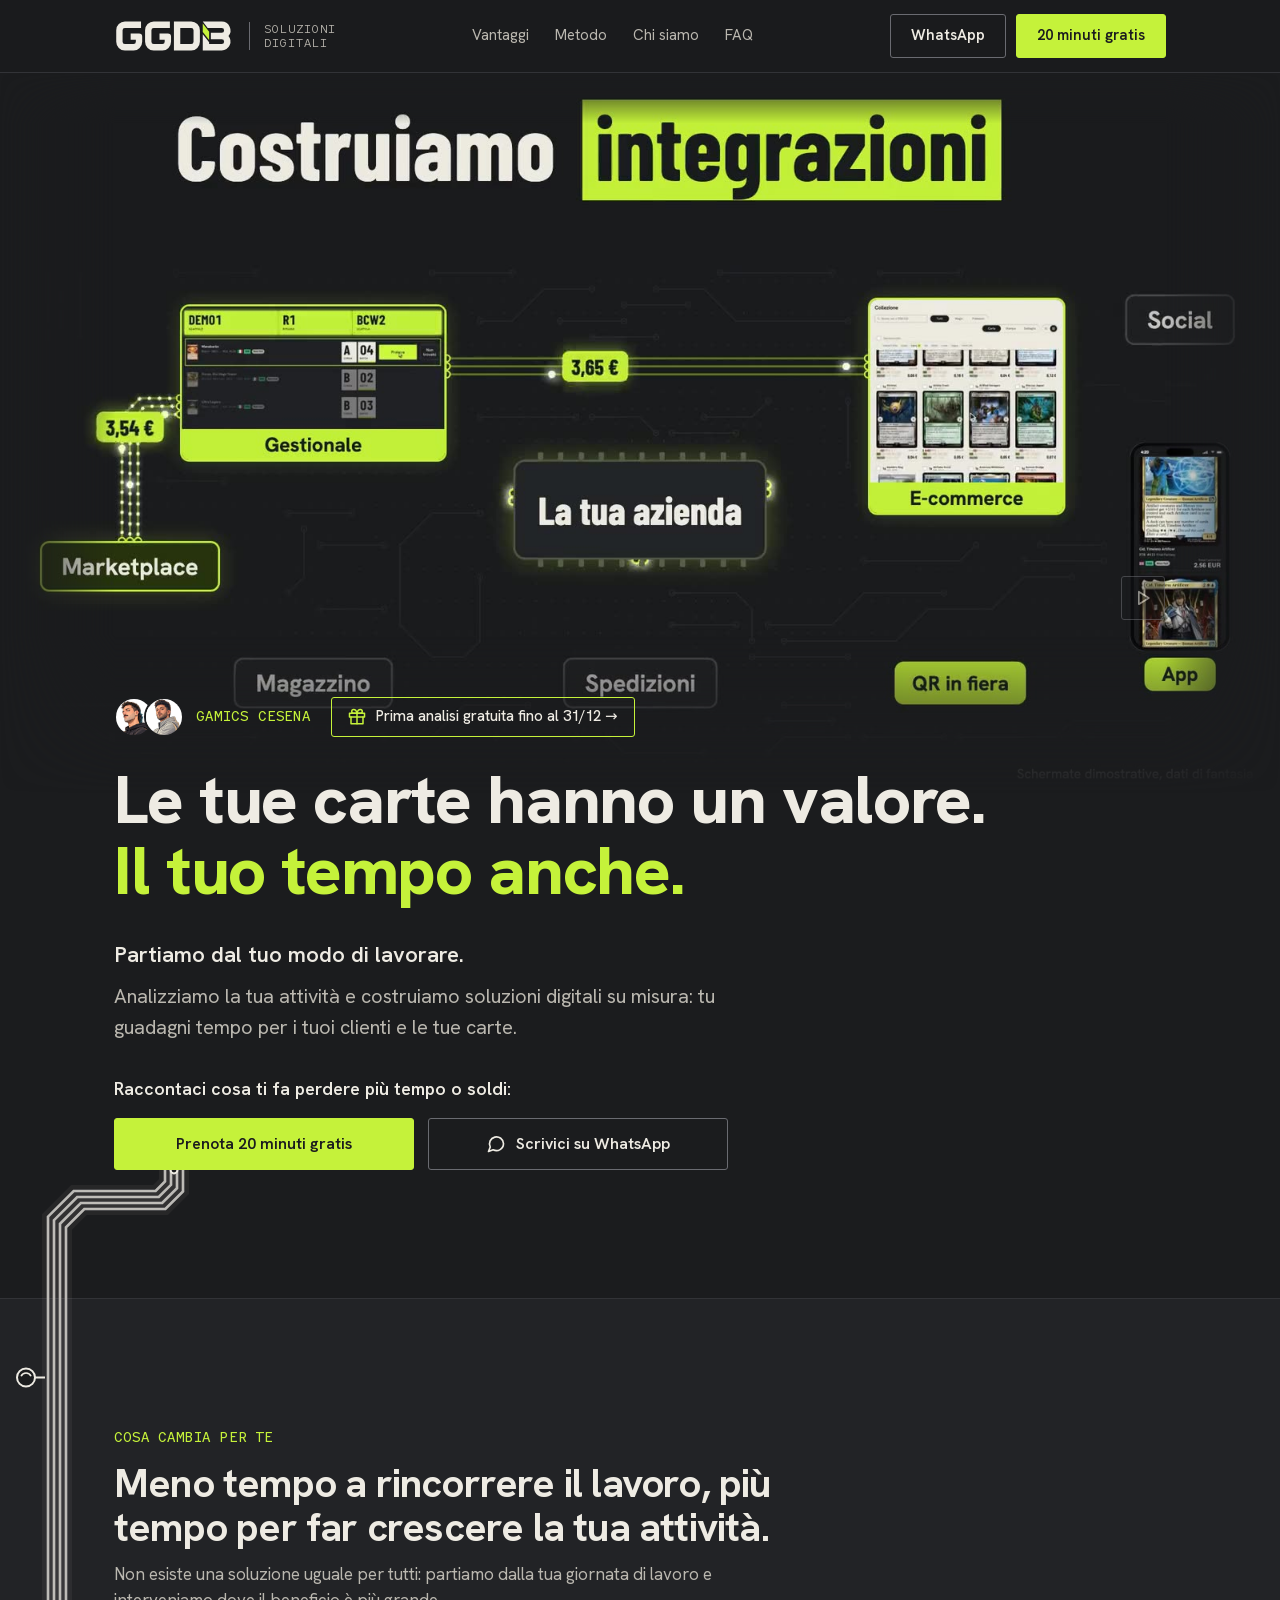
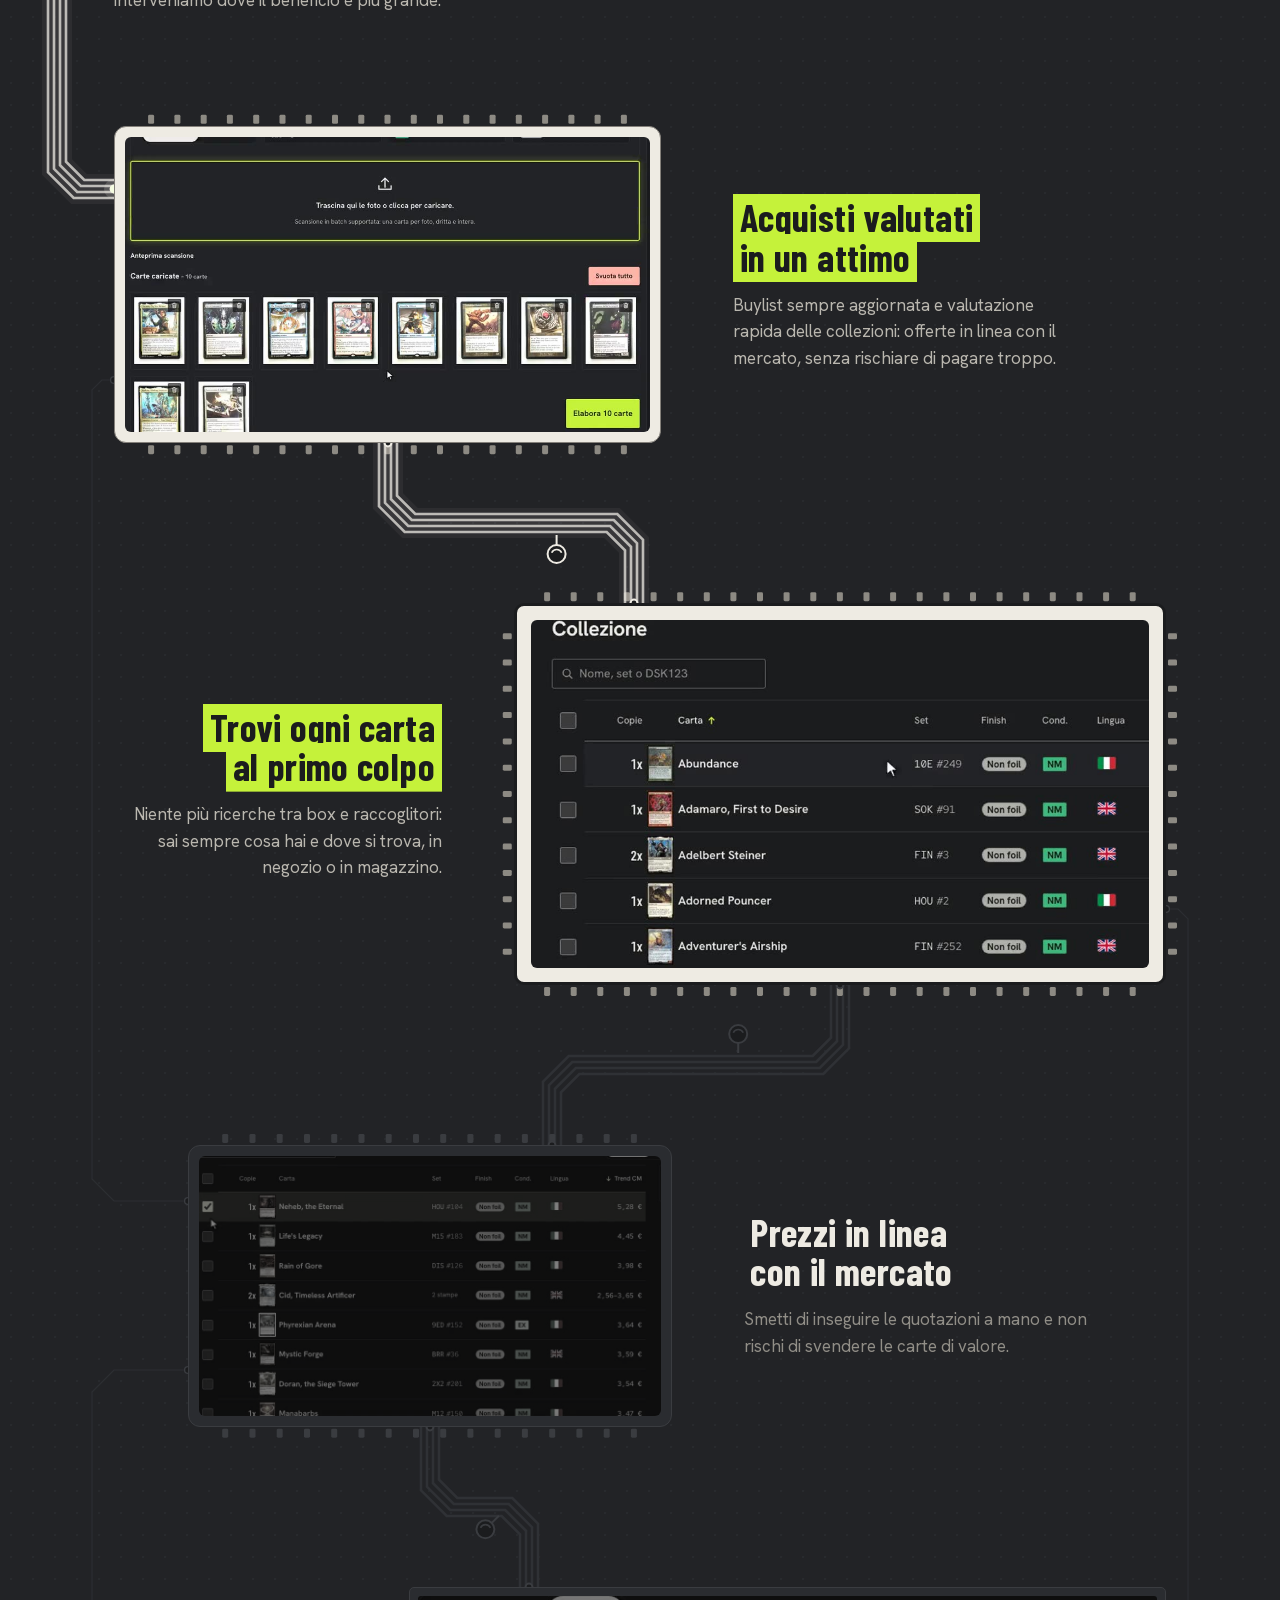
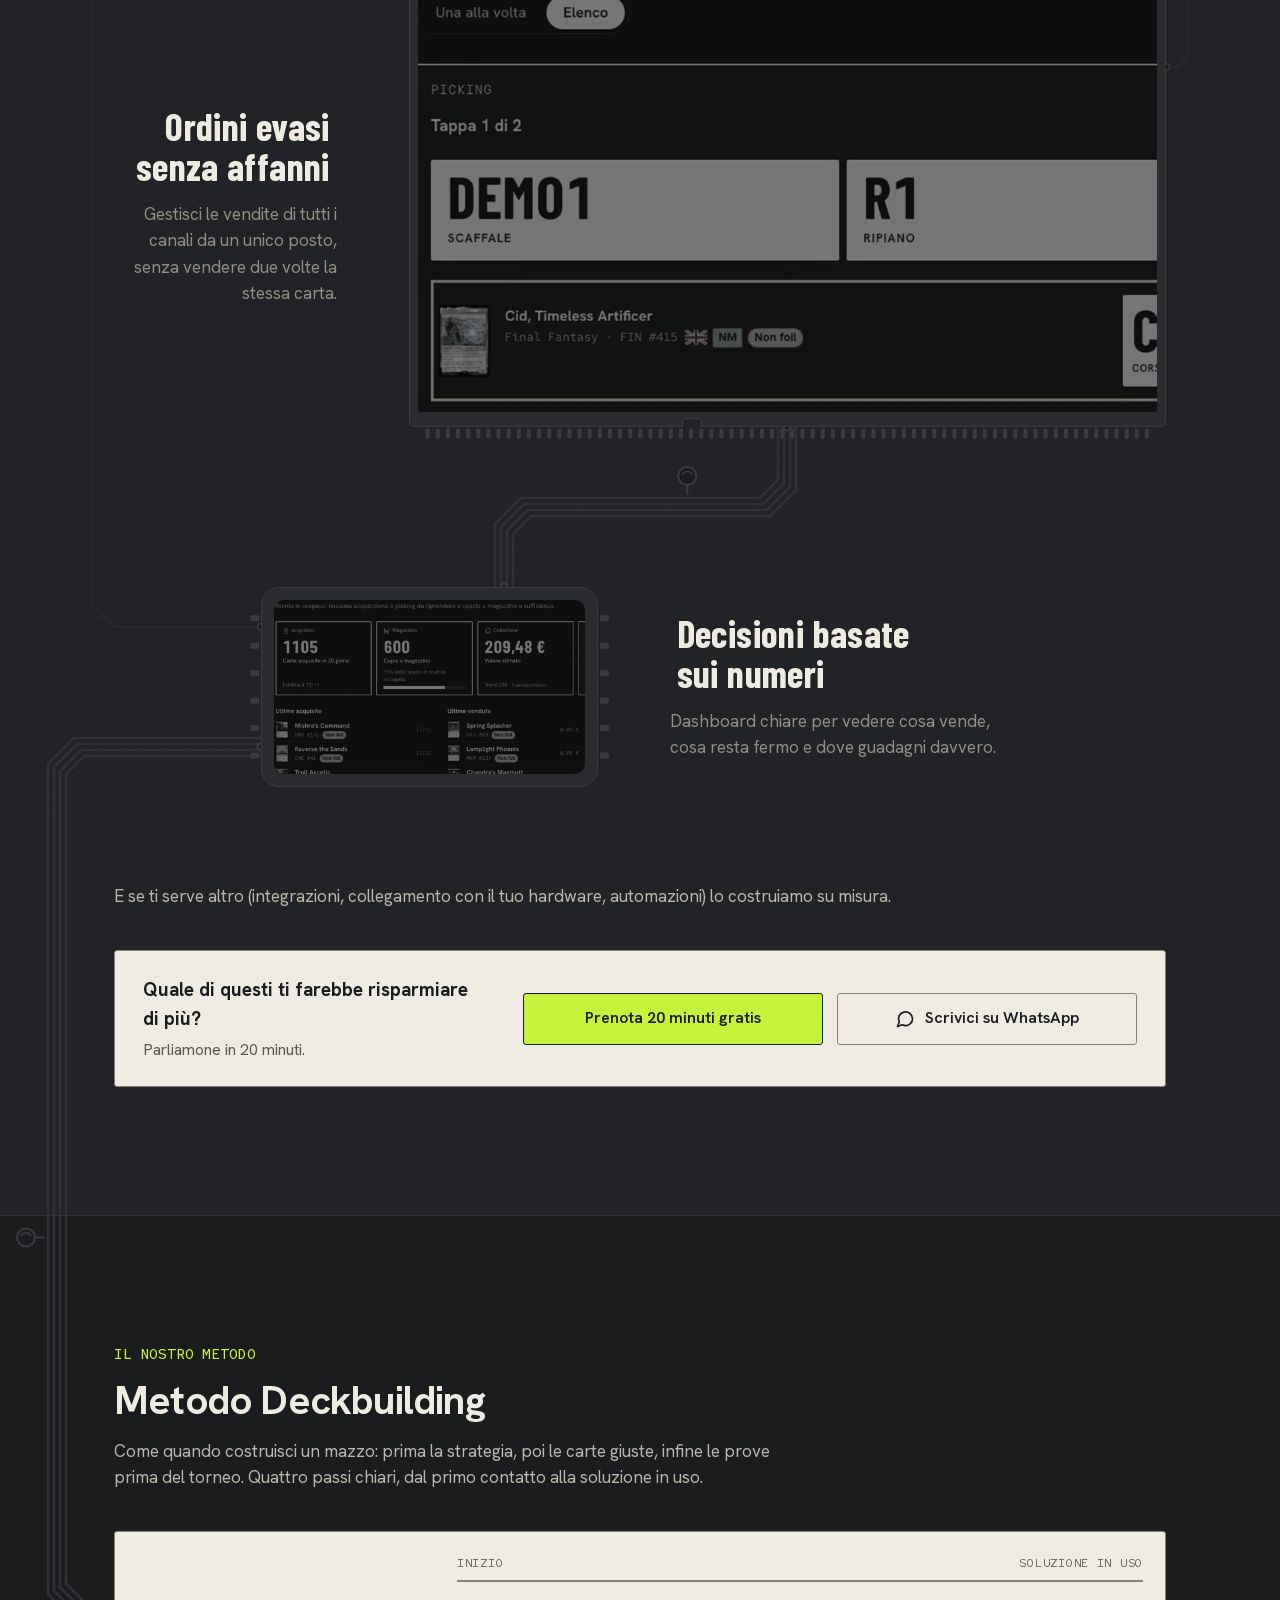
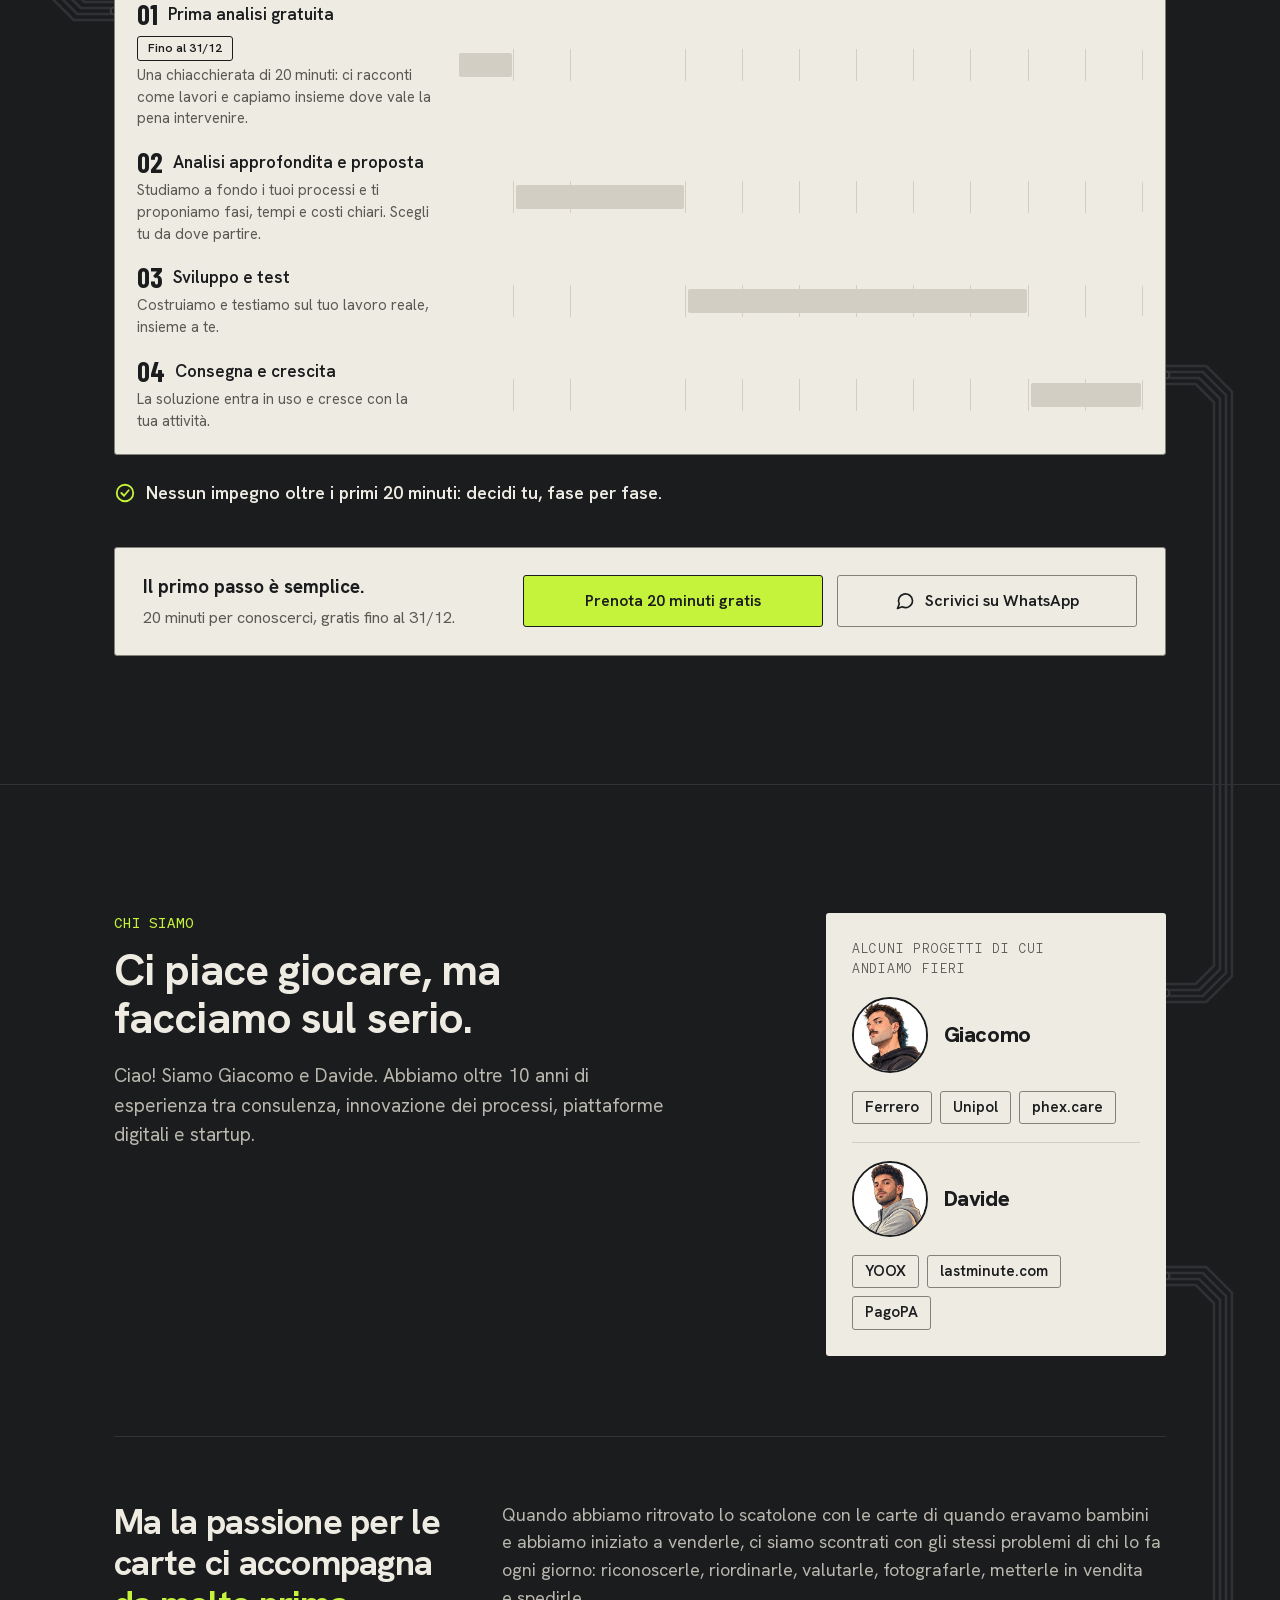
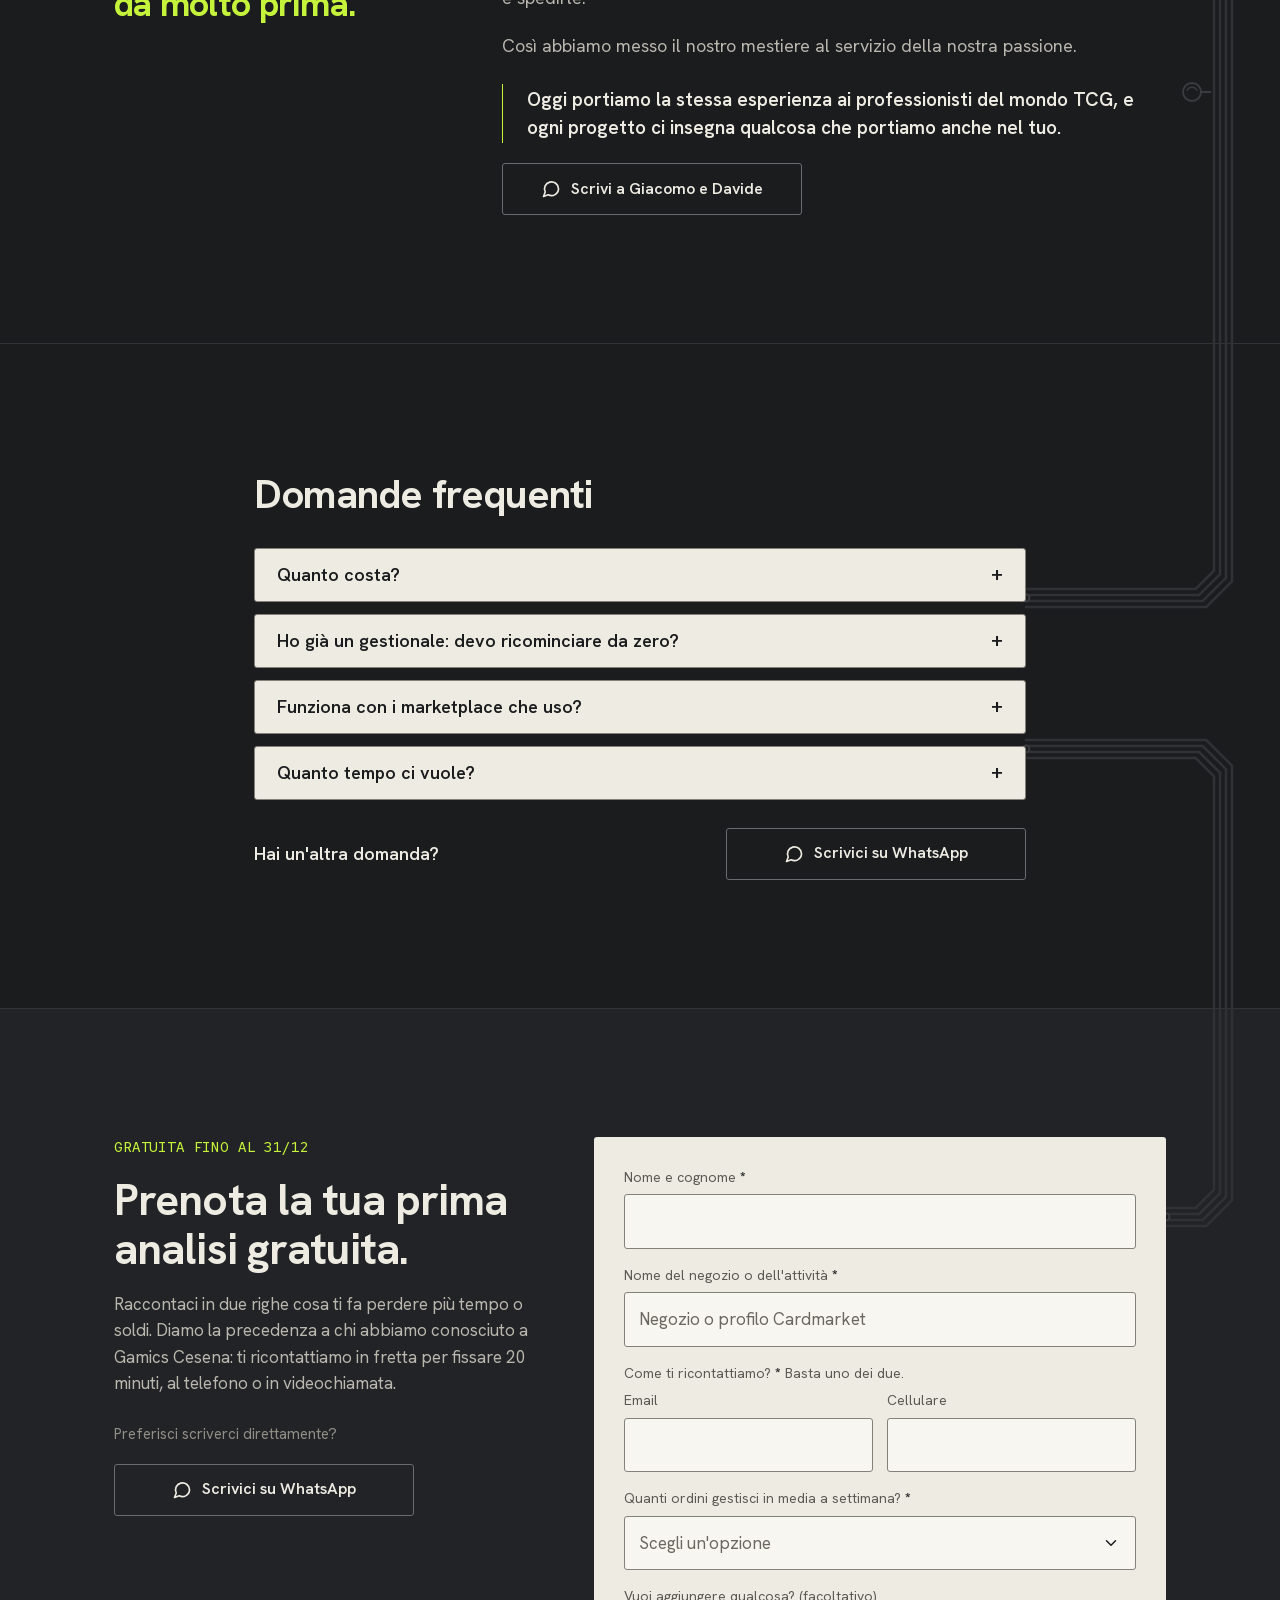
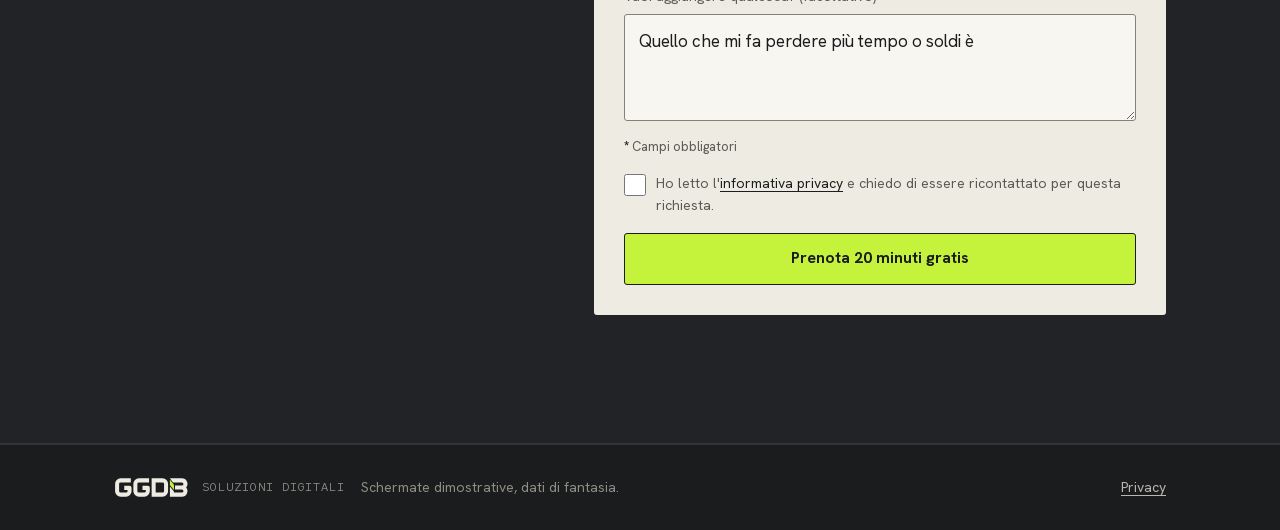
==== index.html @ f231910a "Landing Cesena: apertura col promo e scheda madre a chip - Apertura: promo ecosistema in loop (senza" ====
<!doctype html>
<html lang="it">
<head>
<meta charset="utf-8">
<meta name="viewport" content="width=device-width, initial-scale=1">
<title>GGDB – Soluzioni digitali per il mondo TCG</title>
<meta name="description" content="Le tue carte hanno un valore. Il tuo tempo anche. Prima analisi gratuita fino al 31/12.">
<meta property="og:type" content="website">
<meta property="og:url" content="https://borficchiadavide.github.io/landingGGDB/">
<meta property="og:title" content="GGDB – Soluzioni digitali per il mondo TCG">
<meta property="og:description" content="Le tue carte hanno un valore. Il tuo tempo anche. Software su misura per chi vende carte collezionabili.">
<meta property="og:image" content="https://borficchiadavide.github.io/landingGGDB/og-image.png">
<meta property="og:image:width" content="1200">
<meta property="og:image:height" content="630">
<meta property="og:locale" content="it_IT">
<meta name="twitter:card" content="summary_large_image">
<link rel="icon" href="data:image/svg+xml,%3Csvg xmlns='http://www.w3.org/2000/svg' viewBox='0 0 32 32'%3E%3Crect width='32' height='32' rx='6' fill='%231b1c1e'/%3E%3Cpath d='M9 6l7 9v11l-7-9z' fill='%23c5f23a'/%3E%3C/svg%3E">
<script>
try {
  var q = new URLSearchParams(location.search).get('notrack');
  if (q === '1') localStorage.setItem('umami.disabled', '1');
  if (q === '0') localStorage.removeItem('umami.disabled');
} catch (e) {}
</script>
<script defer src="https://cloud.umami.is/script.js" data-website-id="bbd655cf-6ce8-4dc6-accc-16206d7ab82c" data-domains="borficchiadavide.github.io,ggdb-tcg.github.io"></script>
<link rel="stylesheet" href="styles.css">
</head>
<body>

<!-- NAV (fissa) -->
<header class="nav">
<div class="nav-in">
<a class="brand" href="#top" aria-label="GGDB – torna all'inizio">
<svg class="logo" role="img" aria-label="GGDB" width="121" height="30" viewBox="0 -2 404 104"><g class="g"><path d="M86 11 H30 A19 19 0 0 0 11 30 V70 A19 19 0 0 0 30 89 H60 A19 19 0 0 0 79 70 V52 H50"></path><path d="M186 11 H130 A19 19 0 0 0 111 30 V70 A19 19 0 0 0 130 89 H160 A19 19 0 0 0 179 70 V52 H150"></path><path stroke-linejoin="miter" d="M211 11 V89 H260 A19 19 0 0 0 279 70 V30 A19 19 0 0 0 260 11 Z"></path></g><path class="d" d="M300 0 H365.5 A30.5 30.5 0 0 1 389 50 A30.5 30.5 0 0 1 365.5 100 H300 V44 L322 72 V78 H365.5 A8.5 8.5 0 0 0 365.5 61 H328 V39 H365.5 A8.5 8.5 0 0 0 365.5 22 H317 Z"></path><path class="m" d="M300 7 L322 35 V64 L300 36 Z"></path></svg>
<span class="payoff">Soluzioni<br>digitali</span>
</a>
<nav class="nav-links" aria-label="Sezioni">
<a href="#vantaggi">Vantaggi</a>
<a href="#metodo">Metodo</a>
<a href="#chi-siamo">Chi siamo</a>
<a href="#faq">FAQ</a>
</nav>
<div class="nav-cta">
<a class="btn btn-ghost nav-wa" href="https://wa.me/393336397137?text=Ciao%21%20Ho%20preso%20il%20vostro%20biglietto%20a%20Gamics%20Cesena%20e%20vorrei%20prenotare%20i%2020%20minuti%20gratuiti.%20Quello%20che%20mi%20fa%20perdere%20pi%C3%B9%20tempo%20o%20soldi%20%C3%A8%3A%20" target="_blank" rel="noopener">WhatsApp</a>
<a class="btn" href="#contatti">20 minuti gratis</a>
</div>
</div>
</header>

<main>
<!-- HERO -->
<section id="top" class="hero">
<!--
  Apertura: il promo ecosistema in loop, senza titolo né chiusura (già ripresi altrove nella pagina).
  Non è un componente del circuito: si fonde con la pagina (stesso carbone del fondo, bordi sfumati).
  Orizzontale su desktop, verticale su telefono (lo sceglie lo script). Con "riduci movimento" resta fermo.
-->
<figure class="reel hero-media">
<div class="hero-video"><video class="reel-video" src="media/hero.mp4" poster="media/hero.jpg" data-src-v="media/hero_v.mp4" data-poster-v="media/hero_v.jpg" width="1600" height="900" muted loop playsinline preload="none" controls aria-label="Video GGDB"></video></div>
<div class="reel-ctrl" hidden>
<button type="button" class="reel-btn" data-act="play" aria-label="Metti in pausa">
<svg class="i-pause" aria-hidden="true" width="20" height="20" viewBox="0 0 24 24" fill="none" stroke-width="2" stroke-linecap="round" stroke-linejoin="round"><path d="M9 5v14"></path><path d="M15 5v14"></path></svg>
<svg class="i-play" aria-hidden="true" width="20" height="20" viewBox="0 0 24 24" fill="none" stroke-width="2" stroke-linecap="round" stroke-linejoin="round"><path d="M7 4.5v15l12-7.5z"></path></svg>
</button>
</div>
</figure>
<div class="wrap hero-copy">
<div class="hero-top">
<div class="where">
<span class="faces" aria-hidden="true"><img src="giacomo.jpg" alt="" width="40" height="40"><img src="davide.jpg" alt="" width="40" height="40"></span>
<p class="eyebrow">Gamics Cesena</p>
</div>
<a class="pill" href="#contatti">
<svg aria-hidden="true" width="18" height="18" viewBox="0 0 24 24" fill="none" stroke-width="2" stroke-linecap="round" stroke-linejoin="round"><path d="M20 12v9H4v-9"></path><path d="M2 7h20v5H2z"></path><path d="M12 21V7"></path><path d="M12 7H7.5a2.5 2.5 0 0 1 0-5C11 2 12 7 12 7z"></path><path d="M12 7h4.5a2.5 2.5 0 0 0 0-5C13 2 12 7 12 7z"></path></svg>
Prima analisi gratuita fino al 31/12 →
</a>
</div>
<h1>Le tue carte hanno un valore. <span>Il tuo tempo anche.</span></h1>
<p class="big">Partiamo dal tuo modo di lavorare.</p>
<p class="sub">Analizziamo la tua attività e costruiamo soluzioni digitali su misura: tu guadagni tempo per i tuoi clienti e le tue carte.</p>
<p class="ask">Raccontaci cosa ti fa perdere più tempo o soldi:</p>
<div class="btn-row">
<a class="btn btn-lg" href="#contatti">Prenota 20 minuti gratis</a>
<a class="btn btn-lg btn-ghost" href="https://wa.me/393336397137?text=Ciao%21%20Ho%20preso%20il%20vostro%20biglietto%20a%20Gamics%20Cesena%20e%20vorrei%20prenotare%20i%2020%20minuti%20gratuiti.%20Quello%20che%20mi%20fa%20perdere%20pi%C3%B9%20tempo%20o%20soldi%20%C3%A8%3A%20" target="_blank" rel="noopener">
<svg aria-hidden="true" width="20" height="20" viewBox="0 0 24 24" fill="none" stroke="currentColor" stroke-width="2" stroke-linecap="round" stroke-linejoin="round"><path d="M21 11.5a8.4 8.4 0 0 1-12.4 7.4L3 21l2.1-5.4A8.4 8.4 0 1 1 21 11.5z"></path></svg>
Scrivici su WhatsApp</a>
</div>
</div>
</section>

<!-- VANTAGGI -->
<section id="vantaggi" class="band adv">
<div class="wrap pad">
<p class="eyebrow">Cosa cambia per te</p>
<h2 class="h2">Meno tempo a rincorrere il lavoro, più tempo per far crescere la tua attività.</h2>
<p class="lead">Non esiste una soluzione uguale per tutti: partiamo dalla tua giornata di lavoro e interveniamo dove il beneficio è più grande.</p>
<!--
  Scheda madre: i vantaggi sono chip collegati nell'ordine in cui una carta attraversa il negozio:
  acquisto -> posto in magazzino (il processore) -> prezzo -> ordine -> numeri.
  Ogni chip ha la forma della sua schermata reale (gestionale da desktop, quindi orizzontale);
  accanto al chip il titolo (in nero su fascia lime) e sotto la descrizione. Piste e fuoco: circuit.js.
-->
<div class="mb">

<article class="comp comp-a" data-shape="wide">
<div class="pkg"><div class="pkg-media"><video src="media/acquisti.mp4" poster="media/acquisti.jpg" width="960" height="540" muted loop playsinline preload="none" aria-hidden="true"></video></div></div>
<div class="comp-text">
<h3 class="comp-title"><span>Acquisti valutati in un attimo</span></h3>
<p class="comp-note">Buylist sempre aggiornata e valutazione rapida delle collezioni: offerte in linea con il mercato, senza rischiare di pagare troppo.</p>
</div>
</article>

<article class="comp comp-b" data-shape="cpu">
<div class="pkg"><div class="pkg-media"><video src="media/trovi.mp4" poster="media/trovi.jpg" width="960" height="540" muted loop playsinline preload="none" aria-hidden="true"></video></div></div>
<div class="comp-text">
<h3 class="comp-title"><span>Trovi ogni carta al primo colpo</span></h3>
<p class="comp-note">Niente più ricerche tra box e raccoglitori: sai sempre cosa hai e dove si trova, in negozio o in magazzino.</p>
</div>
</article>

<article class="comp comp-c" data-shape="wide">
<div class="pkg"><div class="pkg-media"><video src="media/prezzi.mp4" poster="media/prezzi.jpg" width="960" height="540" muted loop playsinline preload="none" aria-hidden="true"></video></div></div>
<div class="comp-text">
<h3 class="comp-title"><span>Prezzi in linea con il mercato</span></h3>
<p class="comp-note">Smetti di inseguire le quotazioni a mano e non rischi di svendere le carte di valore.</p>
</div>
</article>

<article class="comp comp-d" data-shape="ram">
<div class="pkg"><div class="pkg-media"><video src="media/ordini.mp4" poster="media/ordini.jpg" width="960" height="540" muted loop playsinline preload="none" aria-hidden="true"></video></div></div>
<div class="comp-text">
<h3 class="comp-title"><span>Ordini evasi senza affanni</span></h3>
<p class="comp-note">Gestisci le vendite di tutti i canali da un unico posto, senza vendere due volte la stessa carta.</p>
</div>
</article>

<article class="comp comp-e" data-shape="small">
<div class="pkg"><div class="pkg-media"><video src="media/numeri.mp4" poster="media/numeri.jpg" width="960" height="540" muted loop playsinline preload="none" aria-hidden="true"></video></div></div>
<div class="comp-text">
<h3 class="comp-title"><span>Decisioni basate sui numeri</span></h3>
<p class="comp-note">Dashboard chiare per vedere cosa vende, cosa resta fermo e dove guadagni davvero.</p>
</div>
</article>

</div>

<p class="more">E se ti serve altro (integrazioni, collegamento con il tuo hardware, automazioni) lo costruiamo su misura.</p>

<!-- CTA ripetuta -->
<div class="cta">
<div class="cta-txt">
<p class="t">Quale di questi ti farebbe risparmiare di più?</p>
<p class="s">Parliamone in 20 minuti.</p>
</div>
<div class="btn-row">
<a class="btn btn-lg" href="#contatti">Prenota 20 minuti gratis</a>
<a class="btn btn-lg btn-ghost" href="https://wa.me/393336397137?text=Ciao%21%20Ho%20preso%20il%20vostro%20biglietto%20a%20Gamics%20Cesena%20e%20vorrei%20prenotare%20i%2020%20minuti%20gratuiti.%20Quello%20che%20mi%20fa%20perdere%20pi%C3%B9%20tempo%20o%20soldi%20%C3%A8%3A%20" target="_blank" rel="noopener">
<svg aria-hidden="true" width="20" height="20" viewBox="0 0 24 24" fill="none" stroke="currentColor" stroke-width="2" stroke-linecap="round" stroke-linejoin="round"><path d="M21 11.5a8.4 8.4 0 0 1-12.4 7.4L3 21l2.1-5.4A8.4 8.4 0 1 1 21 11.5z"></path></svg>
Scrivici su WhatsApp</a>
</div>
</div>
</div>
</section>

<!-- METODO -->
<section id="metodo" class="method">
<div class="wrap pad">
<p class="eyebrow">Il nostro metodo</p>
<h2 class="h2">Metodo Deckbuilding</h2>
<p class="lead">Come quando costruisci un mazzo: prima la strategia, poi le carte giuste, infine le prove prima del torneo. Quattro passi chiari, dal primo contatto alla soluzione in uso.</p>

<div class="gantt">
<div class="g-rows">

<div class="g-row g-head">
<div class="g-label"></div>
<div class="g-axis"><span>Inizio</span><span>Soluzione in uso</span></div>
</div>

<div class="g-row">
<div class="g-label">
<div class="g-title"><span class="g-n">01</span><span class="g-name">Prima analisi gratuita</span><span class="g-tag">Fino al 31/12</span></div>
<p>Una chiacchierata di 20 minuti: ci racconti come lavori e capiamo insieme dove vale la pena intervenire.</p>
</div>
<div class="g-track"><i style="grid-column: 1 / span 1"></i></div>
</div>

<div class="g-row">
<div class="g-label">
<div class="g-title"><span class="g-n">02</span><span class="g-name">Analisi approfondita e proposta</span></div>
<p>Studiamo a fondo i tuoi processi e ti proponiamo fasi, tempi e costi chiari. Scegli tu da dove partire.</p>
</div>
<div class="g-track"><i style="grid-column: 2 / span 3"></i></div>
</div>

<div class="g-row">
<div class="g-label">
<div class="g-title"><span class="g-n">03</span><span class="g-name">Sviluppo e test</span></div>
<p>Costruiamo e testiamo sul tuo lavoro reale, insieme a te.</p>
</div>
<div class="g-track"><i style="grid-column: 5 / span 6"></i></div>
</div>

<div class="g-row">
<div class="g-label">
<div class="g-title"><span class="g-n">04</span><span class="g-name">Consegna e crescita</span></div>
<p>La soluzione entra in uso e cresce con la tua attività.</p>
</div>
<div class="g-track"><i style="grid-column: 11 / span 2"></i></div>
</div>

</div>
</div>
<p class="check">
<svg aria-hidden="true" width="22" height="22" viewBox="0 0 24 24" fill="none" stroke-width="2" stroke-linecap="round" stroke-linejoin="round"><circle cx="12" cy="12" r="9"></circle><path d="M8 12l3 3 5-6"></path></svg>
Nessun impegno oltre i primi 20 minuti: decidi tu, fase per fase.</p>

<!-- CTA ripetuta -->
<div class="cta on-surface">
<div class="cta-txt">
<p class="t">Il primo passo è semplice.</p>
<p class="s">20 minuti per conoscerci, gratis fino al 31/12.</p>
</div>
<div class="btn-row">
<a class="btn btn-lg" href="#contatti">Prenota 20 minuti gratis</a>
<a class="btn btn-lg btn-ghost" href="https://wa.me/393336397137?text=Ciao%21%20Ho%20preso%20il%20vostro%20biglietto%20a%20Gamics%20Cesena%20e%20vorrei%20prenotare%20i%2020%20minuti%20gratuiti.%20Quello%20che%20mi%20fa%20perdere%20pi%C3%B9%20tempo%20o%20soldi%20%C3%A8%3A%20" target="_blank" rel="noopener">
<svg aria-hidden="true" width="20" height="20" viewBox="0 0 24 24" fill="none" stroke="currentColor" stroke-width="2" stroke-linecap="round" stroke-linejoin="round"><path d="M21 11.5a8.4 8.4 0 0 1-12.4 7.4L3 21l2.1-5.4A8.4 8.4 0 1 1 21 11.5z"></path></svg>
Scrivici su WhatsApp</a>
</div>
</div>
</div>
</section>

<!-- CHI SIAMO -->
<section id="chi-siamo" class="rule">
<div class="wrap pad">

<div class="about">
<div class="about-text">
<p class="eyebrow">Chi siamo</p>
<h2 class="h2">Ci piace giocare, ma facciamo sul serio.</h2>
<p>Ciao! Siamo Giacomo e Davide. Abbiamo oltre 10 anni di esperienza tra consulenza, innovazione dei processi, piattaforme digitali e startup.</p>
</div>

<div class="sheet people">
<p class="people-title">Alcuni progetti di cui andiamo fieri</p>
<div class="person"><img src="giacomo.jpg" alt="Giacomo" width="76" height="76"><span>Giacomo</span></div>
<div class="chips"><span class="chip">Ferrero</span><span class="chip">Unipol</span><span class="chip">phex.care</span></div>
<div class="hr"></div>
<div class="person"><img src="davide.jpg" alt="Davide" width="76" height="76"><span>Davide</span></div>
<div class="chips"><span class="chip">YOOX</span><span class="chip">lastminute.com</span><span class="chip">PagoPA</span></div>
</div>
</div>

<div class="sep"></div>

<div class="story">
<h3>Ma la passione per le carte ci accompagna <span>da molto prima.</span></h3>
<div class="story-body">
<p>Quando abbiamo ritrovato lo scatolone con le carte di quando eravamo bambini e abbiamo iniziato a venderle, ci siamo scontrati con gli stessi problemi di chi lo fa ogni giorno: riconoscerle, riordinarle, valutarle, fotografarle, metterle in vendita e spedirle.</p>
<p>Così abbiamo messo il nostro mestiere al servizio della nostra passione.</p>
<blockquote>Oggi portiamo la stessa esperienza ai professionisti del mondo TCG, e ogni progetto ci insegna qualcosa che portiamo anche nel tuo.</blockquote>
<div>
<a class="btn btn-lg btn-ghost" href="https://wa.me/393336397137?text=Ciao%21%20Ho%20preso%20il%20vostro%20biglietto%20a%20Gamics%20Cesena%20e%20vorrei%20prenotare%20i%2020%20minuti%20gratuiti.%20Quello%20che%20mi%20fa%20perdere%20pi%C3%B9%20tempo%20o%20soldi%20%C3%A8%3A%20" target="_blank" rel="noopener">
<svg aria-hidden="true" width="20" height="20" viewBox="0 0 24 24" fill="none" stroke="currentColor" stroke-width="2" stroke-linecap="round" stroke-linejoin="round"><path d="M21 11.5a8.4 8.4 0 0 1-12.4 7.4L3 21l2.1-5.4A8.4 8.4 0 1 1 21 11.5z"></path></svg>
Scrivi a Giacomo e Davide</a>
</div>
</div>
</div>

</div>
</section>

<!-- FAQ -->
<section id="faq" class="rule">
<div class="faq">
<h2 class="h2">Domande frequenti</h2>
<div class="faq-list">
<details>
<summary>Quanto costa?</summary>
<p>Per iniziare, niente: la prima analisi parte da una chiacchierata di 20 minuti, al telefono o in videochiamata, gratuita fino al 31/12. Se c'è margine per migliorare, approfondiamo e ti prepariamo una proposta chiara, con fasi, tempi e costi per ciascuna: scegli tu da dove partire.</p>
</details>
<details>
<summary>Ho già un gestionale: devo ricominciare da zero?</summary>
<p>No. Partiamo da quello che hai già: il software che usi, i tuoi file, i tuoi dati. Spesso conviene collegare e completare ciò che funziona, invece di sostituirlo.</p>
</details>
<details>
<summary>Funziona con i marketplace che uso?</summary>
<p>Conosciamo e lavoriamo sui principali marketplace, come Cardmarket, CardTrader, eBay e Vinted, e con il tuo e-commerce. Per ognuno valutiamo insieme il modo migliore di collegarlo alla tua attività.</p>
</details>
<details>
<summary>Quanto tempo ci vuole?</summary>
<p>Il primo passo è veloce: ci sentiamo e ti mandiamo la proposta in pochi giorni. I tempi di sviluppo dipendono da cosa scegli di fare e li trovi, fase per fase, nella proposta.</p>
</details>
</div>
<div class="faq-more">
<p>Hai un'altra domanda?</p>
<a class="btn btn-lg btn-ghost" href="https://wa.me/393336397137?text=Ciao%21%20Ho%20letto%20la%20vostra%20pagina%20e%20ho%20una%20domanda%3A%20" target="_blank" rel="noopener">
<svg aria-hidden="true" width="20" height="20" viewBox="0 0 24 24" fill="none" stroke="currentColor" stroke-width="2" stroke-linecap="round" stroke-linejoin="round"><path d="M21 11.5a8.4 8.4 0 0 1-12.4 7.4L3 21l2.1-5.4A8.4 8.4 0 1 1 21 11.5z"></path></svg>
Scrivici su WhatsApp</a>
</div>
</div>
</section>

<!-- CONTATTI / FORM -->
<section id="contatti" class="band">
<div class="wrap contact">
<div class="contact-txt">
<p class="eyebrow">Gratuita fino al 31/12</p>
<h2>Prenota la tua prima analisi gratuita.</h2>
<p>Raccontaci in due righe cosa ti fa perdere più tempo o soldi. Diamo la precedenza a chi abbiamo conosciuto a Gamics Cesena: ti ricontattiamo in fretta per fissare 20 minuti, al telefono o in videochiamata.</p>
<p class="alt">Preferisci scriverci direttamente?</p>
<div class="btn-row">
<a class="btn btn-lg btn-ghost" href="https://wa.me/393336397137?text=Ciao%21%20Ho%20preso%20il%20vostro%20biglietto%20a%20Gamics%20Cesena%20e%20vorrei%20prenotare%20i%2020%20minuti%20gratuiti.%20Quello%20che%20mi%20fa%20perdere%20pi%C3%B9%20tempo%20o%20soldi%20%C3%A8%3A%20" target="_blank" rel="noopener">
<svg aria-hidden="true" width="20" height="20" viewBox="0 0 24 24" fill="none" stroke="currentColor" stroke-width="2" stroke-linecap="round" stroke-linejoin="round"><path d="M21 11.5a8.4 8.4 0 0 1-12.4 7.4L3 21l2.1-5.4A8.4 8.4 0 1 1 21 11.5z"></path></svg>
Scrivici su WhatsApp</a></div>
</div>

<form class="sheet" action="https://api.web3forms.com/submit" method="POST">
<input type="hidden" name="access_key" value="c37c6102-7838-48f9-a68e-770cd5c8535b">
<input type="hidden" name="subject" value="Nuova richiesta di prima analisi gratuita – Landing GGDB (Cesena)">
<input type="hidden" name="from_name" value="Landing GGDB Cesena">
<input type="hidden" name="redirect" value="https://borficchiadavide.github.io/landingGGDB/grazie.html">
<input type="checkbox" name="botcheck" style="display: none" tabindex="-1" autocomplete="off" aria-hidden="true">
<div class="field">
<label for="f-nome">Nome e cognome <span class="req" aria-hidden="true">*</span></label>
<input id="f-nome" name="Nome e cognome" type="text" required autocomplete="name">
</div>
<div class="field">
<label for="f-negozio">Nome del negozio o dell'attività <span class="req" aria-hidden="true">*</span></label>
<input id="f-negozio" name="Negozio o attività" type="text" required autocomplete="organization" placeholder="Negozio o profilo Cardmarket">
</div>
<fieldset>
<legend>Come ti ricontattiamo? <span class="req" aria-hidden="true">*</span> <span class="opt">Basta uno dei due.</span></legend>
<div class="two">
<div class="field">
<label for="f-email">Email</label>
<input id="f-email" name="email" type="email" autocomplete="email">
</div>
<div class="field">
<label for="f-cell">Cellulare</label>
<input id="f-cell" name="Cellulare" type="tel" inputmode="tel" autocomplete="tel">
</div>
</div>
</fieldset>
<div class="field">
<label for="f-ordini">Quanti ordini gestisci in media a settimana? <span class="req" aria-hidden="true">*</span></label>
<div class="select">
<select id="f-ordini" name="Ordini a settimana" required>
<option value="" disabled selected>Scegli un'opzione</option>
<option>0–100</option>
<option>101–250</option>
<option>251–500</option>
<option>501+</option>
</select>
<svg aria-hidden="true" width="18" height="18" viewBox="0 0 24 24" fill="none" stroke-width="2" stroke-linecap="round" stroke-linejoin="round"><path d="M6 9l6 6 6-6"></path></svg>
</div>
</div>
<div class="field">
<label for="f-altro">Vuoi aggiungere qualcosa? <span class="opt">(facoltativo)</span></label>
<textarea id="f-altro" name="Altro" rows="3">Quello che mi fa perdere più tempo o soldi è </textarea>
</div>
<p class="note"><span class="req">*</span> Campi obbligatori</p>
<div class="consent">
<input id="f-privacy" name="Presa visione informativa privacy" value="Sì" type="checkbox" required>
<label for="f-privacy">Ho letto l'<a href="privacy.html" target="_blank">informativa privacy</a> e chiedo di essere ricontattato per questa richiesta.</label>
</div>
<button type="submit">Prenota 20 minuti gratis</button>
</form>
</div>
</section>
</main>

<!-- FOOTER -->
<footer>
<div class="foot">
<span class="tag"><svg class="logo" role="img" aria-label="GGDB" width="76" height="19" viewBox="0 -2 404 104"><g class="g"><path d="M86 11 H30 A19 19 0 0 0 11 30 V70 A19 19 0 0 0 30 89 H60 A19 19 0 0 0 79 70 V52 H50"></path><path d="M186 11 H130 A19 19 0 0 0 111 30 V70 A19 19 0 0 0 130 89 H160 A19 19 0 0 0 179 70 V52 H150"></path><path stroke-linejoin="miter" d="M211 11 V89 H260 A19 19 0 0 0 279 70 V30 A19 19 0 0 0 260 11 Z"></path></g><path class="d" d="M300 0 H365.5 A30.5 30.5 0 0 1 389 50 A30.5 30.5 0 0 1 365.5 100 H300 V44 L322 72 V78 H365.5 A8.5 8.5 0 0 0 365.5 61 H328 V39 H365.5 A8.5 8.5 0 0 0 365.5 22 H317 Z"></path><path class="m" d="M300 7 L322 35 V64 L300 36 Z"></path></svg>Soluzioni digitali</span>
<span class="demo-note">Schermate dimostrative, dati di fantasia.</span>
<a href="privacy.html">Privacy</a>
</div>
</footer>

<!-- Barra in basso, solo su telefono: compare quando i pulsanti dell'hero escono dallo schermo e sparisce sul modulo. -->
<div class="dock" inert>
<a class="btn" href="#contatti">Prenota 20 minuti gratis</a>
<a class="btn btn-ghost dock-wa" href="https://wa.me/393336397137?text=Ciao%21%20Ho%20preso%20il%20vostro%20biglietto%20a%20Gamics%20Cesena%20e%20vorrei%20prenotare%20i%2020%20minuti%20gratuiti.%20Quello%20che%20mi%20fa%20perdere%20pi%C3%B9%20tempo%20o%20soldi%20%C3%A8%3A%20" target="_blank" rel="noopener" aria-label="Scrivici su WhatsApp">
<svg aria-hidden="true" width="22" height="22" viewBox="0 0 24 24" fill="none" stroke="currentColor" stroke-width="2" stroke-linecap="round" stroke-linejoin="round"><path d="M21 11.5a8.4 8.4 0 0 1-12.4 7.4L3 21l2.1-5.4A8.4 8.4 0 1 1 21 11.5z"></path></svg></a>
</div>

<script>
(function () {
  // Analytics calls must never break the page: if Umami is blocked or not loaded yet, they do nothing.
  function track(name, data) {
    try { if (window.umami && window.umami.track) return Promise.resolve(window.umami.track(name, data)); } catch (e) {}
    return Promise.resolve();
  }
  var SEZIONI = {top: 'hero', vantaggi: 'vantaggi', metodo: 'metodo', 'chi-siamo': 'chi siamo', faq: 'faq', contatti: 'contatti'};
  function posizione(el) {
    if (el.closest('header')) return 'header';
    if (el.closest('.dock')) return 'barra in basso';
    var s = el.closest('section[id]');
    return s ? (SEZIONI[s.id] || s.id) : 'footer';
  }
  // Button clicks, labelled by where on the page they were tapped.
  document.addEventListener('click', function (e) {
    var a = e.target.closest('a');
    if (!a) return;
    var href = a.getAttribute('href') || '';
    if (a.classList.contains('pill')) track('Clic pillola promo');
    else if (href.indexOf('wa.me') > -1) track('Clic WhatsApp', {posizione: posizione(a)});
    else if (href === '#contatti') track('Clic Prenota 20 minuti', {posizione: posizione(a)});
    else if (href.indexOf('privacy') > -1) track('Clic privacy', {posizione: posizione(a)});
  });
  // Which FAQ get opened.
  document.querySelectorAll('#faq details').forEach(function (d) {
    d.addEventListener('toggle', function () {
      if (d.open) track('FAQ aperta', {domanda: d.querySelector('summary').textContent.trim()});
    });
  });
  // How far people scroll: each section counted once per visit.
  // A low threshold, because on phones some sections are taller than the screen.
  if ('IntersectionObserver' in window) {
    var visto = {};
    var io = new IntersectionObserver(function (entries) {
      entries.forEach(function (en) {
        if (!en.isIntersecting || visto[en.target.id]) return;
        visto[en.target.id] = true;
        track('Sezione vista', {sezione: SEZIONI[en.target.id] || en.target.id});
        io.unobserve(en.target);
      });
    }, {threshold: 0.1});
    document.querySelectorAll('section[id]').forEach(function (s) { if (s.id !== 'top') io.observe(s); });
  }

  var fermo = !!(window.matchMedia && window.matchMedia('(prefers-reduced-motion: reduce)').matches);
  function avvia(v) { var p = v.play(); if (p && p.catch) p.catch(function () {}); }

  // Apertura: il promo in loop, muto. Su telefono la versione verticale.
  // Parte solo se è in vista e se il visitatore non ha chiesto meno movimento.
  var reel = document.querySelector('.reel');
  if (reel) {
    var rv = reel.querySelector('video');
    var ctrl = reel.querySelector('.reel-ctrl');
    var bSuono = ctrl.querySelector('[data-act="sound"]');
    var bPlay = ctrl.querySelector('[data-act="play"]');
    var vuoleVederlo = !fermo;
    if (rv.getAttribute('data-src-v') && window.matchMedia && window.matchMedia('(max-width: 700px)').matches) {
      rv.poster = rv.getAttribute('data-poster-v');
      rv.src = rv.getAttribute('data-src-v');
      rv.width = 720; rv.height = 1280;
    }
    rv.preload = 'auto';
    rv.removeAttribute('controls');
    ctrl.hidden = false;
    var stato = function () {
      var va = !rv.paused;
      reel.classList.toggle('is-playing', va);
      bPlay.setAttribute('aria-label', va ? 'Metti in pausa' : 'Riproduci');
    };
    rv.addEventListener('play', stato);
    rv.addEventListener('pause', stato);
    var alterna = function () { vuoleVederlo = rv.paused; if (vuoleVederlo) avvia(rv); else rv.pause(); };
    bPlay.addEventListener('click', alterna);
    rv.addEventListener('click', alterna);
    if (bSuono) bSuono.addEventListener('click', function () {
      rv.muted = !rv.muted;
      bSuono.setAttribute('aria-pressed', String(!rv.muted));
      bSuono.setAttribute('aria-label', rv.muted ? "Attiva l'audio" : "Disattiva l'audio");
      reel.classList.toggle('is-sound', !rv.muted);
      if (!rv.muted) {
        track('Video promo audio');
        if (rv.paused) { vuoleVederlo = true; avvia(rv); }
      }
    });
    if ('IntersectionObserver' in window) {
      new IntersectionObserver(function (entries) {
        entries.forEach(function (en) { if (en.isIntersecting) { if (vuoleVederlo) avvia(rv); } else rv.pause(); });
      }, {threshold: 0.35}).observe(rv);
    } else if (vuoleVederlo) avvia(rv);
    stato();
  }

  // Chip della scheda madre: un tocco ferma o riavvia la clip.
  // Quale clip va lo decide il fuoco di circuit.js (solo il chip al centro dello schermo);
  // se il circuito non è attivo, ogni clip parte quando il suo chip è in vista.
  var scheda = document.querySelector('.mb');
  if (scheda) {
    var viste = {};
    var clip = [].slice.call(scheda.querySelectorAll('video'));
    clip.forEach(function (v, i) {
      var comp = v.closest('.comp');
      if (fermo) v.setAttribute('data-fermo', '1');
      v.addEventListener('play', function () {
        if (!viste[i]) { viste[i] = true; track('Clip vista', {clip: comp.querySelector('h3').textContent}); }
      });
      comp.querySelector('.pkg-media').addEventListener('click', function () {
        if (v.paused) { v.removeAttribute('data-fermo'); avvia(v); }
        else { v.setAttribute('data-fermo', '1'); v.pause(); }
      });
    });
    if ('IntersectionObserver' in window) {
      var ioClip = new IntersectionObserver(function (entries) {
        if (document.documentElement.classList.contains('js-circuit')) return;
        entries.forEach(function (en) {
          var v = en.target;
          if (en.isIntersecting) { if (!v.hasAttribute('data-fermo')) avvia(v); }
          else v.pause();
        });
      }, {threshold: 0.6});
      clip.forEach(function (v) { ioClip.observe(v); });
    }
  }

  // Barra in basso (solo telefono, vedi CSS): visibile quando i pulsanti dell'hero sono usciti e il modulo non è in vista.
  var dock = document.querySelector('.dock');
  var heroBtn = document.querySelector('.hero .btn-row');
  var contatti = document.getElementById('contatti');
  if (dock && heroBtn && contatti && 'IntersectionObserver' in window) {
    var heroInVista = true, moduloInVista = false;
    var aggiornaDock = function () {
      var on = !heroInVista && !moduloInVista;
      dock.classList.toggle('is-on', on);
      if (on) dock.removeAttribute('inert'); else dock.setAttribute('inert', '');
    };
    new IntersectionObserver(function (en) { heroInVista = en[0].isIntersecting; aggiornaDock(); }).observe(heroBtn);
    new IntersectionObserver(function (en) { moduloInVista = en[0].isIntersecting; aggiornaDock(); }).observe(contatti);
  }

  var form = document.querySelector('form[action*="web3forms"]');
  if (!form) return;
  var email = document.getElementById('f-email');
  var cell = document.getElementById('f-cell');
  var altro = document.getElementById('f-altro');
  var PREFILL = altro ? altro.defaultValue : '';
  var CAMPI = {'f-nome': 'nome', 'f-negozio': 'negozio', 'f-email': 'email', 'f-cell': 'cellulare', 'f-ordini': 'ordini', 'f-altro': 'campo libero', 'f-privacy': 'privacy'};
  var iniziato = false, inviato = false, inviando = false, ultimoCampo = '', compilati = {}, erroreSegnalato = false;
  // Form started = first field touched; the last field touched tells where people stop.
  form.addEventListener('focusin', function (e) {
    var nome = CAMPI[e.target.id];
    if (!nome) return;
    ultimoCampo = nome;
    if (!iniziato) { iniziato = true; track('Form iniziato'); }
  });
  form.addEventListener('change', function (e) {
    var nome = CAMPI[e.target.id];
    if (!nome || compilati[nome]) return;
    var pieno = e.target.type === 'checkbox' ? e.target.checked : String(e.target.value).trim() !== '';
    if (pieno) { compilati[nome] = true; track('Form campo compilato', {campo: nome}); }
  });
  // Native "required" failures: report the first missing field once per attempt.
  form.addEventListener('invalid', function (e) {
    if (erroreSegnalato) return;
    erroreSegnalato = true;
    track('Form errore', {campo: CAMPI[e.target.id] || e.target.name});
    // All "invalid" events of one attempt fire in the same tick: reset right after it.
    setTimeout(function () { erroreSegnalato = false; }, 0);
  }, true);
  // Controllo in un solo passaggio, con messaggi in italiano sotto ogni campo (al posto dei fumetti del browser).
  // Senza JavaScript resta la validazione nativa, perché novalidate lo mette lo script.
  form.noValidate = true;
  var ordiniEl = document.getElementById('f-ordini');
  var privacyEl = document.getElementById('f-privacy');
  var tentato = false;
  var msgEl = {};
  function dove(chiave) {
    if (chiave === 'contatto') return form.querySelector('.two');
    if (chiave === 'f-ordini') return ordiniEl.closest('.select');
    if (chiave === 'f-privacy') return privacyEl.closest('.consent');
    return document.getElementById(chiave);
  }
  function segna(chiave, tutti, marcati, testo) {
    var p = msgEl[chiave];
    if (!p) {
      p = document.createElement('p');
      p.className = 'err';
      p.id = 'err-' + chiave;
      p.setAttribute('aria-live', 'polite');
      dove(chiave).insertAdjacentElement('afterend', p);
      msgEl[chiave] = p;
    }
    p.textContent = testo;
    p.hidden = !testo;
    tutti.forEach(function (c) {
      if (testo && marcati.indexOf(c) > -1) { c.setAttribute('aria-invalid', 'true'); c.setAttribute('aria-describedby', p.id); }
      else { c.removeAttribute('aria-invalid'); c.removeAttribute('aria-describedby'); }
    });
  }
  function controlla() {
    var errori = [];
    function regola(chiave, tutti, marcati, testo) {
      segna(chiave, tutti, marcati, testo);
      if (testo) errori.push({chiave: chiave, campo: marcati[0]});
    }
    var nome = document.getElementById('f-nome');
    var negozio = document.getElementById('f-negozio');
    regola('f-nome', [nome], [nome], nome.value.trim() ? '' : 'Scrivi nome e cognome.');
    regola('f-negozio', [negozio], [negozio], negozio.value.trim() ? '' : 'Scrivi il nome del negozio o del profilo Cardmarket.');
    var ev = email.value.trim(), cv = cell.value.trim();
    if (!ev && !cv) regola('contatto', [email, cell], [email, cell], 'Inserisci almeno un contatto: email o cellulare.');
    else if (ev && !/^[^\s@]+@[^\s@]+\.[^\s@]{2,}$/.test(ev)) regola('contatto', [email, cell], [email], "Questa email non sembra completa: controlla la @ e il dominio.");
    else if (cv && cv.replace(/\D/g, '').length < 9) regola('contatto', [email, cell], [cell], 'Il numero sembra troppo corto: controlla le cifre.');
    else regola('contatto', [email, cell], [], '');
    regola('f-ordini', [ordiniEl], [ordiniEl], ordiniEl.value ? '' : 'Scegli quanti ordini gestisci a settimana.');
    regola('f-privacy', [privacyEl], [privacyEl], privacyEl.checked ? '' : 'Spunta la casella per inviare la richiesta.');
    return errori;
  }
  // Dopo il primo tentativo i messaggi si aggiornano mentre si corregge.
  form.addEventListener('input', function () { if (tentato) controlla(); });
  form.addEventListener('change', function () { if (tentato) controlla(); });
  if (altro) {
    // The free-text field starts with an unfinished sentence: put the caret at its end.
    altro.addEventListener('focus', function () {
      var el = this;
      setTimeout(function () { var n = el.value.length; el.setSelectionRange(n, n); }, 0);
    });
  }
  form.addEventListener('submit', function (e) {
    // Every rule is checked at once; the first wrong field gets the focus.
    tentato = true;
    var errori = controlla();
    if (errori.length) {
      e.preventDefault();
      var primo = errori[0];
      track('Form errore', {campo: primo.chiave === 'contatto' ? 'email o cellulare' : (CAMPI[primo.campo.id] || primo.chiave)});
      primo.campo.focus();
      return;
    }
    // An untouched (or emptied) free-text field must not reach the email as a half sentence.
    if (altro && (!altro.value.trim() || altro.value.trimEnd() === PREFILL.trimEnd())) {
      altro.value = '';
    }
    // Sent in the background, so a provider outage never shows the visitor an error page:
    // success opens grazie.html, failure offers the same data on WhatsApp.
    e.preventDefault();
    if (inviando) return;
    var bot = form.querySelector('[name="botcheck"]');
    if (bot && bot.checked) return;
    inviando = true;
    inviato = true;
    var bottone = form.querySelector('button[type="submit"]');
    var testo = bottone.textContent;
    bottone.disabled = true;
    bottone.textContent = 'Invio in corso…';
    var ordini = document.getElementById('f-ordini');
    var ctrl = window.AbortController ? new AbortController() : null;
    var stop = setTimeout(function () { if (ctrl) ctrl.abort(); }, 12000);
    fetch(form.action, {method: 'POST', body: new FormData(form), headers: {Accept: 'application/json'}, signal: ctrl ? ctrl.signal : undefined})
      .then(function (r) { return r.json().catch(function () { return {}; }).then(function (j) { return r.ok && j.success !== false; }); })
      .catch(function () { return false; })
      .then(function (ok) {
        clearTimeout(stop);
        if (ok) {
          var attesa = new Promise(function (r) { setTimeout(r, 800); });
          Promise.race([track('Form inviato', {ordini: ordini ? ordini.value : ''}), attesa])
            .then(function () { location.href = 'grazie.html'; });
        } else {
          track('Form fallito');
          inviando = false;
          bottone.disabled = false;
          bottone.textContent = testo;
          mostraAlternativa();
          // The untouched free-text field was emptied for sending: give the sentence back.
          if (altro && !altro.value) altro.value = PREFILL;
        }
      });
  });
  // Fallback when the form service is unreachable: nothing typed is lost, it moves to WhatsApp.
  function mostraAlternativa() {
    var vecchio = document.getElementById('form-fallito');
    if (vecchio) vecchio.remove();
    function v(id) { var el = document.getElementById(id); return el ? el.value.trim() : ''; }
    var righe = ['Ciao! Ho provato a compilare il modulo sulla vostra pagina ma non è partito. Ecco i miei dati:',
      'Nome: ' + v('f-nome'), 'Negozio: ' + v('f-negozio')];
    if (v('f-email')) righe.push('Email: ' + v('f-email'));
    if (v('f-cell')) righe.push('Cellulare: ' + v('f-cell'));
    righe.push('Ordini a settimana: ' + v('f-ordini'));
    if (v('f-altro')) righe.push(v('f-altro'));
    var link = 'https://wa.me/393336397137?text=' + encodeURIComponent(righe.join('\n'));
    var box = document.createElement('div');
    box.id = 'form-fallito';
    box.setAttribute('role', 'alert');
    var p = document.createElement('p');
    p.textContent = 'Non siamo riusciti a inviare il modulo, ma i tuoi dati non sono persi: mandaceli su WhatsApp con un tocco, il messaggio è già pronto.';
    var a = document.createElement('a');
    a.href = link; a.target = '_blank'; a.rel = 'noopener';
    a.textContent = 'Invia i dati su WhatsApp';
    box.appendChild(p); box.appendChild(a);
    form.appendChild(box);
    box.scrollIntoView({behavior: 'smooth', block: 'center'});
  }
  // Leaving after starting the form without sending it = an abandoned form (best effort).
  window.addEventListener('pagehide', function () {
    if (iniziato && !inviato) track('Form abbandonato', {ultimo_campo: ultimoCampo});
  });
})();
</script>
<script src="circuit.js" defer></script>
</body>
</html>
---- styles.css ----
/*
 * Landing GGDB, versione Cesena.
 * Stile preso dal frontend di ggdb_manager (tema "Pagina da raccoglitore"), regola 60/30/10:
 * carbone (fondo), perla (superfici vere: schede e modulo), lime (azioni e segni).
 * Angoli quasi vivi, nessuna ombra: la profondità viene dai passi di tono.
 */
@font-face{font-family:"Hanken Grotesk";font-style:normal;font-weight:400 800;font-display:swap;src:url("fonts/hanken-grotesk-latin.woff2") format("woff2")}
@font-face{font-family:"Barlow Condensed";font-style:normal;font-weight:700;font-display:swap;src:url("fonts/barlow-condensed-700-latin.woff2") format("woff2")}
@font-face{font-family:"Red Hat Mono";font-style:normal;font-weight:400 600;font-display:swap;src:url("fonts/red-hat-mono-latin.woff2") format("woff2")}

:root{
  color-scheme:dark;
  --bg:#1b1c1e;
  --surface:#222326;
  --raised:#2c2d31;
  --border:#323337;
  --edge:#6a6b71;
  --text:#eeebe3;
  --muted:#bab7af;
  --faint:#918e87;
  --accent:#c5f23a;
  --accent-text:#1b1c1e;
  /* Foglio perla */
  --sheet-bg:#eeebe3;
  --sheet-ink:#1b1c1e;
  --sheet-muted:#5b5953;
  --sheet-line:#d2cec4;
  --sheet-field:#f8f6f0;
  --sheet-edge:#84807a;
  --sheet-danger:#a3261a;
  --font:"Hanken Grotesk",ui-sans-serif,system-ui,sans-serif;
  --mono:"Red Hat Mono",ui-monospace,"SF Mono",monospace;
  --cond:"Barlow Condensed","Hanken Grotesk",ui-sans-serif,sans-serif;
  --radius:3px;
  --touch:2.75rem;
  --max:68.75rem;
}

*,*::before,*::after{box-sizing:border-box}
html{scroll-behavior:smooth;background:var(--bg);scroll-padding-top:5.5rem;scrollbar-color:var(--edge) var(--bg)}
body{
  margin:0;background:var(--bg);color:var(--text);min-height:100vh;
  font-family:var(--font);font-size:1.0625rem;line-height:1.55;
  -webkit-font-smoothing:antialiased;-moz-osx-font-smoothing:grayscale;
}
::selection{background:var(--accent);color:var(--accent-text)}
:focus-visible{outline:2px solid var(--text);outline-offset:2px}
a{color:inherit;text-underline-offset:3px}
a:hover{color:#fff}
p{text-wrap:pretty}
h1,h2,h3{margin:0;text-wrap:balance}
h1,h2{letter-spacing:-.02em}
section[id]{scroll-margin-top:84px}
input,textarea,select,button{font:inherit}

.wrap{max-width:var(--max);margin:0 auto;padding:0 1.5rem}
.band{background:var(--surface);border-top:1px solid var(--border);border-bottom:1px solid var(--border)}
.rule{border-top:1px solid var(--border)}
.pad{padding-top:8rem;padding-bottom:8rem}

.eyebrow{margin:0 0 .75rem;font-family:var(--mono);font-size:.875rem;font-weight:500;color:var(--accent);letter-spacing:.06em;text-transform:uppercase}
.h2{font-weight:700;font-size:clamp(1.75rem,3.5vw,2.5rem);line-height:1.1}
.lead{color:var(--muted)}

/* Logo */
.logo{display:block}
.logo .g{fill:none;stroke:var(--text);stroke-width:22;stroke-linejoin:round}
.logo .d{fill:var(--text)}
.logo .m{fill:var(--accent)}

/* Bottoni: lime pieno per l'azione principale, bordo sottile per il resto */
.btn{
  display:inline-flex;align-items:center;justify-content:center;gap:.625rem;
  min-height:var(--touch);padding:0 1.25rem;border-radius:var(--radius);
  font-weight:600;font-size:1rem;text-decoration:none;white-space:nowrap;cursor:pointer;
  border:1px solid var(--accent);background:var(--accent);color:var(--accent-text);
}
.btn:hover{background:var(--text);border-color:var(--text);color:var(--accent-text)}
.btn-ghost{background:transparent;color:var(--text);border-color:var(--edge)}
.btn-ghost:hover{background:transparent;border-color:var(--text);color:var(--text)}
.btn-lg{min-height:3.25rem;width:18.75rem;max-width:100%}
.btn svg{flex:none}
.btn-row{display:flex;flex-wrap:wrap;gap:.875rem}

/* Header fisso */
.nav{position:sticky;top:0;z-index:50;background:rgba(27,28,30,.94);backdrop-filter:blur(10px);-webkit-backdrop-filter:blur(10px);border-bottom:1px solid var(--border)}
.nav-in{max-width:var(--max);margin:0 auto;padding:.875rem 1.5rem;display:flex;gap:1rem;align-items:center;justify-content:space-between}
.brand{display:flex;align-items:center;gap:.875rem;text-decoration:none}
.payoff{border-left:1px solid var(--edge);padding-left:.875rem;font-family:var(--mono);font-size:.75rem;letter-spacing:.08em;text-transform:uppercase;color:var(--muted);line-height:1.2}
.nav-links{display:flex;gap:1.625rem;align-items:center;font-size:.9375rem}
.nav-links a{text-decoration:none;color:var(--muted);display:inline-flex;align-items:center;min-height:var(--touch);white-space:nowrap}
.nav-links a:hover{color:var(--text)}
.nav-cta{display:flex;gap:.625rem;align-items:center}
.nav .btn{min-height:var(--touch);font-size:.9375rem}

/*
 * Hero: il promo in loop in alto, senza cornice. Il suo fondo è lo stesso carbone della pagina e i bordi sfumano,
 * così il video si fonde con la pagina. Sotto, il claim e il resto dell'apertura.
 */
.hero{padding-top:0;padding-bottom:8rem;overflow-x:clip}
.hero-media{position:relative;margin:0 auto;width:min(100%,calc((100svh - 9rem) * 16 / 9),100rem);aspect-ratio:16/9}
.hero-video{position:absolute;inset:0;
  -webkit-mask-image:linear-gradient(to right,transparent 0,#000 9%,#000 91%,transparent 100%),linear-gradient(to bottom,transparent 0,#000 7%,#000 78%,transparent 100%);
  -webkit-mask-composite:source-in;
  mask-image:linear-gradient(to right,transparent 0,#000 9%,#000 91%,transparent 100%),linear-gradient(to bottom,transparent 0,#000 7%,#000 78%,transparent 100%);
  mask-composite:intersect}
.reel-video{display:block;width:100%;height:100%;object-fit:cover;cursor:pointer;background:var(--bg)}
.reel-ctrl{position:absolute;right:max(1rem,9%);bottom:24%;display:flex;gap:.5rem}
.reel-btn{width:var(--touch);height:var(--touch);display:inline-flex;align-items:center;justify-content:center;border:1px solid var(--edge);border-radius:var(--radius);background:rgba(27,28,30,.7);color:var(--text);cursor:pointer;padding:0;opacity:.55;transition:opacity .2s ease}
.reel-btn svg{stroke:currentColor}
.reel-btn:hover,.reel-btn:focus-visible{opacity:1;border-color:var(--text)}
.reel .i-play,.reel:not(.is-playing) .i-pause{display:none}
.reel:not(.is-playing) .i-play{display:block}
.hero-copy{position:relative;margin-top:-6rem}
.where{display:flex;align-items:center;gap:.75rem}
.faces{display:flex;flex:none}
.faces img{width:40px;height:40px;border-radius:50%;object-fit:cover;border:2px solid var(--bg);background:var(--raised)}
.faces img+img{margin-left:-10px}
.hero-top{display:flex;flex-wrap:wrap;align-items:center;gap:.75rem 1.25rem;margin-bottom:1.75rem}
.hero-top .eyebrow{margin:0}
.pill{display:inline-flex;align-items:center;gap:.625rem;padding:.4375rem 1rem;border:1px solid var(--accent);border-radius:var(--radius);font-size:.9375rem;font-weight:500;text-decoration:none}
.pill svg{stroke:var(--accent);flex:none}
.hero h1{font-weight:800;font-size:clamp(2.375rem,6vw,4.25rem);line-height:1.04;max-width:60rem}
.hero h1 span{display:block;color:var(--accent)}
.hero .big{margin:2rem 0 0;font-size:1.375rem;font-weight:600;max-width:42.5rem}
.hero .sub{margin:.5rem 0 0;font-size:1.25rem;color:var(--muted);max-width:42.5rem}
.hero .ask{margin:2rem 0 0;font-size:1.125rem;font-weight:600}
.hero .btn-row{margin-top:1rem}

/*
 * Vantaggi: scheda madre. Cinque chip nell'ordine in cui una carta attraversa il negozio:
 * acquisto (a) -> posto in magazzino (b, il processore) -> prezzo (c) -> ordine (d) -> numeri (e).
 * Ogni chip ha la forma della sua schermata reale; scendono sfalsati con molto spazio, dove corrono le piste.
 * Colori 60/30/10: i chip sono superfici vere, quindi perla con targhetta inchiostro;
 * il lime compare solo sul chip a fuoco (quello al centro dello schermo, deciso da circuit.js).
 */
.adv .lead{margin:0;max-width:42.5rem}
.adv .h2{margin-bottom:.75rem;max-width:56rem}
.mb{display:flex;flex-direction:column;gap:6.5rem;padding:5rem 0 2rem}
.comp{position:relative;display:flex;flex-direction:column;gap:1.25rem}
.pkg{
  position:relative;display:flex;flex-direction:column;gap:10px;width:92%;padding:10px;
  background:var(--sheet-bg);border:1px solid var(--sheet-edge);border-radius:12px;
  transition:border-color .5s ease,background-color .6s ease;
}
.comp-b .pkg,.comp-d .pkg{align-self:flex-end}
.pkg-media{position:relative;aspect-ratio:16/9;overflow:hidden;border-radius:6px;background:#111;cursor:pointer}
.pkg-media video,.pkg-media img{display:block;width:100%;height:100%;object-fit:cover}
.comp-text{display:flex;flex-direction:column;gap:.875rem;max-width:26rem}
.comp-title{margin:0;font-family:var(--cond);font-weight:700;font-size:clamp(1.75rem,3vw,2.375rem);line-height:1.05;letter-spacing:.01em}
.comp-title span{display:inline;padding:0 .18em .06em;background:var(--accent);color:var(--accent-text);
  -webkit-box-decoration-break:clone;box-decoration-break:clone}
.comp-note{margin:0;color:var(--muted);font-size:1.0625rem;line-height:1.55}
.comp-b .comp-text,.comp-d .comp-text{align-self:flex-end}
/* Forme: il processore ha la cornice perla, l'ordine è un banco di RAM con la tacca, i numeri un chip piccolo */
.comp-b .pkg{border:3px solid var(--sheet-ink);padding:14px;border-radius:10px}
.comp-d .pkg{border-radius:5px;padding:8px 8px 14px}
.comp-d .pkg-media{border-radius:3px}
.comp-d .pkg::after{content:"";position:absolute;bottom:-1px;left:36%;width:20px;height:9px;background:var(--surface);border:1px solid var(--sheet-edge);border-bottom:0;border-radius:4px 4px 0 0}
.comp-e .pkg{width:68%;border-radius:18px;padding:12px}
.comp-e .pkg-media{border-radius:10px}
@media (min-width:1100px){
  .mb{gap:10rem;padding:7rem 0 3rem}
  .comp{flex-direction:row;align-items:center;gap:4.5rem}
  .comp:nth-child(even){flex-direction:row-reverse}
  .pkg{flex:0 0 auto;align-self:auto}
  .comp-b .pkg,.comp-d .pkg{align-self:auto}
  .comp-a .pkg{width:52%}
  .comp-b .pkg{width:62%}
  .comp-c .pkg{width:46%;margin-left:7%}
  .comp-d .pkg{width:72%}
  .comp-e .pkg{width:32%;margin-left:14%}
  .comp-text{flex:0 1 22rem}
  .comp-b .comp-text,.comp-d .comp-text{align-self:auto;text-align:right;align-items:flex-end}
}
.more{margin:3rem 0 0;color:var(--muted)}

/* Box di invito ripetuto */
.cta{margin-top:2.5rem;display:flex;flex-wrap:wrap;gap:1.25rem;align-items:center;justify-content:space-between;border:1px solid var(--edge);border-radius:var(--radius);padding:1.5rem 1.75rem;background:var(--bg)}
.cta-txt{flex:1 1 320px}
.cta-txt p{margin:0}
.cta-txt .t{font-size:1.1875rem;font-weight:700}
.cta-txt .s{margin-top:.25rem;color:var(--muted);font-size:1rem}
.cta.on-surface{background:var(--surface)}

/* Metodo */
.method .h2{margin-bottom:1rem}
.method .lead{margin:0 0 2.5rem;max-width:42.5rem}
.gantt{border:1px solid var(--edge);border-radius:var(--radius);background:var(--surface);padding:1.375rem}
.g-rows{display:flex;flex-direction:column;gap:1.125rem}
.g-row{display:flex;gap:1.25rem;align-items:center}
.g-label{flex:0 0 18.75rem}
.g-title{display:flex;flex-wrap:wrap;align-items:center;gap:.5rem .625rem}
.g-n{font-family:var(--cond);font-weight:700;font-size:1.75rem;line-height:1;color:var(--accent)}
.g-name{font-size:1.0625rem;font-weight:600}
.g-tag{padding:.125rem .625rem;border:1px solid var(--accent);border-radius:var(--radius);font-size:.75rem;font-weight:600;color:var(--accent)}
.g-label p{margin:.25rem 0 0;font-size:.9375rem;color:var(--muted);line-height:1.45}
.g-track{flex:1 1 auto;display:grid;grid-template-columns:repeat(12,minmax(0,1fr));height:2rem;border-radius:var(--radius);background:repeating-linear-gradient(90deg,transparent 0,transparent calc(100%/12 - 1px),var(--border) calc(100%/12 - 1px),var(--border) calc(100%/12))}
.g-track i{background:var(--accent);border-radius:2px;margin:4px 2px}
.g-head{align-items:end}
.g-head .g-label{visibility:hidden}
.g-axis{flex:1 1 auto;display:flex;justify-content:space-between;border-bottom:2px solid var(--edge);padding-bottom:.5rem;font-family:var(--mono);font-size:.75rem;letter-spacing:.06em;text-transform:uppercase;color:var(--faint)}
.check{margin:1.5rem 0 0;display:flex;align-items:center;gap:.625rem;font-size:1.125rem;font-weight:600}
.check svg{stroke:var(--accent);flex:none}

/* Chi siamo */
.about{display:flex;flex-wrap:wrap;gap:2.5rem 3rem;align-items:flex-start}
.about-text{flex:999 1 440px;min-width:0}
.about-text .h2{font-size:clamp(1.875rem,3.8vw,2.75rem);line-height:1.08;margin-bottom:1.25rem}
.about-text p:not(.eyebrow){margin:0;color:var(--muted);font-size:1.1875rem;max-width:35rem}
.sheet{background:var(--sheet-bg);color:var(--sheet-ink);border-radius:var(--radius);color-scheme:light}
.people{flex:1 1 340px;min-width:0;padding:1.625rem;display:flex;flex-direction:column;gap:1.125rem}
.people-title{margin:0;font-family:var(--mono);font-size:.8125rem;letter-spacing:.06em;text-transform:uppercase;color:var(--sheet-muted)}
.person{display:flex;align-items:center;gap:1rem}
.person img{width:76px;height:76px;border-radius:50%;object-fit:cover;border:2px solid var(--sheet-ink);background:#fff;flex:none}
.person span{font-weight:800;font-size:1.375rem;letter-spacing:-.02em}
.chips{display:flex;flex-wrap:wrap;gap:.5rem}
.chip{background:transparent;color:var(--sheet-ink);border:1px solid var(--sheet-edge);border-radius:var(--radius);padding:.25rem .75rem;font-size:.9375rem;font-weight:600}
.hr{height:1px;background:var(--sheet-line)}
.sep{height:1px;background:var(--border);margin:5rem 0 4rem}
.story{display:flex;flex-wrap:wrap;gap:1.5rem 3rem;align-items:flex-start}
.story h3{flex:1 1 340px;min-width:0;font-weight:700;font-size:clamp(1.625rem,3vw,2.25rem);line-height:1.15;letter-spacing:-.02em}
.story h3 span{color:var(--accent)}
.story-body{flex:999 1 440px;min-width:0;display:flex;flex-direction:column;gap:1.25rem}
.story-body p{margin:0;color:var(--muted);font-size:1.125rem}
blockquote{margin:.25rem 0 0;padding:.125rem 0 .125rem 1.5rem;border-left:1px solid var(--accent);font-size:1.1875rem;font-weight:600;line-height:1.45;color:var(--text)}

/* FAQ */
.faq{max-width:51.25rem;margin:0 auto;padding:8rem 1.5rem}
.faq .h2{margin-bottom:2rem}
.faq-list{display:flex;flex-direction:column;gap:.75rem}
details{border:1px solid var(--border);border-radius:var(--radius);background:var(--surface)}
details[open]{border-color:var(--edge)}
summary{
  cursor:pointer;font-weight:600;font-size:1.125rem;padding:.75rem 1.375rem;min-height:var(--touch);
  display:flex;align-items:center;justify-content:space-between;gap:1rem;list-style:none;
}
summary::-webkit-details-marker{display:none}
summary::after{content:"+";font-family:var(--mono);font-weight:500;color:var(--accent);font-size:1.375rem;line-height:1}
details[open] summary::after{content:"–"}
details p{margin:0;padding:0 1.375rem 1.125rem;color:var(--muted)}
.faq-more{margin-top:1.75rem;display:flex;flex-wrap:wrap;gap:1rem 1.25rem;align-items:center;justify-content:space-between}
.faq-more p{margin:0;font-size:1.125rem;font-weight:600}

/*
 * Superfici perla (60/30/10): i riquadri d'invito, il pannello del metodo e le domande sono schede vere,
 * come il modulo e la scheda di chi siamo. Testo inchiostro; il lime resta ai pulsanti, con bordo inchiostro come nel modulo.
 */
.cta,.cta.on-surface{background:var(--sheet-bg);color:var(--sheet-ink);border-color:var(--sheet-edge);color-scheme:light}
.cta-txt .s{color:var(--sheet-muted)}
.cta .btn{border-color:var(--sheet-ink)}
.cta .btn:hover{background:var(--sheet-ink);border-color:var(--sheet-ink);color:var(--sheet-bg)}
.cta .btn-ghost{background:transparent;color:var(--sheet-ink);border-color:var(--sheet-edge)}
.cta .btn-ghost:hover{background:transparent;color:var(--sheet-ink);border-color:var(--sheet-ink)}
.gantt{background:var(--sheet-bg);border-color:var(--sheet-edge);color:var(--sheet-ink)}
.gantt .g-n{color:var(--sheet-ink)}
.gantt .g-tag{border-color:var(--sheet-ink);color:var(--sheet-ink)}
.gantt .g-label p{color:var(--sheet-muted)}
.gantt .g-track{background:repeating-linear-gradient(90deg,transparent 0,transparent calc(100%/12 - 1px),var(--sheet-line) calc(100%/12 - 1px),var(--sheet-line) calc(100%/12))}
.gantt .g-track i{box-shadow:inset 0 0 0 1px var(--sheet-ink)}
.gantt .g-axis{border-bottom-color:var(--sheet-edge);color:var(--sheet-muted)}
details{background:var(--sheet-bg);border-color:var(--sheet-edge);color:var(--sheet-ink)}
details[open]{border-color:var(--sheet-ink)}
summary::after{color:var(--sheet-ink)}
details p{color:var(--sheet-muted)}
summary:focus-visible{outline-color:var(--sheet-ink)}

/* Contatti e modulo: il modulo è un foglio perla */
.contact{display:flex;flex-wrap:wrap;gap:3rem;align-items:flex-start;padding-top:8rem;padding-bottom:8rem}
.contact-txt{flex:1 1 320px;min-width:0;display:flex;flex-direction:column;gap:1.125rem}
.contact-txt h2{font-weight:700;font-size:clamp(1.875rem,4vw,2.75rem);line-height:1.1}
.contact-txt p{margin:0;color:var(--muted)}
.contact-txt .eyebrow{margin:0;color:var(--accent)}
.contact-txt .alt{margin-top:.5rem;color:var(--faint);font-size:.9375rem}

form.sheet{flex:1 1 460px;min-width:0;padding:1.875rem;display:flex;flex-direction:column;gap:1rem}
.field{display:flex;flex-direction:column;gap:.375rem}
.field label,legend{font-size:.875rem;color:var(--sheet-muted)}
legend{padding:0;margin-bottom:.375rem}
.req{color:var(--sheet-ink);font-weight:800}
.opt{color:var(--sheet-muted)}
fieldset{margin:0;padding:0;border:0;min-width:0;display:flex;flex-direction:column}
.two{display:flex;flex-wrap:wrap;gap:.875rem}
.two .field{flex:1 1 180px}
form.sheet input[type=text],form.sheet input[type=email],form.sheet input[type=tel],form.sheet select,form.sheet textarea{
  width:100%;background:var(--sheet-field);border:1px solid var(--sheet-edge);border-radius:var(--radius);
  padding:.8125rem .875rem;color:var(--sheet-ink);min-height:var(--touch);caret-color:var(--sheet-ink);
}
form.sheet input::placeholder{color:#6b6761}
form.sheet [aria-invalid="true"]{border-color:var(--sheet-danger);box-shadow:inset 0 0 0 1px var(--sheet-danger)}
.err{margin:.375rem 0 0;font-size:.875rem;font-weight:600;color:var(--sheet-danger)}
.err[hidden]{display:none}
form.sheet textarea{resize:vertical}
form.sheet input:focus,form.sheet select:focus,form.sheet textarea:focus{outline:2px solid var(--sheet-ink);outline-offset:1px}
.select{position:relative}
.select select{appearance:none;-webkit-appearance:none;padding-right:2.75rem;cursor:pointer}
.select svg{position:absolute;right:1rem;top:50%;transform:translateY(-50%);pointer-events:none;stroke:var(--sheet-ink)}
#f-ordini:invalid{color:#6b6761}
#f-ordini option{color:var(--sheet-ink)}
.note{margin:0;font-size:.8125rem;color:var(--sheet-muted)}
.consent{display:flex;gap:.625rem;align-items:flex-start}
.consent input{width:22px;height:22px;margin:1px 0 0;accent-color:var(--sheet-ink);flex:none}
.consent label{font-size:.875rem;color:var(--sheet-muted)}
.consent a{color:var(--sheet-ink)}
form.sheet button[type=submit]{
  background:var(--accent);color:var(--accent-text);border:1px solid var(--sheet-ink);border-radius:var(--radius);
  min-height:3.25rem;padding:0 1.25rem;font-weight:700;font-size:1rem;cursor:pointer;
}
form.sheet button[type=submit]:hover{background:var(--sheet-ink);color:var(--sheet-bg)}
form.sheet button[disabled]{opacity:.6;cursor:default}
#form-fallito{border:1px solid var(--sheet-danger);border-radius:var(--radius);padding:1.125rem 1.25rem;background:var(--sheet-field);display:flex;flex-direction:column;gap:.75rem}
#form-fallito p{margin:0;color:var(--sheet-ink);font-size:1rem}
#form-fallito a{border:1px solid var(--sheet-ink);background:var(--accent);color:var(--accent-text);border-radius:var(--radius);min-height:3.25rem;padding:0 1.25rem;font-weight:600;display:inline-flex;align-items:center;justify-content:center;text-decoration:none}

/* Footer */
footer{border-top:1px solid var(--border)}
.foot{max-width:var(--max);margin:0 auto;padding:2rem 1.5rem;display:flex;flex-wrap:wrap;gap:1rem;justify-content:space-between;align-items:center;font-size:.875rem;color:var(--faint)}
.foot a{color:var(--muted)}
.foot .tag{display:inline-flex;align-items:center;gap:.75rem;font-family:var(--mono);font-size:.75rem;letter-spacing:.08em;text-transform:uppercase}
.foot .demo-note{flex:1 1 auto;color:var(--faint)}

/* Barra in basso: solo telefono, entra dal basso quando serve */
.dock{display:none}
@media (max-width:640px){
  .dock{
    display:flex;gap:.625rem;position:fixed;left:0;right:0;bottom:0;z-index:60;
    padding:.75rem 1rem calc(.75rem + env(safe-area-inset-bottom));
    background:rgba(27,28,30,.96);border-top:1px solid var(--border);
    transform:translateY(110%);transition:transform .32s cubic-bezier(.16,1,.3,1);
  }
  .dock.is-on{transform:none}
  .dock .btn{flex:1 1 auto;min-height:3.25rem}
  .dock .dock-wa{flex:0 0 3.25rem;padding:0}
  footer{padding-bottom:calc(5rem + env(safe-area-inset-bottom))}
}

/* Pagine secondarie (privacy, grazie) */
.page-head{border-bottom:1px solid var(--border)}
.page-head .nav-in{max-width:51.25rem}
.doc{max-width:51.25rem;margin:0 auto;padding:3.5rem 1.5rem 5.5rem;line-height:1.65}
.doc h1{font-weight:800;font-size:clamp(2rem,5vw,3rem);line-height:1.1;margin-bottom:.75rem}
.doc .upd{margin:0 0 2.5rem;color:var(--faint);font-size:.9375rem}
.doc h2{margin:2.25rem 0 .625rem;font-size:1.375rem;font-weight:700;letter-spacing:-.01em}
.doc p{margin:0 0 .625rem;color:var(--muted)}
.doc ul{margin:0 0 .625rem;padding-left:1.375rem;color:var(--muted)}
.doc li strong{color:var(--text)}
.doc a{color:var(--accent)}
.doc a:hover{color:#fff}
.back-link{font-size:.9375rem;color:var(--muted);text-decoration:none}

/* Grazie */
.thanks{max-width:47.5rem;margin:0 auto;padding:3rem 1.25rem 3.5rem;width:100%}
.badge{display:inline-flex;align-items:center;gap:.5rem;font-family:var(--mono);font-size:.8125rem;letter-spacing:.08em;text-transform:uppercase;color:var(--accent);margin:0 0 1.125rem}
.badge i{width:22px;height:22px;border-radius:50%;background:var(--accent);display:inline-flex;align-items:center;justify-content:center}
.thanks h1{font-weight:800;font-size:clamp(2.5rem,8vw,3.75rem);line-height:1.02}
.thanks h1 span{color:var(--accent)}
.thanks .lead{margin:1rem 0 0;font-size:1.1875rem;max-width:35rem}
.thanks h2{margin:2.5rem 0 .875rem;font-family:var(--mono);font-weight:500;font-size:.8125rem;letter-spacing:.08em;text-transform:uppercase;color:var(--faint)}
.steps{list-style:none;margin:0;padding:0;display:flex;flex-direction:column;gap:.625rem}
.steps li{display:grid;grid-template-columns:3rem 1fr;gap:.25rem .75rem;background:var(--surface);border:1px solid var(--edge);border-radius:var(--radius);padding:1rem 1.125rem}
.steps .n{grid-row:1 / span 2;font-family:var(--cond);font-weight:700;font-size:1.75rem;line-height:1;color:var(--accent)}
.steps b{font-weight:700;font-size:1.0625rem}
.steps p{margin:0;color:var(--muted);font-size:.9375rem}
.fast{margin:1.75rem 0 0;padding:1.25rem;border:1px solid var(--edge);border-radius:var(--radius);display:flex;flex-wrap:wrap;gap:.875rem 1.25rem;align-items:center;justify-content:space-between}
.fast p{margin:0;font-weight:700}
.fast p small{display:block;font-weight:400;color:var(--muted);font-size:.9375rem}
.back{display:inline-block;margin:1.75rem 0 0;color:var(--muted);font-size:.9375rem;text-decoration:none;padding:.625rem 0}
.back:hover{color:var(--text)}
.grow{flex:1 0 auto;display:flex;flex-direction:column}

/* Mobile */
@media (max-width:900px){
  .nav-links{display:none}
}
@media (max-width:640px){
  .nav-wa{display:none}
  .payoff{display:none}
  .btn-row{max-width:100%;width:100%}
  .btn-lg{width:100%}
  .hero{padding-bottom:3.5rem}
  .hero-media{width:100%;aspect-ratio:auto;height:min(152vw,76svh)}
  .reel-video{object-position:center top}
  .hero-copy{margin-top:-1.5rem}
  .hero-top{flex-direction:column;align-items:flex-start;gap:.625rem;margin-bottom:1.25rem}
  .hero h1{font-size:2.25rem}
  .hero .big{font-size:1.1875rem;margin-top:1.25rem}
  .hero .sub{font-size:1.0625rem}
  .hero .ask{font-size:1.0625rem;margin-top:1.375rem}
  .pad,.contact{padding-top:5rem;padding-bottom:5rem}
  .faq{padding-top:5rem;padding-bottom:5rem}
  .g-row{flex-direction:column;align-items:stretch;gap:.375rem}
  .g-label{flex:none}
  .g-head{display:none}
  .g-rows{gap:.875rem}
  summary{padding:.875rem 1.125rem;font-size:1.0625rem}
  details p{padding:0 1.125rem 1rem}
  form.sheet{padding:1.25rem}
  .consent input{width:24px;height:24px}
}
@media (max-width:480px){
  .fast .btn{width:100%}
}

/*
 * Scheda madre (circuit.js): la pagina è il circuito del promo.
 * Lo strato .board sta sopra gli sfondi delle sezioni e sotto i contenuti; i riquadri si accendono con .is-lit
 * quando la corrente li raggiunge e lampeggiano con .is-hit quando arriva un pacchetto.
 */
body{position:relative}
main>section>*,footer>*{position:relative;z-index:1}
.board{position:absolute;left:0;top:0;width:100%;pointer-events:none;z-index:0;overflow:hidden}
.board-svg{position:absolute;left:0;top:0;display:block}
.board-fx{position:absolute;inset:0}
.b-dot{fill:#2a2c30}
.b-pcb{opacity:.9}
.b-route{visibility:hidden}
.b-route path{fill:none}
.w-off{fill:none;stroke:#2f3135;stroke-width:2;stroke-linecap:round}
.w-glow{fill:none;stroke:var(--text);stroke-width:7;stroke-linecap:round;opacity:.05}
.w-base{fill:none;stroke:var(--text);stroke-width:2;stroke-linecap:round;opacity:.55;transition:stroke .4s ease,opacity .4s ease}
.w.hot .w-base{stroke:var(--accent);opacity:.9}
.w.hot .w-glow{stroke:var(--accent);opacity:.1}
.w-flow{fill:none;stroke:#efffc2;stroke-width:2.4;stroke-linecap:round;stroke-dasharray:.1 22;opacity:0}
.w-pad{fill:var(--bg);stroke:#3a3c40;stroke-width:2;transition:stroke .4s ease}
.w.on .w-pad{stroke:var(--text)}
.w.hot .w-pad{stroke:var(--accent)}
.w-head{fill:#f6ffe0;opacity:0}
.w-halo{fill:var(--text);opacity:0;fill-opacity:.18}
/* Pista principale (segue i chip uno per uno): spessa e ben visibile. Collegamenti trasversali: sottili. */
.main .w-off{stroke-width:2.6}
.w.main .w-base{stroke-width:2.6;opacity:.72}
.w.main .w-glow{stroke-width:12}
.thin .w-off{stroke-width:1.2;stroke:#2c2e32}
.w.thin .w-base{stroke-width:1.3;opacity:.38}
.w.thin .w-glow,.w.thin .w-flow,.w.thin .w-halo{display:none}
.w.thin .w-pad{stroke-width:1.4}
/* Condensatori lungo la pista principale */
.cap-leg,.cap-body,.cap-mark{fill:none;stroke:#3a3c40;stroke-width:2;transition:stroke .5s ease}
.cap-body{fill:var(--bg)}
.cap-mark{stroke-width:1.6}
.w.on .cap-leg,.w.on .cap-body,.w.on .cap-mark{stroke:var(--text)}
.w.hot .cap-leg,.w.hot .cap-body,.w.hot .cap-mark{stroke:var(--accent)}
.b-pin{fill:#3a3c40;transition:fill .25s ease}
.b-pin.lit{fill:#8d8a83}
.b-pin.on{fill:var(--accent)}

/* La carta e il suo prezzo che attraversano la scheda */
.pk{position:absolute;left:0;top:0;will-change:transform,opacity}
.pk-price{
  height:26px;padding:0 8px;border-radius:5px;background:var(--accent);color:var(--accent-text);
  font-family:var(--cond);font-weight:700;font-size:17px;line-height:26px;white-space:nowrap;
}
.pk-card{width:34px;height:48px;border-radius:3px;border:1.5px solid var(--accent);background:#111 center/cover no-repeat}

/*
 * Stati dei componenti (solo se lo script del circuito è attivo):
 * spenti e grigi finché la corrente non arriva (.is-lit), lime solo quando sono a fuoco (.is-focus).
 */
.gantt,.people,form.sheet,details{transition:border-color .5s ease,box-shadow .6s ease}
.pkg-media{transition:filter .8s ease}
.js-circuit .comp:not(.is-lit) .pkg-media{filter:grayscale(.9) brightness(.5)}
.js-circuit .comp:not(.is-lit) .pkg{background:#2a2c30;border-color:#3a3c40}
.js-circuit .comp-title span{background:linear-gradient(var(--accent),var(--accent)) left/0% 100% no-repeat;color:var(--text);transition:background-size .5s cubic-bezier(.2,.7,.2,1),color .3s ease .15s}
.js-circuit .comp.is-lit .comp-title span{background-size:100% 100%;color:var(--accent-text)}
.js-circuit .comp:not(.is-lit) .comp-note{color:var(--faint)}
.comp-d .pkg::after{transition:background-color .45s ease}
.js-circuit .comp-d:not(.is-lit) .pkg::after{background:var(--surface);border-color:#3a3c40}
.comp.is-focus .pkg{border-color:var(--accent);box-shadow:0 0 0 1px var(--accent)}
.people.is-focus,form.sheet.is-focus{box-shadow:0 0 0 1px var(--accent)}
.faq-list.is-focus details{border-color:var(--sheet-ink)}
.comp.is-hit .pkg{border-color:var(--accent)}
/* Metodo: le barre si accendono in ordine, come le fasi */
.g-track i{transition:background-color .45s ease}
.js-circuit .gantt .g-track i{background:#d2cec4;box-shadow:none}
.js-circuit .gantt.is-lit .g-track i{background:var(--accent);box-shadow:inset 0 0 0 1px var(--sheet-ink)}
.gantt.is-lit .g-row:nth-child(3) .g-track i{transition-delay:.35s}
.gantt.is-lit .g-row:nth-child(4) .g-track i{transition-delay:.7s}
.gantt.is-lit .g-row:nth-child(5) .g-track i{transition-delay:1.05s}

/* Riduci movimento: niente scorrimento animato né entrate; i video restano fermi sul poster e il circuito è già acceso e fermo */
@media (prefers-reduced-motion:reduce){
  html{scroll-behavior:auto}
  .dock{transition:none}
  .gantt,.people,form.sheet,.pkg,.pkg-media,.comp-title span,details,.g-track i,.b-pin{transition:none !important}
}
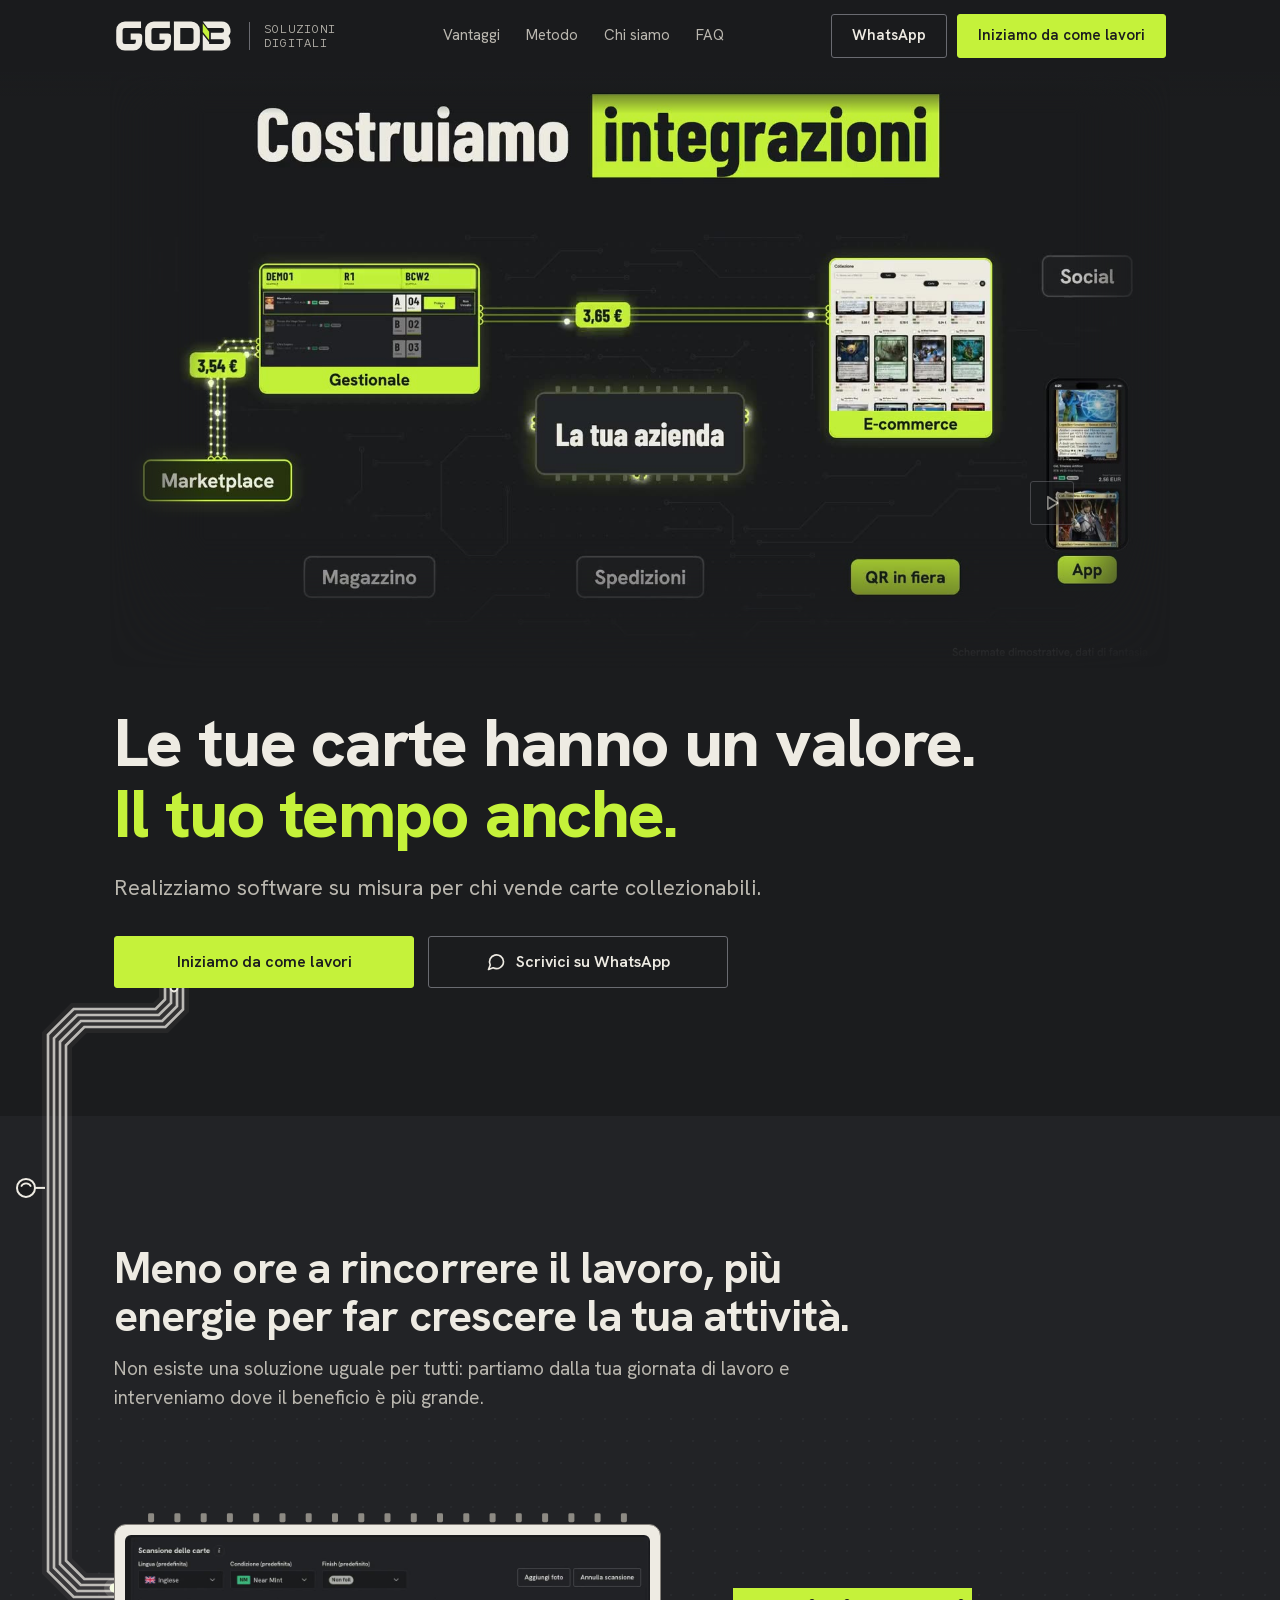
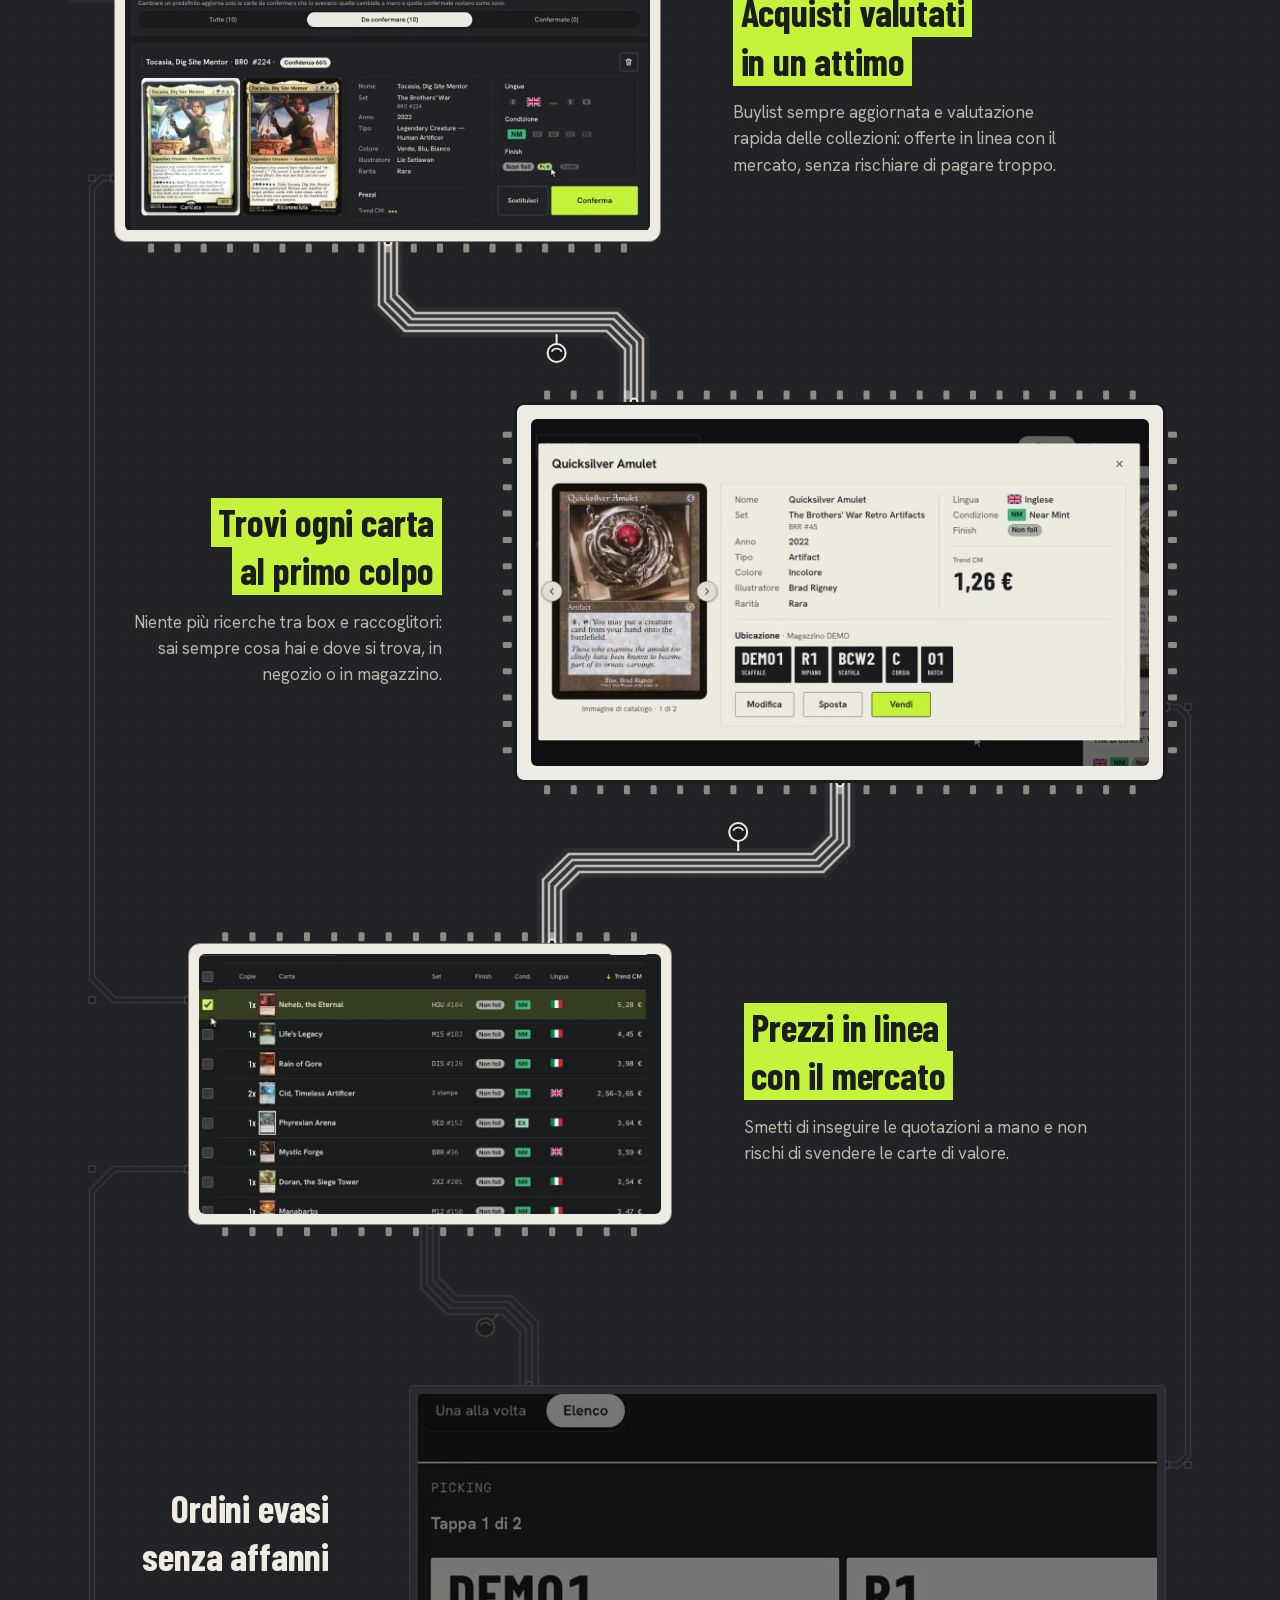
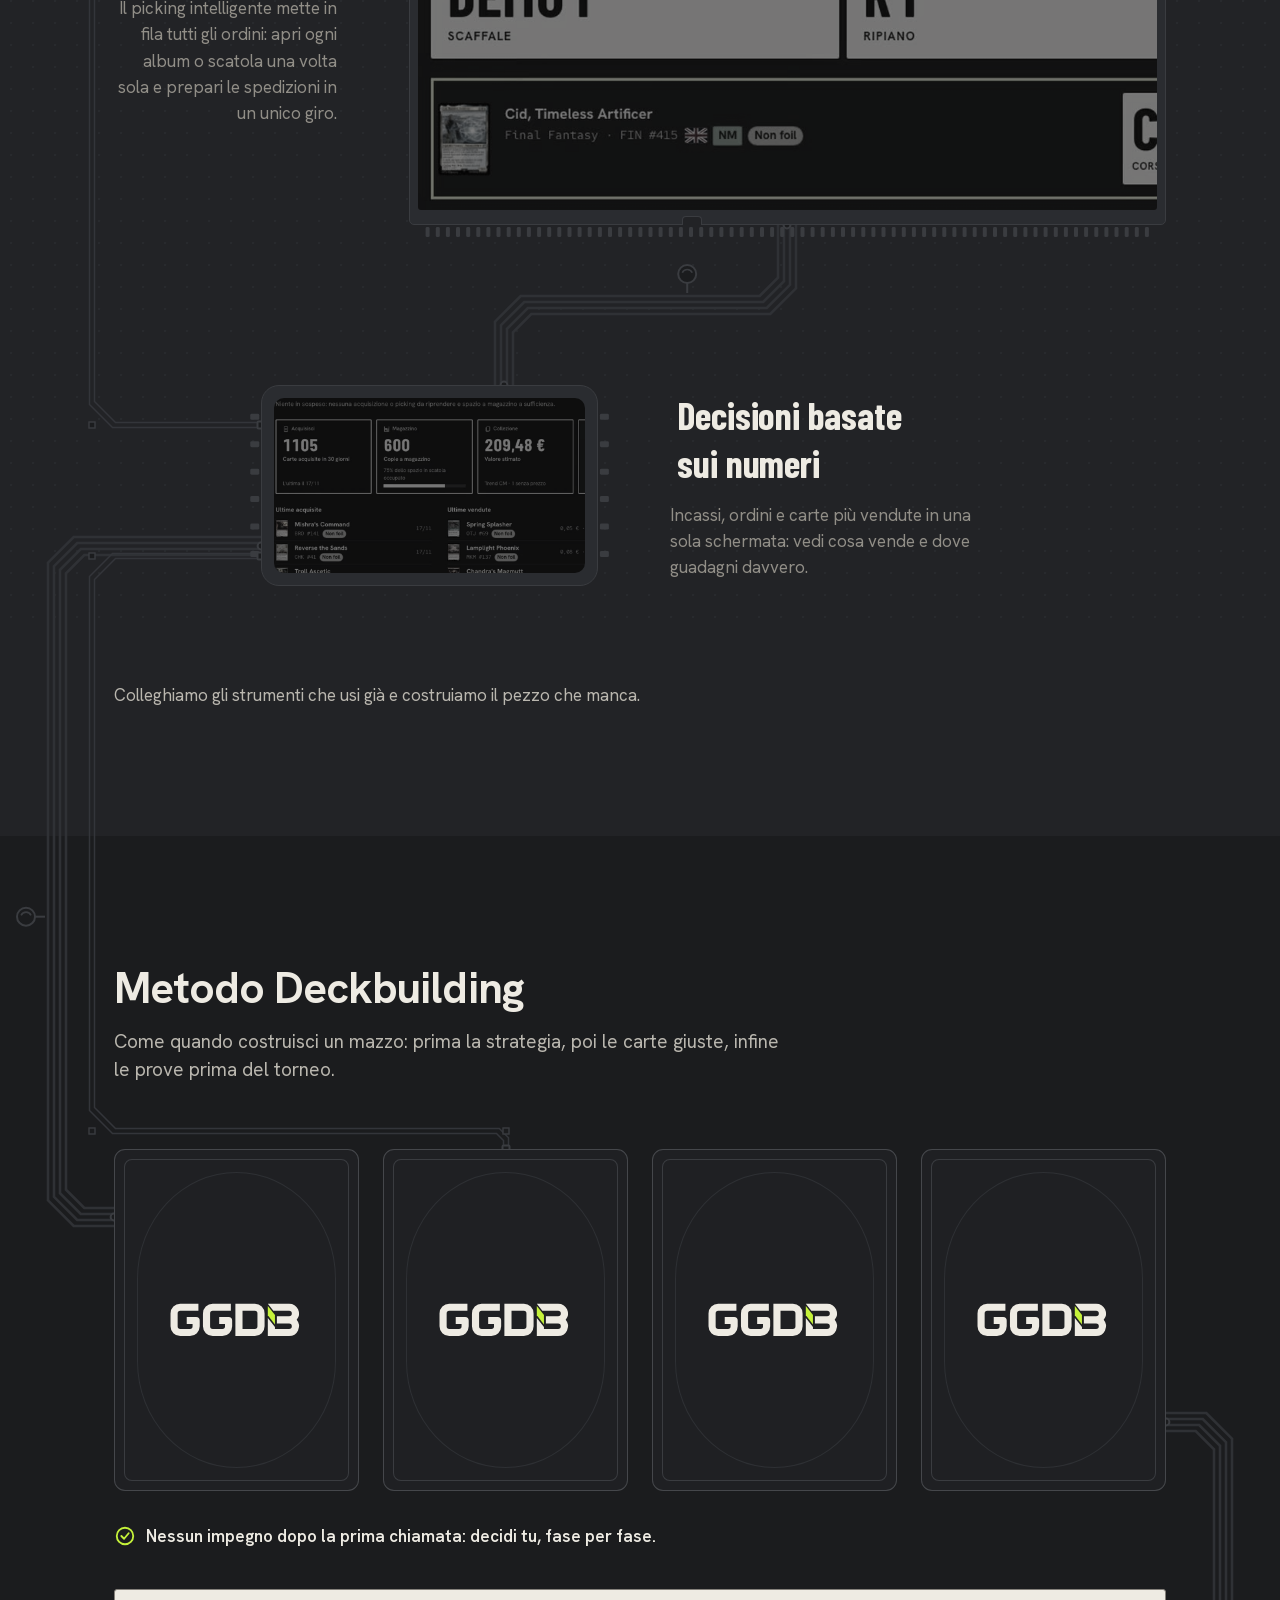
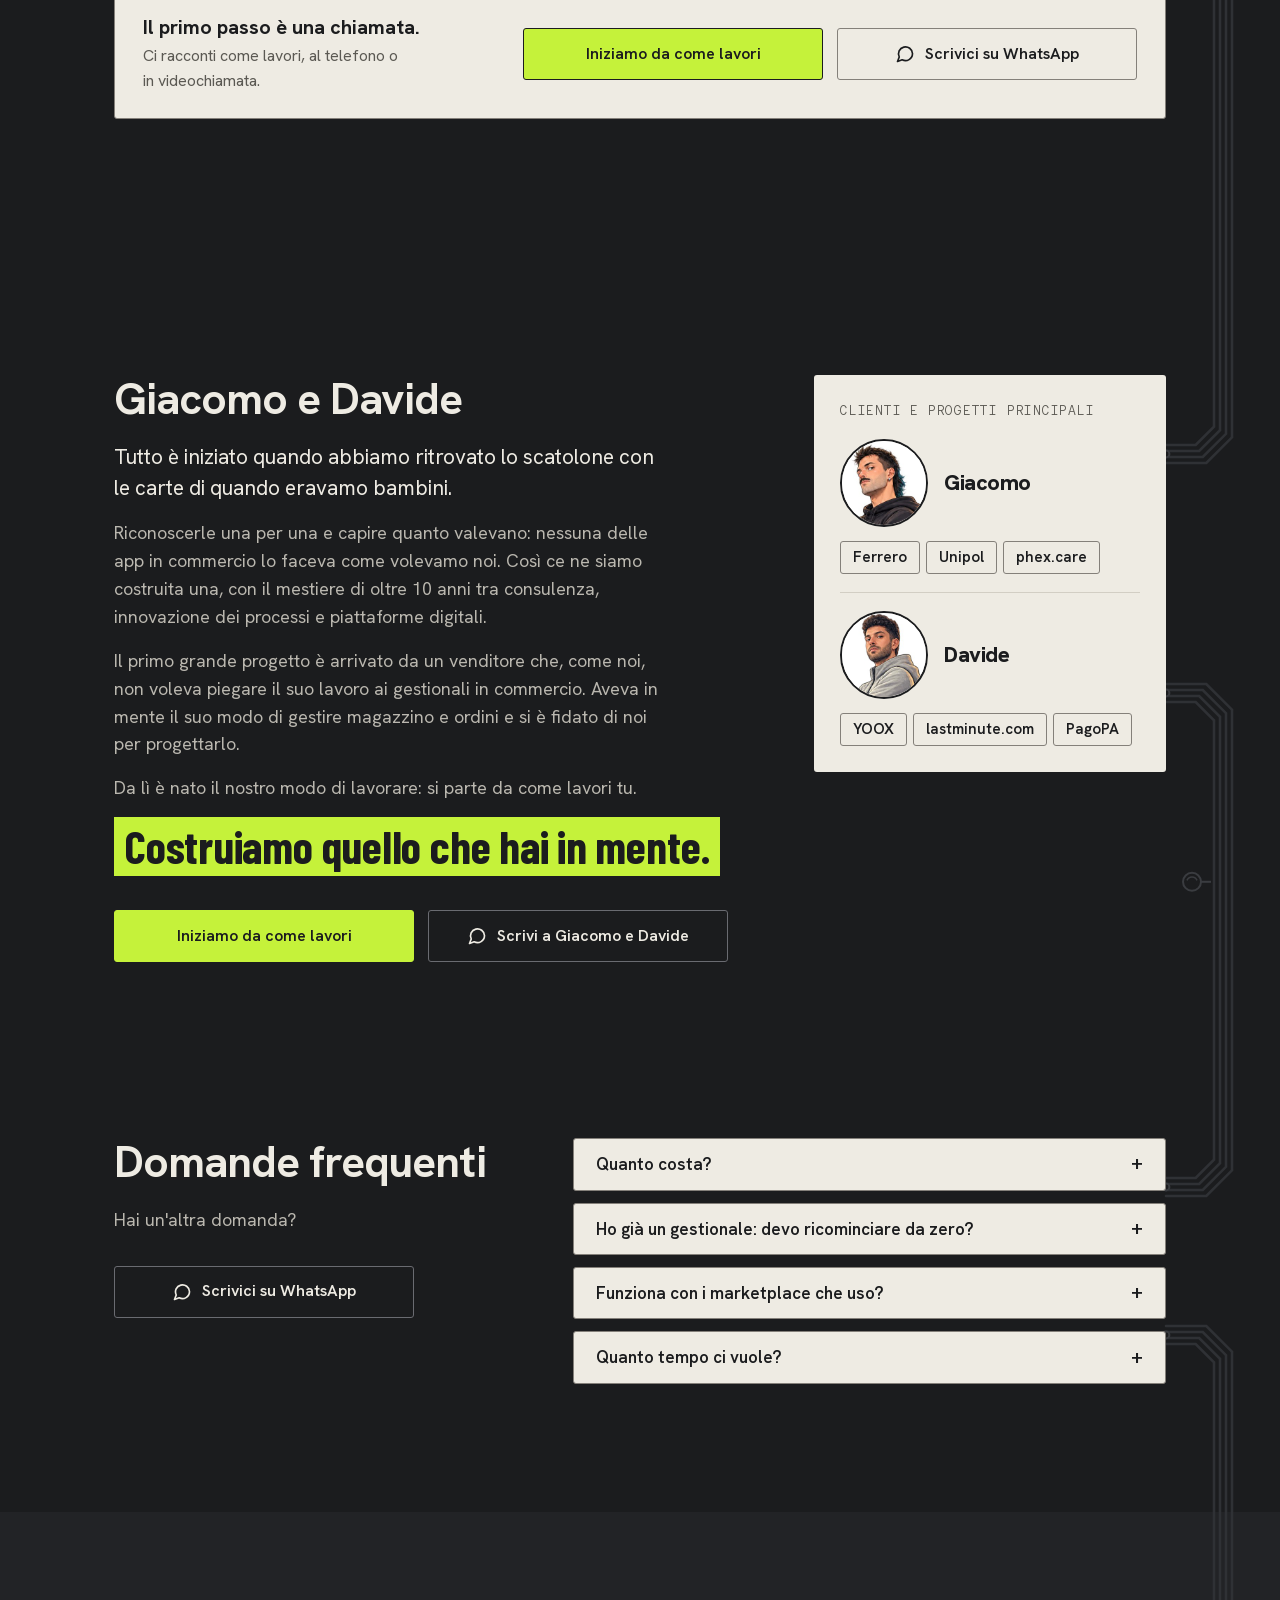
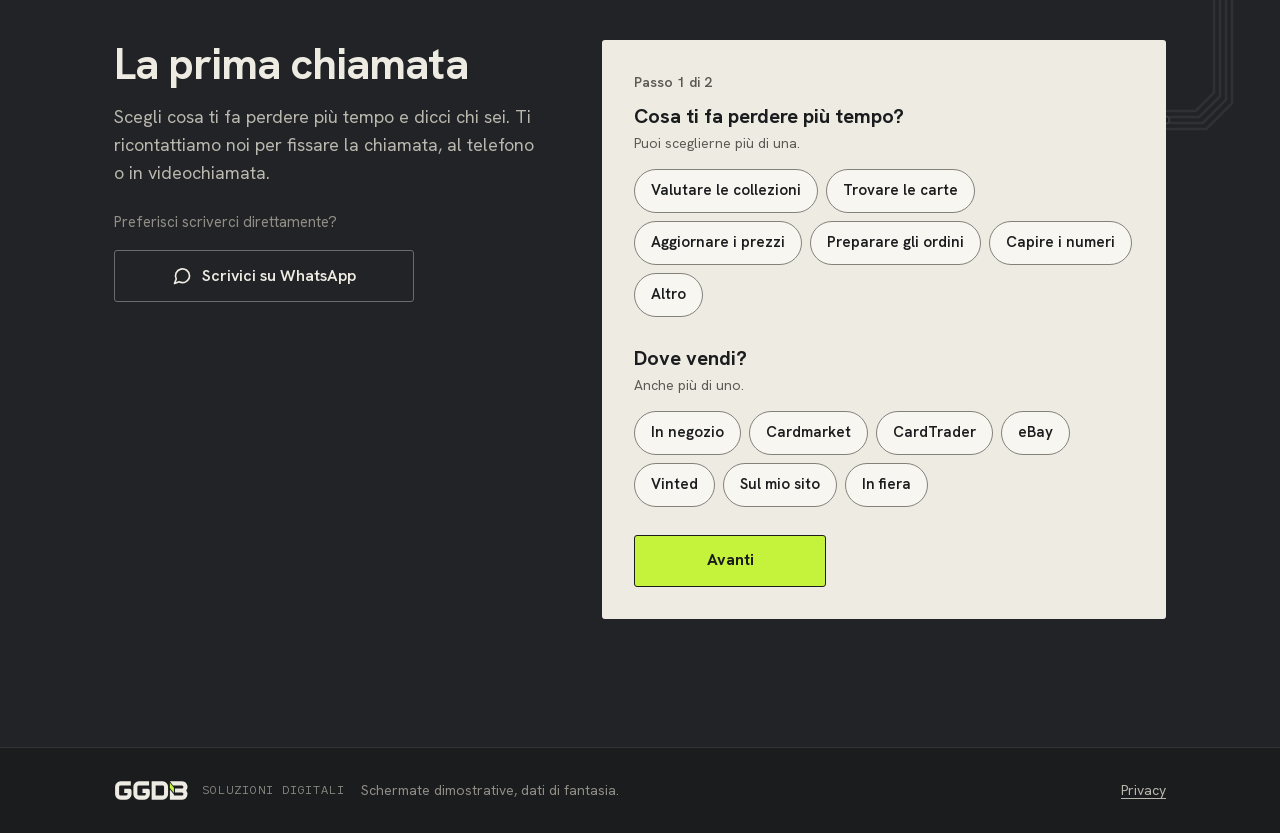
==== commit 6dc1dee3: "Landing: metodo a carte, Chi siamo, modulo in due passi e circuito - Menu: i link portano il titolo " ====
--- a/index.html
+++ b/index.html
@@ -4,7 +4,7 @@
 <meta charset="utf-8">
 <meta name="viewport" content="width=device-width, initial-scale=1">
 <title>GGDB – Soluzioni digitali per il mondo TCG</title>
-<meta name="description" content="Le tue carte hanno un valore. Il tuo tempo anche. Prima analisi gratuita fino al 31/12.">
+<meta name="description" content="Software su misura per chi vende carte collezionabili. Colleghiamo gli strumenti che usi già e costruiamo il pezzo che manca.">
 <meta property="og:type" content="website">
 <meta property="og:url" content="https://borficchiadavide.github.io/landingGGDB/">
 <meta property="og:title" content="GGDB – Soluzioni digitali per il mondo TCG">
@@ -41,8 +41,8 @@
 <a href="#faq">FAQ</a>
 </nav>
 <div class="nav-cta">
-<a class="btn btn-ghost nav-wa" href="https://wa.me/393336397137?text=Ciao%21%20Ho%20preso%20il%20vostro%20biglietto%20a%20Gamics%20Cesena%20e%20vorrei%20prenotare%20i%2020%20minuti%20gratuiti.%20Quello%20che%20mi%20fa%20perdere%20pi%C3%B9%20tempo%20o%20soldi%20%C3%A8%3A%20" target="_blank" rel="noopener">WhatsApp</a>
-<a class="btn" href="#contatti">20 minuti gratis</a>
+<a class="btn btn-ghost nav-wa" href="https://wa.me/393336397137?text=Ciao%21%20Vorrei%20raccontarvi%20come%20lavoro.%20Quello%20che%20mi%20fa%20perdere%20pi%C3%B9%20tempo%20o%20soldi%20%C3%A8%3A%20" target="_blank" rel="noopener">WhatsApp</a>
+<a class="btn" href="#contatti">Iniziamo da come lavori</a>
 </div>
 </div>
 </header>
@@ -65,23 +65,11 @@
 </div>
 </figure>
 <div class="wrap hero-copy">
-<div class="hero-top">
-<div class="where">
-<span class="faces" aria-hidden="true"><img src="giacomo.jpg" alt="" width="40" height="40"><img src="davide.jpg" alt="" width="40" height="40"></span>
-<p class="eyebrow">Gamics Cesena</p>
-</div>
-<a class="pill" href="#contatti">
-<svg aria-hidden="true" width="18" height="18" viewBox="0 0 24 24" fill="none" stroke-width="2" stroke-linecap="round" stroke-linejoin="round"><path d="M20 12v9H4v-9"></path><path d="M2 7h20v5H2z"></path><path d="M12 21V7"></path><path d="M12 7H7.5a2.5 2.5 0 0 1 0-5C11 2 12 7 12 7z"></path><path d="M12 7h4.5a2.5 2.5 0 0 0 0-5C13 2 12 7 12 7z"></path></svg>
-Prima analisi gratuita fino al 31/12 →
-</a>
-</div>
 <h1>Le tue carte hanno un valore. <span>Il tuo tempo anche.</span></h1>
-<p class="big">Partiamo dal tuo modo di lavorare.</p>
-<p class="sub">Analizziamo la tua attività e costruiamo soluzioni digitali su misura: tu guadagni tempo per i tuoi clienti e le tue carte.</p>
-<p class="ask">Raccontaci cosa ti fa perdere più tempo o soldi:</p>
+<p class="sub">Realizziamo software su misura per chi vende carte collezionabili.</p>
 <div class="btn-row">
-<a class="btn btn-lg" href="#contatti">Prenota 20 minuti gratis</a>
-<a class="btn btn-lg btn-ghost" href="https://wa.me/393336397137?text=Ciao%21%20Ho%20preso%20il%20vostro%20biglietto%20a%20Gamics%20Cesena%20e%20vorrei%20prenotare%20i%2020%20minuti%20gratuiti.%20Quello%20che%20mi%20fa%20perdere%20pi%C3%B9%20tempo%20o%20soldi%20%C3%A8%3A%20" target="_blank" rel="noopener">
+<a class="btn btn-lg" href="#contatti">Iniziamo da come lavori</a>
+<a class="btn btn-lg btn-ghost" href="https://wa.me/393336397137?text=Ciao%21%20Vorrei%20raccontarvi%20come%20lavoro.%20Quello%20che%20mi%20fa%20perdere%20pi%C3%B9%20tempo%20o%20soldi%20%C3%A8%3A%20" target="_blank" rel="noopener">
 <svg aria-hidden="true" width="20" height="20" viewBox="0 0 24 24" fill="none" stroke="currentColor" stroke-width="2" stroke-linecap="round" stroke-linejoin="round"><path d="M21 11.5a8.4 8.4 0 0 1-12.4 7.4L3 21l2.1-5.4A8.4 8.4 0 1 1 21 11.5z"></path></svg>
 Scrivici su WhatsApp</a>
 </div>
@@ -91,8 +79,7 @@
 <!-- VANTAGGI -->
 <section id="vantaggi" class="band adv">
 <div class="wrap pad">
-<p class="eyebrow">Cosa cambia per te</p>
-<h2 class="h2">Meno tempo a rincorrere il lavoro, più tempo per far crescere la tua attività.</h2>
+<h2 class="h2">Meno ore a rincorrere il lavoro, più energie per far crescere la tua attività.</h2>
 <p class="lead">Non esiste una soluzione uguale per tutti: partiamo dalla tua giornata di lavoro e interveniamo dove il beneficio è più grande.</p>
 <!--
   Scheda madre: i vantaggi sono chip collegati nell'ordine in cui una carta attraversa il negozio:
@@ -103,7 +90,7 @@
 <div class="mb">
 
 <article class="comp comp-a" data-shape="wide">
-<div class="pkg"><div class="pkg-media"><video src="media/acquisti.mp4" poster="media/acquisti.jpg" width="960" height="540" muted loop playsinline preload="none" aria-hidden="true"></video></div></div>
+<div class="pkg"><div class="pkg-media"><video src="media/acquisti.mp4" poster="media/acquisti.jpg" width="1280" height="720" muted loop playsinline preload="none" aria-hidden="true"></video></div></div>
 <div class="comp-text">
 <h3 class="comp-title"><span>Acquisti valutati in un attimo</span></h3>
 <p class="comp-note">Buylist sempre aggiornata e valutazione rapida delle collezioni: offerte in linea con il mercato, senza rischiare di pagare troppo.</p>
@@ -111,7 +98,7 @@
 </article>
 
 <article class="comp comp-b" data-shape="cpu">
-<div class="pkg"><div class="pkg-media"><video src="media/trovi.mp4" poster="media/trovi.jpg" width="960" height="540" muted loop playsinline preload="none" aria-hidden="true"></video></div></div>
+<div class="pkg"><div class="pkg-media"><video src="media/trovi.mp4" poster="media/trovi.jpg" width="1280" height="720" muted loop playsinline preload="none" aria-hidden="true"></video></div></div>
 <div class="comp-text">
 <h3 class="comp-title"><span>Trovi ogni carta al primo colpo</span></h3>
 <p class="comp-note">Niente più ricerche tra box e raccoglitori: sai sempre cosa hai e dove si trova, in negozio o in magazzino.</p>
@@ -130,7 +117,7 @@
 <div class="pkg"><div class="pkg-media"><video src="media/ordini.mp4" poster="media/ordini.jpg" width="960" height="540" muted loop playsinline preload="none" aria-hidden="true"></video></div></div>
 <div class="comp-text">
 <h3 class="comp-title"><span>Ordini evasi senza affanni</span></h3>
-<p class="comp-note">Gestisci le vendite di tutti i canali da un unico posto, senza vendere due volte la stessa carta.</p>
+<p class="comp-note">Il picking intelligente mette in fila tutti gli ordini: apri ogni album o scatola una volta sola e prepari le spedizioni in un unico giro.</p>
 </div>
 </article>
 
@@ -138,92 +125,84 @@
 <div class="pkg"><div class="pkg-media"><video src="media/numeri.mp4" poster="media/numeri.jpg" width="960" height="540" muted loop playsinline preload="none" aria-hidden="true"></video></div></div>
 <div class="comp-text">
 <h3 class="comp-title"><span>Decisioni basate sui numeri</span></h3>
-<p class="comp-note">Dashboard chiare per vedere cosa vende, cosa resta fermo e dove guadagni davvero.</p>
+<p class="comp-note">Incassi, ordini e carte più vendute in una sola schermata: vedi cosa vende e dove guadagni davvero.</p>
 </div>
 </article>
 
 </div>
 
-<p class="more">E se ti serve altro (integrazioni, collegamento con il tuo hardware, automazioni) lo costruiamo su misura.</p>
-
-<!-- CTA ripetuta -->
-<div class="cta">
-<div class="cta-txt">
-<p class="t">Quale di questi ti farebbe risparmiare di più?</p>
-<p class="s">Parliamone in 20 minuti.</p>
-</div>
-<div class="btn-row">
-<a class="btn btn-lg" href="#contatti">Prenota 20 minuti gratis</a>
-<a class="btn btn-lg btn-ghost" href="https://wa.me/393336397137?text=Ciao%21%20Ho%20preso%20il%20vostro%20biglietto%20a%20Gamics%20Cesena%20e%20vorrei%20prenotare%20i%2020%20minuti%20gratuiti.%20Quello%20che%20mi%20fa%20perdere%20pi%C3%B9%20tempo%20o%20soldi%20%C3%A8%3A%20" target="_blank" rel="noopener">
-<svg aria-hidden="true" width="20" height="20" viewBox="0 0 24 24" fill="none" stroke="currentColor" stroke-width="2" stroke-linecap="round" stroke-linejoin="round"><path d="M21 11.5a8.4 8.4 0 0 1-12.4 7.4L3 21l2.1-5.4A8.4 8.4 0 1 1 21 11.5z"></path></svg>
-Scrivici su WhatsApp</a>
-</div>
-</div>
+<p class="more">Colleghiamo gli strumenti che usi già e costruiamo il pezzo che manca.</p>
 </div>
 </section>
 
 <!-- METODO -->
 <section id="metodo" class="method">
 <div class="wrap pad">
-<p class="eyebrow">Il nostro metodo</p>
 <h2 class="h2">Metodo Deckbuilding</h2>
-<p class="lead">Come quando costruisci un mazzo: prima la strategia, poi le carte giuste, infine le prove prima del torneo. Quattro passi chiari, dal primo contatto alla soluzione in uso.</p>
-
-<div class="gantt">
-<div class="g-rows">
-
-<div class="g-row g-head">
-<div class="g-label"></div>
-<div class="g-axis"><span>Inizio</span><span>Soluzione in uso</span></div>
-</div>
-
-<div class="g-row">
-<div class="g-label">
-<div class="g-title"><span class="g-n">01</span><span class="g-name">Prima analisi gratuita</span><span class="g-tag">Fino al 31/12</span></div>
-<p>Una chiacchierata di 20 minuti: ci racconti come lavori e capiamo insieme dove vale la pena intervenire.</p>
-</div>
-<div class="g-track"><i style="grid-column: 1 / span 1"></i></div>
-</div>
-
-<div class="g-row">
-<div class="g-label">
-<div class="g-title"><span class="g-n">02</span><span class="g-name">Analisi approfondita e proposta</span></div>
-<p>Studiamo a fondo i tuoi processi e ti proponiamo fasi, tempi e costi chiari. Scegli tu da dove partire.</p>
-</div>
-<div class="g-track"><i style="grid-column: 2 / span 3"></i></div>
-</div>
-
-<div class="g-row">
-<div class="g-label">
-<div class="g-title"><span class="g-n">03</span><span class="g-name">Sviluppo e test</span></div>
-<p>Costruiamo e testiamo sul tuo lavoro reale, insieme a te.</p>
-</div>
-<div class="g-track"><i style="grid-column: 5 / span 6"></i></div>
-</div>
-
-<div class="g-row">
-<div class="g-label">
-<div class="g-title"><span class="g-n">04</span><span class="g-name">Consegna e crescita</span></div>
-<p>La soluzione entra in uso e cresce con la tua attività.</p>
-</div>
-<div class="g-track"><i style="grid-column: 11 / span 2"></i></div>
-</div>
-
-</div>
-</div>
+<p class="lead">Come quando costruisci un mazzo: prima la strategia, poi le carte giuste, infine le prove prima del torneo.</p>
+<!-- Le quattro fasi sono carte collezionabili: si girano una dopo l'altra quando il mazzo è sullo schermo e si richiudono quando si esce dalla sezione (circuit.js). -->
+<ol class="deck">
+<li class="pcard">
+<div class="pcard-in">
+<div class="pcard-back" aria-hidden="true"><svg class="logo" role="img" aria-label="GGDB" width="121" height="30" viewBox="0 -2 404 104"><g class="g"><path d="M86 11 H30 A19 19 0 0 0 11 30 V70 A19 19 0 0 0 30 89 H60 A19 19 0 0 0 79 70 V52 H50"></path><path d="M186 11 H130 A19 19 0 0 0 111 30 V70 A19 19 0 0 0 130 89 H160 A19 19 0 0 0 179 70 V52 H150"></path><path stroke-linejoin="miter" d="M211 11 V89 H260 A19 19 0 0 0 279 70 V30 A19 19 0 0 0 260 11 Z"></path></g><path class="d" d="M300 0 H365.5 A30.5 30.5 0 0 1 389 50 A30.5 30.5 0 0 1 365.5 100 H300 V44 L322 72 V78 H365.5 A8.5 8.5 0 0 0 365.5 61 H328 V39 H365.5 A8.5 8.5 0 0 0 365.5 22 H317 Z"></path><path class="m" d="M300 7 L322 35 V64 L300 36 Z"></path></svg></div>
+<div class="pcard-front">
+<div class="pc-head"><h3 class="pcard-name">Prima chiamata</h3><span class="pc-cost" aria-hidden="true">1</span></div>
+<div class="pc-art" aria-hidden="true"><img src="media/fase1.svg" alt="" width="400" height="200" loading="lazy"></div>
+<p class="pc-type"><span>Conoscenza</span><svg class="pc-set" aria-hidden="true" viewBox="296 3 30 65"><path d="M300 7 L322 35 V64 L300 36 Z"></path></svg></p>
+<div class="pc-text"><p class="pc-rule">Ci racconti come lavori e quali strumenti usi.</p><p class="pc-flavor">Capiamo insieme dove si perde tempo.</p></div>
+<p class="pc-foot"><span aria-hidden="true">GGDB</span><span>1/4</span></p>
+</div>
+</div>
+</li>
+<li class="pcard">
+<div class="pcard-in">
+<div class="pcard-back" aria-hidden="true"><svg class="logo" role="img" aria-label="GGDB" width="121" height="30" viewBox="0 -2 404 104"><g class="g"><path d="M86 11 H30 A19 19 0 0 0 11 30 V70 A19 19 0 0 0 30 89 H60 A19 19 0 0 0 79 70 V52 H50"></path><path d="M186 11 H130 A19 19 0 0 0 111 30 V70 A19 19 0 0 0 130 89 H160 A19 19 0 0 0 179 70 V52 H150"></path><path stroke-linejoin="miter" d="M211 11 V89 H260 A19 19 0 0 0 279 70 V30 A19 19 0 0 0 260 11 Z"></path></g><path class="d" d="M300 0 H365.5 A30.5 30.5 0 0 1 389 50 A30.5 30.5 0 0 1 365.5 100 H300 V44 L322 72 V78 H365.5 A8.5 8.5 0 0 0 365.5 61 H328 V39 H365.5 A8.5 8.5 0 0 0 365.5 22 H317 Z"></path><path class="m" d="M300 7 L322 35 V64 L300 36 Z"></path></svg></div>
+<div class="pcard-front">
+<div class="pc-head"><h3 class="pcard-name">Analisi e proposta</h3><span class="pc-cost" aria-hidden="true">2</span></div>
+<div class="pc-art" aria-hidden="true"><img src="media/fase2.svg" alt="" width="400" height="200" loading="lazy"></div>
+<p class="pc-type"><span>Strategia</span><svg class="pc-set" aria-hidden="true" viewBox="296 3 30 65"><path d="M300 7 L322 35 V64 L300 36 Z"></path></svg></p>
+<div class="pc-text"><p class="pc-rule">Studiamo i tuoi processi e ti proponiamo le fasi.</p><p class="pc-flavor">Per ognuna tempi e costi: scegli tu.</p></div>
+<p class="pc-foot"><span aria-hidden="true">GGDB</span><span>2/4</span></p>
+</div>
+</div>
+</li>
+<li class="pcard">
+<div class="pcard-in">
+<div class="pcard-back" aria-hidden="true"><svg class="logo" role="img" aria-label="GGDB" width="121" height="30" viewBox="0 -2 404 104"><g class="g"><path d="M86 11 H30 A19 19 0 0 0 11 30 V70 A19 19 0 0 0 30 89 H60 A19 19 0 0 0 79 70 V52 H50"></path><path d="M186 11 H130 A19 19 0 0 0 111 30 V70 A19 19 0 0 0 130 89 H160 A19 19 0 0 0 179 70 V52 H150"></path><path stroke-linejoin="miter" d="M211 11 V89 H260 A19 19 0 0 0 279 70 V30 A19 19 0 0 0 260 11 Z"></path></g><path class="d" d="M300 0 H365.5 A30.5 30.5 0 0 1 389 50 A30.5 30.5 0 0 1 365.5 100 H300 V44 L322 72 V78 H365.5 A8.5 8.5 0 0 0 365.5 61 H328 V39 H365.5 A8.5 8.5 0 0 0 365.5 22 H317 Z"></path><path class="m" d="M300 7 L322 35 V64 L300 36 Z"></path></svg></div>
+<div class="pcard-front">
+<div class="pc-head"><h3 class="pcard-name">Sviluppo e test</h3><span class="pc-cost" aria-hidden="true">3</span></div>
+<div class="pc-art" aria-hidden="true"><img src="media/fase3.svg" alt="" width="400" height="200" loading="lazy"></div>
+<p class="pc-type"><span>Implementazione</span><svg class="pc-set" aria-hidden="true" viewBox="296 3 30 65"><path d="M300 7 L322 35 V64 L300 36 Z"></path></svg></p>
+<div class="pc-text"><p class="pc-rule">Costruiamo e proviamo sul tuo lavoro reale.</p><p class="pc-flavor">Le prove si fanno prima del torneo.</p></div>
+<p class="pc-foot"><span aria-hidden="true">GGDB</span><span>3/4</span></p>
+</div>
+</div>
+</li>
+<li class="pcard">
+<div class="pcard-in">
+<div class="pcard-back" aria-hidden="true"><svg class="logo" role="img" aria-label="GGDB" width="121" height="30" viewBox="0 -2 404 104"><g class="g"><path d="M86 11 H30 A19 19 0 0 0 11 30 V70 A19 19 0 0 0 30 89 H60 A19 19 0 0 0 79 70 V52 H50"></path><path d="M186 11 H130 A19 19 0 0 0 111 30 V70 A19 19 0 0 0 130 89 H160 A19 19 0 0 0 179 70 V52 H150"></path><path stroke-linejoin="miter" d="M211 11 V89 H260 A19 19 0 0 0 279 70 V30 A19 19 0 0 0 260 11 Z"></path></g><path class="d" d="M300 0 H365.5 A30.5 30.5 0 0 1 389 50 A30.5 30.5 0 0 1 365.5 100 H300 V44 L322 72 V78 H365.5 A8.5 8.5 0 0 0 365.5 61 H328 V39 H365.5 A8.5 8.5 0 0 0 365.5 22 H317 Z"></path><path class="m" d="M300 7 L322 35 V64 L300 36 Z"></path></svg></div>
+<div class="pcard-front">
+<div class="pc-head"><h3 class="pcard-name">Consegna e crescita</h3><span class="pc-cost" aria-hidden="true">4</span></div>
+<div class="pc-art" aria-hidden="true"><img src="media/fase4.svg" alt="" width="400" height="200" loading="lazy"></div>
+<p class="pc-type"><span>Crescita</span><svg class="pc-set" aria-hidden="true" viewBox="296 3 30 65"><path d="M300 7 L322 35 V64 L300 36 Z"></path></svg></p>
+<div class="pc-text"><p class="pc-rule">La soluzione entra nel lavoro di tutti i giorni.</p><p class="pc-flavor">E cresce con la tua attività.</p></div>
+<p class="pc-foot"><span aria-hidden="true">GGDB</span><span>4/4</span></p>
+</div>
+</div>
+</li>
+</ol>
 <p class="check">
 <svg aria-hidden="true" width="22" height="22" viewBox="0 0 24 24" fill="none" stroke-width="2" stroke-linecap="round" stroke-linejoin="round"><circle cx="12" cy="12" r="9"></circle><path d="M8 12l3 3 5-6"></path></svg>
-Nessun impegno oltre i primi 20 minuti: decidi tu, fase per fase.</p>
-
-<!-- CTA ripetuta -->
-<div class="cta on-surface">
+Nessun impegno dopo la prima chiamata: decidi tu, fase per fase.</p>
+
+<div class="cta">
 <div class="cta-txt">
-<p class="t">Il primo passo è semplice.</p>
-<p class="s">20 minuti per conoscerci, gratis fino al 31/12.</p>
+<p class="t">Il primo passo è una chiamata.</p>
+<p class="s">Ci racconti come lavori, al telefono o in videochiamata.</p>
 </div>
 <div class="btn-row">
-<a class="btn btn-lg" href="#contatti">Prenota 20 minuti gratis</a>
-<a class="btn btn-lg btn-ghost" href="https://wa.me/393336397137?text=Ciao%21%20Ho%20preso%20il%20vostro%20biglietto%20a%20Gamics%20Cesena%20e%20vorrei%20prenotare%20i%2020%20minuti%20gratuiti.%20Quello%20che%20mi%20fa%20perdere%20pi%C3%B9%20tempo%20o%20soldi%20%C3%A8%3A%20" target="_blank" rel="noopener">
+<a class="btn btn-lg" href="#contatti">Iniziamo da come lavori</a>
+<a class="btn btn-lg btn-ghost" href="https://wa.me/393336397137?text=Ciao%21%20Vorrei%20raccontarvi%20come%20lavoro.%20Quello%20che%20mi%20fa%20perdere%20pi%C3%B9%20tempo%20o%20soldi%20%C3%A8%3A%20" target="_blank" rel="noopener">
 <svg aria-hidden="true" width="20" height="20" viewBox="0 0 24 24" fill="none" stroke="currentColor" stroke-width="2" stroke-linecap="round" stroke-linejoin="round"><path d="M21 11.5a8.4 8.4 0 0 1-12.4 7.4L3 21l2.1-5.4A8.4 8.4 0 1 1 21 11.5z"></path></svg>
 Scrivici su WhatsApp</a>
 </div>
@@ -231,54 +210,42 @@
 </div>
 </section>
 
-<!-- CHI SIAMO -->
+<!-- CHI SIAMO: il racconto porta alla frase che converte (fascia lime, come i titoli dei vantaggi) e all'azione principale -->
 <section id="chi-siamo" class="rule">
-<div class="wrap pad">
-
-<div class="about">
-<div class="about-text">
-<p class="eyebrow">Chi siamo</p>
-<h2 class="h2">Ci piace giocare, ma facciamo sul serio.</h2>
-<p>Ciao! Siamo Giacomo e Davide. Abbiamo oltre 10 anni di esperienza tra consulenza, innovazione dei processi, piattaforme digitali e startup.</p>
-</div>
-
+<div class="wrap pad split">
+<div class="split-txt about-text">
+<h2 class="h2">Giacomo e Davide</h2>
+<p class="about-lead">Tutto è iniziato quando abbiamo ritrovato lo scatolone con le carte di quando eravamo bambini.</p>
+<p>Riconoscerle una per una e capire quanto valevano: nessuna delle app in commercio lo faceva come volevamo noi. Così ce ne siamo costruita una, con il mestiere di oltre 10 anni tra consulenza, innovazione dei processi e piattaforme digitali.</p>
+<p>Il primo grande progetto è arrivato da un venditore che, come noi, non voleva piegare il suo lavoro ai gestionali in commercio. Aveva in mente il suo modo di gestire magazzino e ordini e si è fidato di noi per progettarlo.</p>
+<p>Da lì è nato il nostro modo di lavorare: si parte da come lavori tu.</p>
+<p class="punch"><span>Costruiamo quello che hai in mente.</span></p>
+<div class="btn-row split-act">
+<a class="btn btn-lg" href="#contatti">Iniziamo da come lavori</a>
+<a class="btn btn-lg btn-ghost" href="https://wa.me/393336397137?text=Ciao%21%20Vorrei%20raccontarvi%20come%20lavoro.%20Quello%20che%20mi%20fa%20perdere%20pi%C3%B9%20tempo%20o%20soldi%20%C3%A8%3A%20" target="_blank" rel="noopener">
+<svg aria-hidden="true" width="20" height="20" viewBox="0 0 24 24" fill="none" stroke="currentColor" stroke-width="2" stroke-linecap="round" stroke-linejoin="round"><path d="M21 11.5a8.4 8.4 0 0 1-12.4 7.4L3 21l2.1-5.4A8.4 8.4 0 1 1 21 11.5z"></path></svg>
+Scrivi a Giacomo e Davide</a>
+</div>
+</div>
 <div class="sheet people">
-<p class="people-title">Alcuni progetti di cui andiamo fieri</p>
-<div class="person"><img src="giacomo.jpg" alt="Giacomo" width="76" height="76"><span>Giacomo</span></div>
+<p class="people-title">Clienti e progetti principali</p>
+<div class="person"><img src="giacomo.jpg" alt="Giacomo" width="88" height="88"><span>Giacomo</span></div>
 <div class="chips"><span class="chip">Ferrero</span><span class="chip">Unipol</span><span class="chip">phex.care</span></div>
 <div class="hr"></div>
-<div class="person"><img src="davide.jpg" alt="Davide" width="76" height="76"><span>Davide</span></div>
+<div class="person"><img src="davide.jpg" alt="Davide" width="88" height="88"><span>Davide</span></div>
 <div class="chips"><span class="chip">YOOX</span><span class="chip">lastminute.com</span><span class="chip">PagoPA</span></div>
 </div>
-</div>
-
-<div class="sep"></div>
-
-<div class="story">
-<h3>Ma la passione per le carte ci accompagna <span>da molto prima.</span></h3>
-<div class="story-body">
-<p>Quando abbiamo ritrovato lo scatolone con le carte di quando eravamo bambini e abbiamo iniziato a venderle, ci siamo scontrati con gli stessi problemi di chi lo fa ogni giorno: riconoscerle, riordinarle, valutarle, fotografarle, metterle in vendita e spedirle.</p>
-<p>Così abbiamo messo il nostro mestiere al servizio della nostra passione.</p>
-<blockquote>Oggi portiamo la stessa esperienza ai professionisti del mondo TCG, e ogni progetto ci insegna qualcosa che portiamo anche nel tuo.</blockquote>
-<div>
-<a class="btn btn-lg btn-ghost" href="https://wa.me/393336397137?text=Ciao%21%20Ho%20preso%20il%20vostro%20biglietto%20a%20Gamics%20Cesena%20e%20vorrei%20prenotare%20i%2020%20minuti%20gratuiti.%20Quello%20che%20mi%20fa%20perdere%20pi%C3%B9%20tempo%20o%20soldi%20%C3%A8%3A%20" target="_blank" rel="noopener">
-<svg aria-hidden="true" width="20" height="20" viewBox="0 0 24 24" fill="none" stroke="currentColor" stroke-width="2" stroke-linecap="round" stroke-linejoin="round"><path d="M21 11.5a8.4 8.4 0 0 1-12.4 7.4L3 21l2.1-5.4A8.4 8.4 0 1 1 21 11.5z"></path></svg>
-Scrivi a Giacomo e Davide</a>
-</div>
-</div>
-</div>
-
 </div>
 </section>
 
 <!-- FAQ -->
 <section id="faq" class="rule">
-<div class="faq">
-<h2 class="h2">Domande frequenti</h2>
+<div class="wrap pad faq-grid">
+<div class="faq-t"><h2 class="h2">Domande frequenti</h2></div>
 <div class="faq-list">
 <details>
 <summary>Quanto costa?</summary>
-<p>Per iniziare, niente: la prima analisi parte da una chiacchierata di 20 minuti, al telefono o in videochiamata, gratuita fino al 31/12. Se c'è margine per migliorare, approfondiamo e ti prepariamo una proposta chiara, con fasi, tempi e costi per ciascuna: scegli tu da dove partire.</p>
+<p>La prima chiamata non si paga: ci racconti come lavori, al telefono o in videochiamata. Se c'è margine per migliorare, ti prepariamo una proposta con fasi, tempi e costi per ciascuna: scegli tu da dove partire.</p>
 </details>
 <details>
 <summary>Ho già un gestionale: devo ricominciare da zero?</summary>
@@ -293,79 +260,96 @@
 <p>Il primo passo è veloce: ci sentiamo e ti mandiamo la proposta in pochi giorni. I tempi di sviluppo dipendono da cosa scegli di fare e li trovi, fase per fase, nella proposta.</p>
 </details>
 </div>
-<div class="faq-more">
+<div class="split-txt faq-m">
 <p>Hai un'altra domanda?</p>
+<div class="split-act">
 <a class="btn btn-lg btn-ghost" href="https://wa.me/393336397137?text=Ciao%21%20Ho%20letto%20la%20vostra%20pagina%20e%20ho%20una%20domanda%3A%20" target="_blank" rel="noopener">
 <svg aria-hidden="true" width="20" height="20" viewBox="0 0 24 24" fill="none" stroke="currentColor" stroke-width="2" stroke-linecap="round" stroke-linejoin="round"><path d="M21 11.5a8.4 8.4 0 0 1-12.4 7.4L3 21l2.1-5.4A8.4 8.4 0 1 1 21 11.5z"></path></svg>
 Scrivici su WhatsApp</a>
 </div>
 </div>
+</div>
 </section>
 
 <!-- CONTATTI / FORM -->
 <section id="contatti" class="band">
 <div class="wrap contact">
-<div class="contact-txt">
-<p class="eyebrow">Gratuita fino al 31/12</p>
-<h2>Prenota la tua prima analisi gratuita.</h2>
-<p>Raccontaci in due righe cosa ti fa perdere più tempo o soldi. Diamo la precedenza a chi abbiamo conosciuto a Gamics Cesena: ti ricontattiamo in fretta per fissare 20 minuti, al telefono o in videochiamata.</p>
+<div class="contact-txt split-txt">
+<h2>La prima chiamata</h2>
+<p>Scegli cosa ti fa perdere più tempo e dicci chi sei. Ti ricontattiamo noi per fissare la chiamata, al telefono o in videochiamata.</p>
 <p class="alt">Preferisci scriverci direttamente?</p>
 <div class="btn-row">
-<a class="btn btn-lg btn-ghost" href="https://wa.me/393336397137?text=Ciao%21%20Ho%20preso%20il%20vostro%20biglietto%20a%20Gamics%20Cesena%20e%20vorrei%20prenotare%20i%2020%20minuti%20gratuiti.%20Quello%20che%20mi%20fa%20perdere%20pi%C3%B9%20tempo%20o%20soldi%20%C3%A8%3A%20" target="_blank" rel="noopener">
+<a class="btn btn-lg btn-ghost" href="https://wa.me/393336397137?text=Ciao%21%20Vorrei%20raccontarvi%20come%20lavoro.%20Quello%20che%20mi%20fa%20perdere%20pi%C3%B9%20tempo%20o%20soldi%20%C3%A8%3A%20" target="_blank" rel="noopener">
 <svg aria-hidden="true" width="20" height="20" viewBox="0 0 24 24" fill="none" stroke="currentColor" stroke-width="2" stroke-linecap="round" stroke-linejoin="round"><path d="M21 11.5a8.4 8.4 0 0 1-12.4 7.4L3 21l2.1-5.4A8.4 8.4 0 1 1 21 11.5z"></path></svg>
 Scrivici su WhatsApp</a></div>
 </div>
 
-<form class="sheet" action="https://api.web3forms.com/submit" method="POST">
+<!-- Modulo in due passi: prima si sceglie con i bottoni (passo 1), poi nome e negozio (passo 2). Senza JavaScript si vede tutto insieme. -->
+<form class="sheet guided" action="https://api.web3forms.com/submit" method="POST">
 <input type="hidden" name="access_key" value="c37c6102-7838-48f9-a68e-770cd5c8535b">
-<input type="hidden" name="subject" value="Nuova richiesta di prima analisi gratuita – Landing GGDB (Cesena)">
-<input type="hidden" name="from_name" value="Landing GGDB Cesena">
+<input type="hidden" name="subject" value="Nuova richiesta – Landing GGDB">
+<input type="hidden" name="from_name" value="Landing GGDB">
 <input type="hidden" name="redirect" value="https://borficchiadavide.github.io/landingGGDB/grazie.html">
+<input type="hidden" name="Cosa fa perdere tempo" id="h-tempo">
+<input type="hidden" name="Dove vende" id="h-dove">
+<input type="hidden" name="Provenienza" id="h-da">
+<input type="hidden" name="email" id="h-email">
 <input type="checkbox" name="botcheck" style="display: none" tabindex="-1" autocomplete="off" aria-hidden="true">
+<div class="step step1">
+<p class="step-n">Passo 1 di 2</p>
+<fieldset class="opts" id="g-tempo">
+<legend>Cosa ti fa perdere più tempo?</legend>
+<p class="opt-hint">Puoi sceglierne più di una.</p>
+<div class="opt-row">
+<label class="opt-btn"><input type="checkbox" value="Valutare le collezioni"><span>Valutare le collezioni</span></label>
+<label class="opt-btn"><input type="checkbox" value="Trovare le carte"><span>Trovare le carte</span></label>
+<label class="opt-btn"><input type="checkbox" value="Aggiornare i prezzi"><span>Aggiornare i prezzi</span></label>
+<label class="opt-btn"><input type="checkbox" value="Preparare gli ordini"><span>Preparare gli ordini</span></label>
+<label class="opt-btn"><input type="checkbox" value="Capire i numeri"><span>Capire i numeri</span></label>
+<label class="opt-btn"><input type="checkbox" value="Altro"><span>Altro</span></label>
+</div>
+</fieldset>
+<fieldset class="opts" id="g-dove">
+<legend>Dove vendi?</legend>
+<p class="opt-hint">Anche più di uno.</p>
+<div class="opt-row">
+<label class="opt-btn"><input type="checkbox" value="In negozio"><span>In negozio</span></label>
+<label class="opt-btn"><input type="checkbox" value="Cardmarket"><span>Cardmarket</span></label>
+<label class="opt-btn"><input type="checkbox" value="CardTrader"><span>CardTrader</span></label>
+<label class="opt-btn"><input type="checkbox" value="eBay"><span>eBay</span></label>
+<label class="opt-btn"><input type="checkbox" value="Vinted"><span>Vinted</span></label>
+<label class="opt-btn"><input type="checkbox" value="Sul mio sito"><span>Sul mio sito</span></label>
+<label class="opt-btn"><input type="checkbox" value="In fiera"><span>In fiera</span></label>
+</div>
+</fieldset>
+<button type="button" class="next">Avanti</button>
+</div>
+<div class="step step2" tabindex="-1" aria-labelledby="step2-t">
+<div class="step-head"><p class="step-n">Passo 2 di 2</p><button type="button" class="back">Modifica le scelte</button></div>
+<h3 class="step-title" id="step2-t">Chi sei?</h3>
+<p class="recap" id="recap"></p>
 <div class="field">
-<label for="f-nome">Nome e cognome <span class="req" aria-hidden="true">*</span></label>
+<label for="f-nome">Nome e cognome</label>
 <input id="f-nome" name="Nome e cognome" type="text" required autocomplete="name">
 </div>
 <div class="field">
-<label for="f-negozio">Nome del negozio o dell'attività <span class="req" aria-hidden="true">*</span></label>
+<label for="f-negozio">Negozio o attività</label>
 <input id="f-negozio" name="Negozio o attività" type="text" required autocomplete="organization" placeholder="Negozio o profilo Cardmarket">
 </div>
-<fieldset>
-<legend>Come ti ricontattiamo? <span class="req" aria-hidden="true">*</span> <span class="opt">Basta uno dei due.</span></legend>
-<div class="two">
 <div class="field">
-<label for="f-email">Email</label>
-<input id="f-email" name="email" type="email" autocomplete="email">
-</div>
-<div class="field">
-<label for="f-cell">Cellulare</label>
-<input id="f-cell" name="Cellulare" type="tel" inputmode="tel" autocomplete="tel">
-</div>
-</div>
-</fieldset>
-<div class="field">
-<label for="f-ordini">Quanti ordini gestisci in media a settimana? <span class="req" aria-hidden="true">*</span></label>
-<div class="select">
-<select id="f-ordini" name="Ordini a settimana" required>
-<option value="" disabled selected>Scegli un'opzione</option>
-<option>0–100</option>
-<option>101–250</option>
-<option>251–500</option>
-<option>501+</option>
-</select>
-<svg aria-hidden="true" width="18" height="18" viewBox="0 0 24 24" fill="none" stroke-width="2" stroke-linecap="round" stroke-linejoin="round"><path d="M6 9l6 6 6-6"></path></svg>
-</div>
+<label for="f-contatto">Email o cellulare <span class="opt">(facoltativo)</span></label>
+<input id="f-contatto" name="Contatto" type="text" autocomplete="email" inputmode="email">
 </div>
 <div class="field">
 <label for="f-altro">Vuoi aggiungere qualcosa? <span class="opt">(facoltativo)</span></label>
-<textarea id="f-altro" name="Altro" rows="3">Quello che mi fa perdere più tempo o soldi è </textarea>
-</div>
-<p class="note"><span class="req">*</span> Campi obbligatori</p>
+<textarea id="f-altro" name="Altro" rows="3"></textarea>
+</div>
 <div class="consent">
 <input id="f-privacy" name="Presa visione informativa privacy" value="Sì" type="checkbox" required>
 <label for="f-privacy">Ho letto l'<a href="privacy.html" target="_blank">informativa privacy</a> e chiedo di essere ricontattato per questa richiesta.</label>
 </div>
-<button type="submit">Prenota 20 minuti gratis</button>
+<button type="submit">Iniziamo da come lavori</button>
+</div>
 </form>
 </div>
 </section>
@@ -382,8 +366,8 @@
 
 <!-- Barra in basso, solo su telefono: compare quando i pulsanti dell'hero escono dallo schermo e sparisce sul modulo. -->
 <div class="dock" inert>
-<a class="btn" href="#contatti">Prenota 20 minuti gratis</a>
-<a class="btn btn-ghost dock-wa" href="https://wa.me/393336397137?text=Ciao%21%20Ho%20preso%20il%20vostro%20biglietto%20a%20Gamics%20Cesena%20e%20vorrei%20prenotare%20i%2020%20minuti%20gratuiti.%20Quello%20che%20mi%20fa%20perdere%20pi%C3%B9%20tempo%20o%20soldi%20%C3%A8%3A%20" target="_blank" rel="noopener" aria-label="Scrivici su WhatsApp">
+<a class="btn" href="#contatti">Iniziamo da come lavori</a>
+<a class="btn btn-ghost dock-wa" href="https://wa.me/393336397137?text=Ciao%21%20Vorrei%20raccontarvi%20come%20lavoro.%20Quello%20che%20mi%20fa%20perdere%20pi%C3%B9%20tempo%20o%20soldi%20%C3%A8%3A%20" target="_blank" rel="noopener" aria-label="Scrivici su WhatsApp">
 <svg aria-hidden="true" width="22" height="22" viewBox="0 0 24 24" fill="none" stroke="currentColor" stroke-width="2" stroke-linecap="round" stroke-linejoin="round"><path d="M21 11.5a8.4 8.4 0 0 1-12.4 7.4L3 21l2.1-5.4A8.4 8.4 0 1 1 21 11.5z"></path></svg></a>
 </div>
 
@@ -406,9 +390,8 @@
     var a = e.target.closest('a');
     if (!a) return;
     var href = a.getAttribute('href') || '';
-    if (a.classList.contains('pill')) track('Clic pillola promo');
-    else if (href.indexOf('wa.me') > -1) track('Clic WhatsApp', {posizione: posizione(a)});
-    else if (href === '#contatti') track('Clic Prenota 20 minuti', {posizione: posizione(a)});
+    if (href.indexOf('wa.me') > -1) track('Clic WhatsApp', {posizione: posizione(a)});
+    else if (href === '#contatti') track('Clic Iniziamo', {posizione: posizione(a)});
     else if (href.indexOf('privacy') > -1) track('Clic privacy', {posizione: posizione(a)});
   });
   // Which FAQ get opened.
@@ -526,169 +509,170 @@
     new IntersectionObserver(function (en) { moduloInVista = en[0].isIntersecting; aggiornaDock(); }).observe(contatti);
   }
 
+  // ---------- Modulo in due passi
+  // Passo 1: si sceglie con i bottoni (cosa fa perdere tempo, dove vendi) e si preme Avanti.
+  // Le scelte del passo 1 arrivano subito su Umami, anche se poi il modulo non viene inviato.
+  // Passo 2: nome e negozio (obbligatori), contatto e note facoltativi, privacy.
+  // Senza JavaScript i due passi sono visibili insieme e resta la validazione nativa del browser.
   var form = document.querySelector('form[action*="web3forms"]');
   if (!form) return;
-  var email = document.getElementById('f-email');
-  var cell = document.getElementById('f-cell');
-  var altro = document.getElementById('f-altro');
-  var PREFILL = altro ? altro.defaultValue : '';
-  var CAMPI = {'f-nome': 'nome', 'f-negozio': 'negozio', 'f-email': 'email', 'f-cell': 'cellulare', 'f-ordini': 'ordini', 'f-altro': 'campo libero', 'f-privacy': 'privacy'};
-  var iniziato = false, inviato = false, inviando = false, ultimoCampo = '', compilati = {}, erroreSegnalato = false;
-  // Form started = first field touched; the last field touched tells where people stop.
+  form.classList.add('js-guided');
+  form.noValidate = true;
+  var gTempo = document.getElementById('g-tempo'), gDove = document.getElementById('g-dove');
+  var contatto = document.getElementById('f-contatto'), privacyEl = document.getElementById('f-privacy');
+  var CAMPI = {'f-nome': 'nome', 'f-negozio': 'negozio', 'f-contatto': 'contatto', 'f-altro': 'campo libero', 'f-privacy': 'privacy'};
+  var iniziato = false, inviato = false, inviando = false, ultimoCampo = '', compilati = {}, tentato = false;
+
+  // da dove arriva il visitatore: ?da=gamics nel link del QR, invisibile in pagina
+  try { var da = new URLSearchParams(location.search).get('da'); if (da) document.getElementById('h-da').value = da.slice(0, 40); } catch (e) {}
+
+  // ---------- controllo in un solo passaggio, messaggi sotto i campi
+  var msgEl = {};
+  function segna(chiave, campo, dopo, testo) {
+    var p = msgEl[chiave];
+    if (!p) {
+      p = document.createElement('p');
+      p.className = 'err'; p.id = 'err-' + chiave; p.setAttribute('aria-live', 'polite');
+      dopo.insertAdjacentElement('afterend', p);
+      msgEl[chiave] = p;
+    }
+    p.textContent = testo; p.hidden = !testo;
+    if (campo) {
+      if (testo) { campo.setAttribute('aria-invalid', 'true'); campo.setAttribute('aria-describedby', p.id); }
+      else { campo.removeAttribute('aria-invalid'); campo.removeAttribute('aria-describedby'); }
+    }
+  }
+  function scelte(g) { return [].slice.call(g.querySelectorAll('input:checked')).map(function (i) { return i.value; }); }
+  var passo2 = form.querySelector('.step2'), recap = document.getElementById('recap');
+  function apri() {
+    if (form.classList.contains('open')) return true;
+    if (!scelte(gTempo).length) {
+      segna('tempo', null, gTempo.querySelector('.opt-row'), 'Scegli almeno una voce.');
+      gTempo.querySelector('input').focus();
+      track('Form errore', {campo: 'scelte'});
+      return false;
+    }
+    segna('tempo', null, gTempo.querySelector('.opt-row'), '');
+    var t = scelte(gTempo), d = scelte(gDove);
+    recap.textContent = 'Ti fa perdere tempo: ' + t.join(', ').toLowerCase() + '.' + (d.length ? ' Vendi: ' + d.join(', ').replace(/^In /, 'in ').replace(/, In /g, ', in ').replace(/Sul mio sito/, 'sul tuo sito') + '.' : '');
+    form.classList.add('open');
+    track('Form passo 1', {tempo: t.join(', '), dove: d.join(', ')});
+    var top = form.getBoundingClientRect().top;
+    // il modulo deve ripartire dall'alto, appena sotto la barra fissa
+    var barra = document.querySelector('.nav').getBoundingClientRect().bottom + 16;
+    if (top < barra || top > window.innerHeight * 0.4) window.scrollTo({top: window.pageYOffset + top - barra, behavior: fermo ? 'auto' : 'smooth'});
+    passo2.focus({preventScroll: true});
+    return true;
+  }
+  form.querySelector('.next').addEventListener('click', apri);
+  form.querySelector('.back').addEventListener('click', function () {
+    form.classList.remove('open');
+    track('Form indietro');
+    (gTempo.querySelector('input:checked') || gTempo.querySelector('input')).focus();
+  });
+  form.addEventListener('change', function (e) {
+    var t = e.target;
+    if (t.closest('.opts')) {
+      if (!iniziato) { iniziato = true; track('Form iniziato'); }
+      if (t.checked) track('Form scelta', {gruppo: t.closest('.opts').id === 'g-tempo' ? 'tempo' : 'dove', voce: t.value});
+      if (t.closest('#g-tempo') && scelte(gTempo).length && msgEl.tempo) segna('tempo', null, gTempo.querySelector('.opt-row'), '');
+    }
+    var nome = CAMPI[t.id];
+    if (nome && !compilati[nome] && (t.type === 'checkbox' ? t.checked : String(t.value).trim() !== '')) {
+      compilati[nome] = true; track('Form campo compilato', {campo: nome});
+    }
+    if (tentato) controlla();
+  });
   form.addEventListener('focusin', function (e) {
     var nome = CAMPI[e.target.id];
     if (!nome) return;
     ultimoCampo = nome;
     if (!iniziato) { iniziato = true; track('Form iniziato'); }
   });
-  form.addEventListener('change', function (e) {
-    var nome = CAMPI[e.target.id];
-    if (!nome || compilati[nome]) return;
-    var pieno = e.target.type === 'checkbox' ? e.target.checked : String(e.target.value).trim() !== '';
-    if (pieno) { compilati[nome] = true; track('Form campo compilato', {campo: nome}); }
-  });
-  // Native "required" failures: report the first missing field once per attempt.
-  form.addEventListener('invalid', function (e) {
-    if (erroreSegnalato) return;
-    erroreSegnalato = true;
-    track('Form errore', {campo: CAMPI[e.target.id] || e.target.name});
-    // All "invalid" events of one attempt fire in the same tick: reset right after it.
-    setTimeout(function () { erroreSegnalato = false; }, 0);
-  }, true);
-  // Controllo in un solo passaggio, con messaggi in italiano sotto ogni campo (al posto dei fumetti del browser).
-  // Senza JavaScript resta la validazione nativa, perché novalidate lo mette lo script.
-  form.noValidate = true;
-  var ordiniEl = document.getElementById('f-ordini');
-  var privacyEl = document.getElementById('f-privacy');
-  var tentato = false;
-  var msgEl = {};
-  function dove(chiave) {
-    if (chiave === 'contatto') return form.querySelector('.two');
-    if (chiave === 'f-ordini') return ordiniEl.closest('.select');
-    if (chiave === 'f-privacy') return privacyEl.closest('.consent');
-    return document.getElementById(chiave);
-  }
-  function segna(chiave, tutti, marcati, testo) {
-    var p = msgEl[chiave];
-    if (!p) {
-      p = document.createElement('p');
-      p.className = 'err';
-      p.id = 'err-' + chiave;
-      p.setAttribute('aria-live', 'polite');
-      dove(chiave).insertAdjacentElement('afterend', p);
-      msgEl[chiave] = p;
-    }
-    p.textContent = testo;
-    p.hidden = !testo;
-    tutti.forEach(function (c) {
-      if (testo && marcati.indexOf(c) > -1) { c.setAttribute('aria-invalid', 'true'); c.setAttribute('aria-describedby', p.id); }
-      else { c.removeAttribute('aria-invalid'); c.removeAttribute('aria-describedby'); }
-    });
+  form.addEventListener('input', function () { if (tentato) controlla(); });
+
+  function tipoContatto(v) {
+    if (v.indexOf('@') > -1) return /^[^\s@]+@[^\s@]+\.[^\s@]{2,}$/.test(v) ? 'email' : 'email-ko';
+    return v.replace(/\D/g, '').length >= 9 ? 'tel' : 'tel-ko';
   }
   function controlla() {
     var errori = [];
-    function regola(chiave, tutti, marcati, testo) {
-      segna(chiave, tutti, marcati, testo);
-      if (testo) errori.push({chiave: chiave, campo: marcati[0]});
-    }
-    var nome = document.getElementById('f-nome');
-    var negozio = document.getElementById('f-negozio');
-    regola('f-nome', [nome], [nome], nome.value.trim() ? '' : 'Scrivi nome e cognome.');
-    regola('f-negozio', [negozio], [negozio], negozio.value.trim() ? '' : 'Scrivi il nome del negozio o del profilo Cardmarket.');
-    var ev = email.value.trim(), cv = cell.value.trim();
-    if (!ev && !cv) regola('contatto', [email, cell], [email, cell], 'Inserisci almeno un contatto: email o cellulare.');
-    else if (ev && !/^[^\s@]+@[^\s@]+\.[^\s@]{2,}$/.test(ev)) regola('contatto', [email, cell], [email], "Questa email non sembra completa: controlla la @ e il dominio.");
-    else if (cv && cv.replace(/\D/g, '').length < 9) regola('contatto', [email, cell], [cell], 'Il numero sembra troppo corto: controlla le cifre.');
-    else regola('contatto', [email, cell], [], '');
-    regola('f-ordini', [ordiniEl], [ordiniEl], ordiniEl.value ? '' : 'Scegli quanti ordini gestisci a settimana.');
-    regola('f-privacy', [privacyEl], [privacyEl], privacyEl.checked ? '' : 'Spunta la casella per inviare la richiesta.');
+    function regola(chiave, campo, dopo, testo) { segna(chiave, campo, dopo, testo); if (testo) errori.push(campo || dopo); }
+    regola('tempo', null, gTempo.querySelector('.opt-row'), scelte(gTempo).length ? '' : 'Scegli almeno una voce.');
+    var nome = document.getElementById('f-nome'), negozio = document.getElementById('f-negozio');
+    regola('nome', nome, nome, nome.value.trim() ? '' : 'Scrivi nome e cognome.');
+    regola('negozio', negozio, negozio, negozio.value.trim() ? '' : 'Scrivi il nome del negozio o del profilo Cardmarket.');
+    var v = contatto.value.trim(), tc = tipoContatto(v);
+    regola('contatto', contatto, contatto, !v ? ''
+      : tc === 'email-ko' ? 'Questa email non sembra completa: controlla la @ e il dominio.'
+      : tc === 'tel-ko' ? 'Il numero sembra troppo corto: controlla le cifre.' : '');
+    regola('privacy', privacyEl, privacyEl.closest('.consent'), privacyEl.checked ? '' : 'Spunta la casella per inviare la richiesta.');
     return errori;
   }
-  // Dopo il primo tentativo i messaggi si aggiornano mentre si corregge.
-  form.addEventListener('input', function () { if (tentato) controlla(); });
-  form.addEventListener('change', function () { if (tentato) controlla(); });
-  if (altro) {
-    // The free-text field starts with an unfinished sentence: put the caret at its end.
-    altro.addEventListener('focus', function () {
-      var el = this;
-      setTimeout(function () { var n = el.value.length; el.setSelectionRange(n, n); }, 0);
-    });
-  }
+
   form.addEventListener('submit', function (e) {
-    // Every rule is checked at once; the first wrong field gets the focus.
+    e.preventDefault();
+    if (!form.classList.contains('open')) { apri(); return; }
     tentato = true;
     var errori = controlla();
     if (errori.length) {
-      e.preventDefault();
       var primo = errori[0];
-      track('Form errore', {campo: primo.chiave === 'contatto' ? 'email o cellulare' : (CAMPI[primo.campo.id] || primo.chiave)});
-      primo.campo.focus();
+      track('Form errore', {campo: CAMPI[primo.id] || (primo.closest('.opts') ? 'scelte' : 'altro')});
+      var focus = primo.matches && primo.matches('input,textarea') ? primo : gTempo.querySelector('input');
+      focus.focus();
       return;
     }
-    // An untouched (or emptied) free-text field must not reach the email as a half sentence.
-    if (altro && (!altro.value.trim() || altro.value.trimEnd() === PREFILL.trimEnd())) {
-      altro.value = '';
-    }
-    // Sent in the background, so a provider outage never shows the visitor an error page:
-    // success opens grazie.html, failure offers the same data on WhatsApp.
-    e.preventDefault();
+    // Le scelte arrivano nella mail come una riga per gruppo; il contatto, se è un'email, diventa anche il "rispondi a".
+    document.getElementById('h-tempo').value = scelte(gTempo).join(', ');
+    document.getElementById('h-dove').value = scelte(gDove).join(', ');
+    var v = contatto.value.trim();
+    document.getElementById('h-email').value = tipoContatto(v) === 'email' ? v : '';
     if (inviando) return;
     var bot = form.querySelector('[name="botcheck"]');
     if (bot && bot.checked) return;
-    inviando = true;
-    inviato = true;
-    var bottone = form.querySelector('button[type="submit"]');
-    var testo = bottone.textContent;
-    bottone.disabled = true;
-    bottone.textContent = 'Invio in corso…';
-    var ordini = document.getElementById('f-ordini');
+    inviando = true; inviato = true;
+    var bottone = form.querySelector('button[type="submit"]'), testo = bottone.textContent;
+    bottone.disabled = true; bottone.textContent = 'Invio in corso…';
+    var dati = new FormData(form);
     var ctrl = window.AbortController ? new AbortController() : null;
     var stop = setTimeout(function () { if (ctrl) ctrl.abort(); }, 12000);
-    fetch(form.action, {method: 'POST', body: new FormData(form), headers: {Accept: 'application/json'}, signal: ctrl ? ctrl.signal : undefined})
+    fetch(form.action, {method: 'POST', body: dati, headers: {Accept: 'application/json'}, signal: ctrl ? ctrl.signal : undefined})
       .then(function (r) { return r.json().catch(function () { return {}; }).then(function (j) { return r.ok && j.success !== false; }); })
       .catch(function () { return false; })
       .then(function (ok) {
         clearTimeout(stop);
         if (ok) {
           var attesa = new Promise(function (r) { setTimeout(r, 800); });
-          Promise.race([track('Form inviato', {ordini: ordini ? ordini.value : ''}), attesa])
-            .then(function () { location.href = 'grazie.html'; });
+          Promise.race([track('Form inviato', {tempo: scelte(gTempo).join(', ')}), attesa]).then(function () { location.href = 'grazie.html'; });
         } else {
           track('Form fallito');
-          inviando = false;
-          bottone.disabled = false;
-          bottone.textContent = testo;
+          inviando = false; bottone.disabled = false; bottone.textContent = testo;
           mostraAlternativa();
-          // The untouched free-text field was emptied for sending: give the sentence back.
-          if (altro && !altro.value) altro.value = PREFILL;
         }
       });
   });
-  // Fallback when the form service is unreachable: nothing typed is lost, it moves to WhatsApp.
+
+  // Se il servizio del modulo non risponde, niente va perso: gli stessi dati partono su WhatsApp.
   function mostraAlternativa() {
     var vecchio = document.getElementById('form-fallito');
     if (vecchio) vecchio.remove();
     function v(id) { var el = document.getElementById(id); return el ? el.value.trim() : ''; }
     var righe = ['Ciao! Ho provato a compilare il modulo sulla vostra pagina ma non è partito. Ecco i miei dati:',
-      'Nome: ' + v('f-nome'), 'Negozio: ' + v('f-negozio')];
-    if (v('f-email')) righe.push('Email: ' + v('f-email'));
-    if (v('f-cell')) righe.push('Cellulare: ' + v('f-cell'));
-    righe.push('Ordini a settimana: ' + v('f-ordini'));
+      'Nome: ' + v('f-nome'), 'Negozio: ' + v('f-negozio'), 'Contatto: ' + v('f-contatto'),
+      'Cosa mi fa perdere tempo: ' + scelte(gTempo).join(', ')];
+    if (scelte(gDove).length) righe.push('Dove vendo: ' + scelte(gDove).join(', '));
     if (v('f-altro')) righe.push(v('f-altro'));
-    var link = 'https://wa.me/393336397137?text=' + encodeURIComponent(righe.join('\n'));
     var box = document.createElement('div');
-    box.id = 'form-fallito';
-    box.setAttribute('role', 'alert');
+    box.id = 'form-fallito'; box.setAttribute('role', 'alert');
     var p = document.createElement('p');
     p.textContent = 'Non siamo riusciti a inviare il modulo, ma i tuoi dati non sono persi: mandaceli su WhatsApp con un tocco, il messaggio è già pronto.';
     var a = document.createElement('a');
-    a.href = link; a.target = '_blank'; a.rel = 'noopener';
-    a.textContent = 'Invia i dati su WhatsApp';
+    a.href = 'https://wa.me/393336397137?text=' + encodeURIComponent(righe.join('\n'));
+    a.target = '_blank'; a.rel = 'noopener'; a.textContent = 'Invia i dati su WhatsApp';
     box.appendChild(p); box.appendChild(a);
     form.appendChild(box);
     box.scrollIntoView({behavior: 'smooth', block: 'center'});
   }
-  // Leaving after starting the form without sending it = an abandoned form (best effort).
   window.addEventListener('pagehide', function () {
     if (iniziato && !inviato) track('Form abbandonato', {ultimo_campo: ultimoCampo});
   });
--- a/styles.css
+++ b/styles.css
@@ -37,7 +37,7 @@
 }
 
 *,*::before,*::after{box-sizing:border-box}
-html{scroll-behavior:smooth;background:var(--bg);scroll-padding-top:5.5rem;scrollbar-color:var(--edge) var(--bg)}
+html{scroll-behavior:smooth;background:var(--bg);scrollbar-color:var(--edge) var(--bg)}
 body{
   margin:0;background:var(--bg);color:var(--text);min-height:100vh;
   font-family:var(--font);font-size:1.0625rem;line-height:1.55;
@@ -49,18 +49,24 @@
 a:hover{color:#fff}
 p{text-wrap:pretty}
 h1,h2,h3{margin:0;text-wrap:balance}
-h1,h2{letter-spacing:-.02em}
-section[id]{scroll-margin-top:84px}
+h1{letter-spacing:-.025em}
+h2{letter-spacing:-.02em}
+/* I link del menu portano il titolo della sezione subito sotto la barra fissa (4.5rem) con 2rem d'aria:
+   il margine annulla lo spazio interno della sezione (--pad-top), uguale per tutte. */
+:root{--pad-top:8rem;--nav-h:4.5rem}
+section[id]{scroll-margin-top:calc(var(--nav-h) + 2rem - var(--pad-top))}
+#top{scroll-margin-top:0}
 input,textarea,select,button{font:inherit}
 
 .wrap{max-width:var(--max);margin:0 auto;padding:0 1.5rem}
-.band{background:var(--surface);border-top:1px solid var(--border);border-bottom:1px solid var(--border)}
-.rule{border-top:1px solid var(--border)}
-.pad{padding-top:8rem;padding-bottom:8rem}
+/* Le sezioni si separano con lo spazio e il cambio di fondo, non con righe sottili (apple-design § 12) */
+.band{background:var(--surface)}
+.rule{}
+.pad{padding-top:var(--pad-top);padding-bottom:var(--pad-top)}
 
 .eyebrow{margin:0 0 .75rem;font-family:var(--mono);font-size:.875rem;font-weight:500;color:var(--accent);letter-spacing:.06em;text-transform:uppercase}
-.h2{font-weight:700;font-size:clamp(1.75rem,3.5vw,2.5rem);line-height:1.1}
-.lead{color:var(--muted)}
+.h2,.contact-txt h2,.about-text .h2{font-weight:700;font-size:clamp(1.75rem,3.6vw,2.75rem);line-height:1.08;letter-spacing:-.022em}
+.lead{color:var(--muted);font-size:1.1875rem;line-height:1.5}
 
 /* Logo */
 .logo{display:block}
@@ -75,7 +81,10 @@
   font-weight:600;font-size:1rem;text-decoration:none;white-space:nowrap;cursor:pointer;
   border:1px solid var(--accent);background:var(--accent);color:var(--accent-text);
 }
+.btn{transition:transform .1s ease-out,background-color .15s ease,border-color .15s ease,color .15s ease}
 .btn:hover{background:var(--text);border-color:var(--text);color:var(--accent-text)}
+.btn:active,form.sheet button[type=submit]:active,.reel-btn:active,.opt-btn:active span,summary:active{transform:scale(.97)}
+form.sheet button[type=submit],.reel-btn,.opt-btn span{transition:transform .1s ease-out,background-color .15s ease,border-color .15s ease,color .15s ease}
 .btn-ghost{background:transparent;color:var(--text);border-color:var(--edge)}
 .btn-ghost:hover{background:transparent;border-color:var(--text);color:var(--text)}
 .btn-lg{min-height:3.25rem;width:18.75rem;max-width:100%}
@@ -83,9 +92,11 @@
 .btn-row{display:flex;flex-wrap:wrap;gap:.875rem}
 
 /* Header fisso */
-.nav{position:sticky;top:0;z-index:50;background:rgba(27,28,30,.94);backdrop-filter:blur(10px);-webkit-backdrop-filter:blur(10px);border-bottom:1px solid var(--border)}
+.nav{position:sticky;top:0;z-index:50;background:rgba(27,28,30,.92);backdrop-filter:blur(12px) saturate(140%);-webkit-backdrop-filter:blur(12px) saturate(140%)}
+.nav::after{content:"";position:absolute;left:0;right:0;top:100%;height:1.5rem;background:linear-gradient(rgba(27,28,30,.92),rgba(27,28,30,0));pointer-events:none}
+@media (prefers-reduced-transparency:reduce){.nav{background:var(--bg);backdrop-filter:none;-webkit-backdrop-filter:none}}
 .nav-in{max-width:var(--max);margin:0 auto;padding:.875rem 1.5rem;display:flex;gap:1rem;align-items:center;justify-content:space-between}
-.brand{display:flex;align-items:center;gap:.875rem;text-decoration:none}
+.brand{display:flex;align-items:center;gap:.875rem;text-decoration:none;min-height:var(--touch)}
 .payoff{border-left:1px solid var(--edge);padding-left:.875rem;font-family:var(--mono);font-size:.75rem;letter-spacing:.08em;text-transform:uppercase;color:var(--muted);line-height:1.2}
 .nav-links{display:flex;gap:1.625rem;align-items:center;font-size:.9375rem}
 .nav-links a{text-decoration:none;color:var(--muted);display:inline-flex;align-items:center;min-height:var(--touch);white-space:nowrap}
@@ -98,7 +109,7 @@
  * così il video si fonde con la pagina. Sotto, il claim e il resto dell'apertura.
  */
 .hero{padding-top:0;padding-bottom:8rem;overflow-x:clip}
-.hero-media{position:relative;margin:0 auto;width:min(100%,calc((100svh - 9rem) * 16 / 9),100rem);aspect-ratio:16/9}
+.hero-media{position:relative;margin:0 auto;width:min(100%,calc((100svh - 19rem) * 16 / 9),100rem);aspect-ratio:16/9}
 .hero-video{position:absolute;inset:0;
   -webkit-mask-image:linear-gradient(to right,transparent 0,#000 9%,#000 91%,transparent 100%),linear-gradient(to bottom,transparent 0,#000 7%,#000 78%,transparent 100%);
   -webkit-mask-composite:source-in;
@@ -111,7 +122,7 @@
 .reel-btn:hover,.reel-btn:focus-visible{opacity:1;border-color:var(--text)}
 .reel .i-play,.reel:not(.is-playing) .i-pause{display:none}
 .reel:not(.is-playing) .i-play{display:block}
-.hero-copy{position:relative;margin-top:-6rem}
+.hero-copy{position:relative;margin-top:2.5rem}
 .where{display:flex;align-items:center;gap:.75rem}
 .faces{display:flex;flex:none}
 .faces img{width:40px;height:40px;border-radius:50%;object-fit:cover;border:2px solid var(--bg);background:var(--raised)}
@@ -123,9 +134,9 @@
 .hero h1{font-weight:800;font-size:clamp(2.375rem,6vw,4.25rem);line-height:1.04;max-width:60rem}
 .hero h1 span{display:block;color:var(--accent)}
 .hero .big{margin:2rem 0 0;font-size:1.375rem;font-weight:600;max-width:42.5rem}
-.hero .sub{margin:.5rem 0 0;font-size:1.25rem;color:var(--muted);max-width:42.5rem}
+.hero .sub{margin:1.5rem 0 0;font-size:1.375rem;line-height:1.4;color:var(--muted);max-width:42.5rem}
 .hero .ask{margin:2rem 0 0;font-size:1.125rem;font-weight:600}
-.hero .btn-row{margin-top:1rem}
+.hero .btn-row{margin-top:2rem}
 
 /*
  * Vantaggi: scheda madre. Cinque chip nell'ordine in cui una carta attraversa il negozio:
@@ -135,7 +146,7 @@
  * il lime compare solo sul chip a fuoco (quello al centro dello schermo, deciso da circuit.js).
  */
 .adv .lead{margin:0;max-width:42.5rem}
-.adv .h2{margin-bottom:.75rem;max-width:56rem}
+.adv .h2{margin-bottom:1rem;max-width:56rem}
 .mb{display:flex;flex-direction:column;gap:6.5rem;padding:5rem 0 2rem}
 .comp{position:relative;display:flex;flex-direction:column;gap:1.25rem}
 .pkg{
@@ -147,8 +158,8 @@
 .pkg-media{position:relative;aspect-ratio:16/9;overflow:hidden;border-radius:6px;background:#111;cursor:pointer}
 .pkg-media video,.pkg-media img{display:block;width:100%;height:100%;object-fit:cover}
 .comp-text{display:flex;flex-direction:column;gap:.875rem;max-width:26rem}
-.comp-title{margin:0;font-family:var(--cond);font-weight:700;font-size:clamp(1.75rem,3vw,2.375rem);line-height:1.05;letter-spacing:.01em}
-.comp-title span{display:inline;padding:0 .18em .06em;background:var(--accent);color:var(--accent-text);
+.comp-title{margin:0;font-family:var(--cond);font-weight:700;font-size:clamp(1.75rem,3vw,2.375rem);line-height:1.28;letter-spacing:-.005em}
+.comp-title span{display:inline;padding:.02em .2em .06em;background:var(--accent);color:var(--accent-text);
   -webkit-box-decoration-break:clone;box-decoration-break:clone}
 .comp-note{margin:0;color:var(--muted);font-size:1.0625rem;line-height:1.55}
 .comp-b .comp-text,.comp-d .comp-text{align-self:flex-end}
@@ -179,35 +190,26 @@
 .cta{margin-top:2.5rem;display:flex;flex-wrap:wrap;gap:1.25rem;align-items:center;justify-content:space-between;border:1px solid var(--edge);border-radius:var(--radius);padding:1.5rem 1.75rem;background:var(--bg)}
 .cta-txt{flex:1 1 320px}
 .cta-txt p{margin:0}
-.cta-txt .t{font-size:1.1875rem;font-weight:700}
+.cta-txt .t{font-size:1.25rem;line-height:1.3;font-weight:700}
 .cta-txt .s{margin-top:.25rem;color:var(--muted);font-size:1rem}
 .cta.on-surface{background:var(--surface)}
 
 /* Metodo */
 .method .h2{margin-bottom:1rem}
 .method .lead{margin:0 0 2.5rem;max-width:42.5rem}
-.gantt{border:1px solid var(--edge);border-radius:var(--radius);background:var(--surface);padding:1.375rem}
-.g-rows{display:flex;flex-direction:column;gap:1.125rem}
-.g-row{display:flex;gap:1.25rem;align-items:center}
-.g-label{flex:0 0 18.75rem}
-.g-title{display:flex;flex-wrap:wrap;align-items:center;gap:.5rem .625rem}
-.g-n{font-family:var(--cond);font-weight:700;font-size:1.75rem;line-height:1;color:var(--accent)}
-.g-name{font-size:1.0625rem;font-weight:600}
-.g-tag{padding:.125rem .625rem;border:1px solid var(--accent);border-radius:var(--radius);font-size:.75rem;font-weight:600;color:var(--accent)}
-.g-label p{margin:.25rem 0 0;font-size:.9375rem;color:var(--muted);line-height:1.45}
-.g-track{flex:1 1 auto;display:grid;grid-template-columns:repeat(12,minmax(0,1fr));height:2rem;border-radius:var(--radius);background:repeating-linear-gradient(90deg,transparent 0,transparent calc(100%/12 - 1px),var(--border) calc(100%/12 - 1px),var(--border) calc(100%/12))}
-.g-track i{background:var(--accent);border-radius:2px;margin:4px 2px}
-.g-head{align-items:end}
-.g-head .g-label{visibility:hidden}
-.g-axis{flex:1 1 auto;display:flex;justify-content:space-between;border-bottom:2px solid var(--edge);padding-bottom:.5rem;font-family:var(--mono);font-size:.75rem;letter-spacing:.06em;text-transform:uppercase;color:var(--faint)}
-.check{margin:1.5rem 0 0;display:flex;align-items:center;gap:.625rem;font-size:1.125rem;font-weight:600}
+.check{margin:2rem 0 0;display:flex;align-items:center;gap:.625rem;font-size:1.0625rem;font-weight:600}
 .check svg{stroke:var(--accent);flex:none}
 
-/* Chi siamo */
-.about{display:flex;flex-wrap:wrap;gap:2.5rem 3rem;align-items:flex-start}
-.about-text{flex:999 1 440px;min-width:0}
-.about-text .h2{font-size:clamp(1.875rem,3.8vw,2.75rem);line-height:1.08;margin-bottom:1.25rem}
-.about-text p:not(.eyebrow){margin:0;color:var(--muted);font-size:1.1875rem;max-width:35rem}
+/*
+ * Chi siamo, FAQ e contatti hanno lo stesso schema: testo a sinistra (titolo, frasi, un'azione) e scheda perla a destra.
+ * Un solo ritmo: titolo -> 1.25rem -> frasi (1rem tra l'una e l'altra) -> 2rem -> azione.
+ */
+.split{display:flex;flex-wrap:wrap;gap:3rem 4rem;align-items:flex-start}
+.split-txt{flex:1 1 320px;min-width:0;display:flex;flex-direction:column;gap:1rem}
+.split-txt .h2{margin-bottom:.25rem}
+.split-txt p{margin:0;color:var(--muted);font-size:1.125rem;line-height:1.55;max-width:35rem}
+.split-act{margin-top:1rem}
+.about-text{flex-basis:440px}
 .sheet{background:var(--sheet-bg);color:var(--sheet-ink);border-radius:var(--radius);color-scheme:light}
 .people{flex:1 1 340px;min-width:0;padding:1.625rem;display:flex;flex-direction:column;gap:1.125rem}
 .people-title{margin:0;font-family:var(--mono);font-size:.8125rem;letter-spacing:.06em;text-transform:uppercase;color:var(--sheet-muted)}
@@ -225,22 +227,27 @@
 .story-body p{margin:0;color:var(--muted);font-size:1.125rem}
 blockquote{margin:.25rem 0 0;padding:.125rem 0 .125rem 1.5rem;border-left:1px solid var(--accent);font-size:1.1875rem;font-weight:600;line-height:1.45;color:var(--text)}
 
-/* FAQ */
-.faq{max-width:51.25rem;margin:0 auto;padding:8rem 1.5rem}
-.faq .h2{margin-bottom:2rem}
-.faq-list{display:flex;flex-direction:column;gap:.75rem}
+/* FAQ: due sezioni di fila sullo stesso fondo non sommano gli spazi */
+#faq{--pad-top:3rem}
+#faq .pad{padding-bottom:8rem}
+/* desktop: titolo e invito a sinistra, domande a destra; telefono: titolo, domande, invito */
+.faq-grid{display:grid;grid-template-columns:minmax(0,1fr);grid-template-areas:"t" "l" "m";gap:2rem}
+.faq-t{grid-area:t}.faq-list{grid-area:l}.faq-m{grid-area:m}
+@media (min-width:900px){
+  .faq-grid{grid-template-columns:minmax(0,1fr) minmax(0,1.5fr);grid-template-areas:"t l" "m l";grid-template-rows:auto 1fr;gap:1.25rem 4rem;align-items:start}
+  .faq-m{align-self:start}
+}
+.faq-list{min-width:0;display:flex;flex-direction:column;gap:.75rem}
 details{border:1px solid var(--border);border-radius:var(--radius);background:var(--surface)}
 details[open]{border-color:var(--edge)}
 summary{
-  cursor:pointer;font-weight:600;font-size:1.125rem;padding:.75rem 1.375rem;min-height:var(--touch);
+  cursor:pointer;font-weight:600;font-size:1.0625rem;padding:.75rem 1.375rem;min-height:var(--touch);
   display:flex;align-items:center;justify-content:space-between;gap:1rem;list-style:none;
 }
 summary::-webkit-details-marker{display:none}
 summary::after{content:"+";font-family:var(--mono);font-weight:500;color:var(--accent);font-size:1.375rem;line-height:1}
 details[open] summary::after{content:"–"}
 details p{margin:0;padding:0 1.375rem 1.125rem;color:var(--muted)}
-.faq-more{margin-top:1.75rem;display:flex;flex-wrap:wrap;gap:1rem 1.25rem;align-items:center;justify-content:space-between}
-.faq-more p{margin:0;font-size:1.125rem;font-weight:600}
 
 /*
  * Superfici perla (60/30/10): i riquadri d'invito, il pannello del metodo e le domande sono schede vere,
@@ -252,13 +259,6 @@
 .cta .btn:hover{background:var(--sheet-ink);border-color:var(--sheet-ink);color:var(--sheet-bg)}
 .cta .btn-ghost{background:transparent;color:var(--sheet-ink);border-color:var(--sheet-edge)}
 .cta .btn-ghost:hover{background:transparent;color:var(--sheet-ink);border-color:var(--sheet-ink)}
-.gantt{background:var(--sheet-bg);border-color:var(--sheet-edge);color:var(--sheet-ink)}
-.gantt .g-n{color:var(--sheet-ink)}
-.gantt .g-tag{border-color:var(--sheet-ink);color:var(--sheet-ink)}
-.gantt .g-label p{color:var(--sheet-muted)}
-.gantt .g-track{background:repeating-linear-gradient(90deg,transparent 0,transparent calc(100%/12 - 1px),var(--sheet-line) calc(100%/12 - 1px),var(--sheet-line) calc(100%/12))}
-.gantt .g-track i{box-shadow:inset 0 0 0 1px var(--sheet-ink)}
-.gantt .g-axis{border-bottom-color:var(--sheet-edge);color:var(--sheet-muted)}
 details{background:var(--sheet-bg);border-color:var(--sheet-edge);color:var(--sheet-ink)}
 details[open]{border-color:var(--sheet-ink)}
 summary::after{color:var(--sheet-ink)}
@@ -266,14 +266,14 @@
 summary:focus-visible{outline-color:var(--sheet-ink)}
 
 /* Contatti e modulo: il modulo è un foglio perla */
-.contact{display:flex;flex-wrap:wrap;gap:3rem;align-items:flex-start;padding-top:8rem;padding-bottom:8rem}
-.contact-txt{flex:1 1 320px;min-width:0;display:flex;flex-direction:column;gap:1.125rem}
-.contact-txt h2{font-weight:700;font-size:clamp(1.875rem,4vw,2.75rem);line-height:1.1}
+.contact{display:flex;flex-wrap:wrap;gap:3rem 4rem;align-items:flex-start;padding-top:var(--pad-top);padding-bottom:var(--pad-top)}
+.contact-txt{flex:1 1 320px;min-width:0;display:flex;flex-direction:column;gap:1rem}
+
 .contact-txt p{margin:0;color:var(--muted)}
 .contact-txt .eyebrow{margin:0;color:var(--accent)}
 .contact-txt .alt{margin-top:.5rem;color:var(--faint);font-size:.9375rem}
 
-form.sheet{flex:1 1 460px;min-width:0;padding:1.875rem;display:flex;flex-direction:column;gap:1rem}
+form.sheet{flex:1 1 460px;min-width:0;padding:2rem;display:flex;flex-direction:column;gap:1rem}
 .field{display:flex;flex-direction:column;gap:.375rem}
 .field label,legend{font-size:.875rem;color:var(--sheet-muted)}
 legend{padding:0;margin-bottom:.375rem}
@@ -374,24 +374,23 @@
 }
 @media (max-width:640px){
   .nav-wa{display:none}
+  .nav .btn{font-size:.875rem;padding:0 .875rem}
   .payoff{display:none}
   .btn-row{max-width:100%;width:100%}
   .btn-lg{width:100%}
   .hero{padding-bottom:3.5rem}
   .hero-media{width:100%;aspect-ratio:auto;height:min(152vw,76svh)}
   .reel-video{object-position:center top}
-  .hero-copy{margin-top:-1.5rem}
+  .hero-copy{margin-top:1.5rem}
   .hero-top{flex-direction:column;align-items:flex-start;gap:.625rem;margin-bottom:1.25rem}
-  .hero h1{font-size:2.25rem}
+  .hero h1{font-size:2.25rem;letter-spacing:-.02em}
   .hero .big{font-size:1.1875rem;margin-top:1.25rem}
   .hero .sub{font-size:1.0625rem}
   .hero .ask{font-size:1.0625rem;margin-top:1.375rem}
-  .pad,.contact{padding-top:5rem;padding-bottom:5rem}
-  .faq{padding-top:5rem;padding-bottom:5rem}
-  .g-row{flex-direction:column;align-items:stretch;gap:.375rem}
-  .g-label{flex:none}
-  .g-head{display:none}
-  .g-rows{gap:.875rem}
+  :root{--pad-top:5rem;--nav-h:4.25rem}
+  #faq{--pad-top:2rem}
+  #faq .pad{padding-bottom:5rem}
+  .split{gap:2.5rem}
   summary{padding:.875rem 1.125rem;font-size:1.0625rem}
   details p{padding:0 1.125rem 1rem}
   form.sheet{padding:1.25rem}
@@ -400,6 +399,107 @@
 @media (max-width:480px){
   .fast .btn{width:100%}
 }
+/* telefoni stretti (320-359px): logo e pulsante della barra devono stare sulla stessa riga */
+@media (max-width:359px){
+  .nav-in{padding-left:1rem;padding-right:1rem;gap:.5rem}
+  .brand .logo{width:92px;height:auto}
+  .nav .btn{font-size:.8125rem;padding:0 .625rem}
+}
+
+/*
+ * Metodo Deckbuilding: le quattro fasi sono carte collezionabili, con l'anatomia di una carta vera:
+ * cornice scura, barra del nome con il costo (la fase), illustrazione, riga del tipo con il simbolo del set a destra,
+ * box del testo e numero di collezione. Si girano quando il mazzo è sullo schermo (.is-open, messo da circuit.js)
+ * e si richiudono quando si esce. Senza lo script restano scoperte.
+ */
+.deck{list-style:none;margin:4rem 0 0;padding:0;display:grid;grid-template-columns:repeat(4,minmax(0,1fr));gap:1.5rem}
+.pcard{aspect-ratio:63/88;perspective:1400px}
+.pcard-in{position:relative;width:100%;height:100%;transform-style:preserve-3d;transition:transform .5s cubic-bezier(.4,0,.2,1)}
+.pcard-back,.pcard-front{position:absolute;inset:0;border-radius:4.5%/3.2%;-webkit-backface-visibility:hidden;backface-visibility:hidden}
+.pcard-front{display:flex;flex-direction:column;gap:6px;padding:9px;background:#121314;border:1px solid #3a3c40;color:var(--sheet-ink)}
+.pc-head{display:flex;align-items:center;justify-content:space-between;gap:8px;padding:5px 6px 5px 10px;border-radius:7px 7px 4px 4px;background:var(--sheet-bg);box-shadow:inset 0 0 0 1px #84807a}
+.pcard-name{font-family:var(--cond);font-size:1.3125rem;font-weight:700;line-height:1.05;letter-spacing:-.005em}
+.pc-cost{flex:none;display:grid;place-items:center;width:1.625rem;height:1.625rem;border-radius:50%;background:var(--accent);color:var(--accent-text);font-family:var(--cond);font-weight:700;font-size:1.0625rem;box-shadow:inset 0 0 0 1.5px var(--sheet-ink)}
+.pc-art{position:relative;flex:none;aspect-ratio:2/1;overflow:hidden;border-radius:3px;background:#222326;box-shadow:inset 0 0 0 1px #45474b}
+.pc-art img{display:block;width:100%;height:100%;object-fit:cover;background:#141516}
+.pc-type{margin:0;display:flex;align-items:center;justify-content:space-between;gap:8px;padding:4px 7px 4px 10px;border-radius:4px;background:var(--sheet-bg);box-shadow:inset 0 0 0 1px #84807a;font-size:.8125rem;font-weight:700;line-height:1.3;letter-spacing:.01em}
+/* Simbolo del set: la stanghetta del marchio (la stessa della favicon). Il colore è la rarità e cresce con le fasi:
+   inchiostro, argento, lime scuro, lime pieno. */
+.pc-set{flex:none;width:9px;height:18px;stroke:var(--sheet-ink);stroke-width:2.5;stroke-linejoin:round}
+.pcard:nth-child(1) .pc-set{fill:var(--sheet-ink)}
+.pcard:nth-child(2) .pc-set{fill:#a9a7a2}
+.pcard:nth-child(3) .pc-set{fill:#7d9e1c}
+.pcard:nth-child(4) .pc-set{fill:var(--accent)}
+.pc-text{flex:1;min-height:0;display:flex;flex-direction:column;gap:.5rem;padding:9px 11px 10px;border-radius:4px;background:var(--sheet-field);box-shadow:inset 0 0 0 1px var(--sheet-line)}
+.pc-rule{margin:0;font-size:.9375rem;font-weight:700;line-height:1.3;letter-spacing:-.003em}
+.pc-flavor{margin:auto 0 0;padding-top:.5rem;border-top:1px solid var(--sheet-line);font-size:.8125rem;line-height:1.35;letter-spacing:.01em;color:var(--sheet-muted)}
+.pc-foot{margin:0;display:flex;justify-content:space-between;padding:0 3px;font-family:var(--mono);font-size:.6875rem;line-height:1;letter-spacing:.06em;color:#8d8a83}
+.pcard-back{transform:rotateY(180deg);display:flex;align-items:center;justify-content:center;background:#1f2023;border:1px solid #45474b}
+.pcard-back::before{content:"";position:absolute;inset:9px;border:1px solid #3a3c40;border-radius:3.5%/2.5%}
+.pcard-back::after{content:"";position:absolute;inset:22px;border:1px solid #2e3034;border-radius:50%/36%}
+.pcard-back .logo{position:relative;z-index:1;width:56%;height:auto}
+/* coperte (stessa posizione delle scoperte, così le piste toccano il bordo) finché il mazzo non è sullo schermo; si scoprono lente, una alla volta, senza rimbalzo */
+.js-circuit .deck:not(.is-open) .pcard-in{transform:rotateY(180deg)}
+/* La curva è simmetrica: la carta si vede girare per tutta la durata (con una curva "ease-out" il giro
+   avviene quasi tutto nel primo quinto e sembra uno scatto). */
+.deck.is-open .pcard-in{transition:transform 1.6s cubic-bezier(.6,0,.3,1)}
+.deck.is-open .pcard:nth-child(2) .pcard-in{transition-delay:.95s}
+.deck.is-open .pcard:nth-child(3) .pcard-in{transition-delay:1.9s}
+.deck.is-open .pcard:nth-child(4) .pcard-in{transition-delay:2.8s}
+@media (max-width:900px){.deck{grid-template-columns:repeat(2,minmax(0,1fr));gap:1rem}}
+@media (max-width:640px){
+  /* su telefono le carte sono una mano da scorrere di lato */
+  .deck{display:flex;gap:.875rem;margin:2.5rem -1.5rem 0;padding:.5rem 1.5rem 1rem;overflow-x:auto;scroll-snap-type:x mandatory;scroll-padding-inline:1.5rem;scrollbar-width:none}
+  .deck::-webkit-scrollbar{display:none}
+  .pcard{flex:0 0 74vw;max-width:20rem;scroll-snap-align:start}
+}
+
+/* Modulo guidato: prima i bottoni, poi i campi da scrivere (compaiono dopo la prima scelta) */
+.opts{display:flex;flex-direction:column;gap:.5rem}
+.opts legend{font-size:1.25rem;line-height:1.3;font-weight:700;color:var(--sheet-ink);margin-bottom:.25rem}
+.opt-hint{margin:0;font-size:.875rem;color:var(--sheet-muted)}
+.opt-row{display:flex;flex-wrap:wrap;gap:.5rem;margin-top:.375rem}
+.opt-btn{position:relative;cursor:pointer}
+.opt-btn input{position:absolute;opacity:0;width:1px;height:1px}
+.opt-btn span{display:inline-flex;align-items:center;min-height:var(--touch);padding:0 1rem;border:1px solid var(--sheet-edge);border-radius:999px;background:var(--sheet-field);color:var(--sheet-ink);font-size:.9375rem;font-weight:600;transition:background-color .2s ease,border-color .2s ease}
+.opt-btn:hover span{border-color:var(--sheet-ink)}
+.opt-btn input:checked+span{background:var(--accent);border-color:var(--sheet-ink)}
+.opt-btn input:focus-visible+span{outline:2px solid var(--sheet-ink);outline-offset:2px}
+form.guided{gap:0}
+.step{display:flex;flex-direction:column;gap:1.75rem}
+.step:focus{outline:none}
+.step-n{margin:0;font-size:.875rem;font-weight:600;color:var(--sheet-muted)}
+.step1 .step-n{margin-bottom:-1.125rem}
+.step-head{display:flex;align-items:baseline;justify-content:space-between;gap:1rem;margin:-.75rem 0 -1.5rem}
+.step-head .back{min-height:0;padding:.75rem .25rem}
+.step-title{font-size:1.25rem;line-height:1.3;font-weight:700;color:var(--sheet-ink)}
+.recap{margin:0;font-size:.9375rem;color:var(--sheet-muted)}
+.step2{gap:1.25rem}
+.step2 .step-title{margin:0 0 -.75rem}
+.back{min-height:var(--touch);padding:0 .25rem;border:0;background:none;color:var(--sheet-ink);font-weight:600;font-size:.9375rem;text-decoration:underline;text-underline-offset:3px;cursor:pointer}
+.back:hover{text-decoration-thickness:2px}
+form.sheet .next{align-self:flex-start;min-width:12rem;min-height:3.25rem;padding:0 1.5rem;border:1px solid var(--sheet-ink);border-radius:var(--radius);background:var(--accent);color:var(--accent-text);font-weight:700;font-size:1rem;cursor:pointer;transition:transform .1s ease-out,background-color .15s ease,color .15s ease}
+form.sheet .next:hover{background:var(--sheet-ink);color:var(--sheet-bg)}
+form.sheet .next:active{transform:scale(.97)}
+/* senza JavaScript: tutto visibile, niente Avanti né Modifica */
+form.guided:not(.js-guided) .next,form.guided:not(.js-guided) .back,form.guided:not(.js-guided) .step-n,form.guided:not(.js-guided) .recap{display:none}
+form.guided:not(.js-guided) .step2{margin-top:1.75rem;padding-top:1.75rem;border-top:1px solid var(--sheet-line)}
+.js-guided:not(.open) .step2{display:none}
+.js-guided.open .step1{display:none}
+.js-guided.open .step2{animation:step2-in .4s cubic-bezier(.2,.7,.2,1)}
+@keyframes step2-in{from{opacity:0;transform:translateX(16px)}to{opacity:1;transform:none}}
+
+/* Chi siamo: un solo racconto, le persone e i progetti sulla scheda accanto */
+.people .person img{width:88px;height:88px}
+.people .chips{gap:.375rem}
+.split .people{flex:0 1 22rem}
+/* Chi siamo: una frase d'apertura più grande, il racconto, poi la frase che converte nella fascia lime */
+.split-txt .about-lead{color:var(--text);font-size:1.3125rem;line-height:1.45}
+.punch{margin:1rem 0 0;text-wrap:balance;font-family:var(--cond);font-weight:700;font-size:clamp(2rem,3.6vw,2.875rem);line-height:1.22;letter-spacing:-.005em;max-width:none}
+.split-txt .punch{color:var(--accent-text);font-size:clamp(2rem,3.6vw,2.875rem);line-height:1.22;max-width:none}
+.punch span{background:var(--accent);padding:.02em .22em .06em;-webkit-box-decoration-break:clone;box-decoration-break:clone}
+.split-act.btn-row{margin-top:1.25rem}
+.people .chips{margin-top:-.25rem}
 
 /*
  * Scheda madre (circuit.js): la pagina è il circuito del promo.
@@ -430,6 +530,20 @@
 .main .w-off{stroke-width:2.6}
 .w.main .w-base{stroke-width:2.6;opacity:.72}
 .w.main .w-glow{stroke-width:12}
+/* Linea dati: due piste sottili, vias quadrati nelle curve, impulsi che passano.
+   Linea di segnale: una pista tratteggiata che marcia con lo scorrimento. */
+.data .w-off{stroke-width:1.5;stroke:#33353a}
+.w.data .w-base{stroke-width:1.7;opacity:.72}
+.w.data .w-glow,.w.data .w-flow,.w.data .w-halo{display:none}
+.w-via{fill:var(--bg);stroke:#3a3c40;stroke-width:1.4;transition:stroke .4s ease}
+.w.data.on .w-via{stroke:var(--text)}
+.sig .w-off{stroke-width:1.6;stroke:#33353a;stroke-dasharray:6 7}
+.w.sig{opacity:0;transition:opacity .6s ease}
+.w.sig.on{opacity:1}
+.w.sig .w-base{stroke-width:1.8;stroke-dasharray:6 7;opacity:.8}
+.w.sig .w-glow,.w.sig .w-flow,.w.sig .w-halo,.w.sig .w-head{display:none}
+rect.w-pad{rx:1}
+.pk-dot{width:7px;height:7px;border-radius:50%;background:#f6ffe0}
 .thin .w-off{stroke-width:1.2;stroke:#2c2e32}
 .w.thin .w-base{stroke-width:1.3;opacity:.38}
 .w.thin .w-glow,.w.thin .w-flow,.w.thin .w-halo{display:none}
@@ -456,7 +570,7 @@
  * Stati dei componenti (solo se lo script del circuito è attivo):
  * spenti e grigi finché la corrente non arriva (.is-lit), lime solo quando sono a fuoco (.is-focus).
  */
-.gantt,.people,form.sheet,details{transition:border-color .5s ease,box-shadow .6s ease}
+.people,form.sheet,details{transition:border-color .5s ease,box-shadow .6s ease}
 .pkg-media{transition:filter .8s ease}
 .js-circuit .comp:not(.is-lit) .pkg-media{filter:grayscale(.9) brightness(.5)}
 .js-circuit .comp:not(.is-lit) .pkg{background:#2a2c30;border-color:#3a3c40}
@@ -469,17 +583,13 @@
 .people.is-focus,form.sheet.is-focus{box-shadow:0 0 0 1px var(--accent)}
 .faq-list.is-focus details{border-color:var(--sheet-ink)}
 .comp.is-hit .pkg{border-color:var(--accent)}
-/* Metodo: le barre si accendono in ordine, come le fasi */
-.g-track i{transition:background-color .45s ease}
-.js-circuit .gantt .g-track i{background:#d2cec4;box-shadow:none}
-.js-circuit .gantt.is-lit .g-track i{background:var(--accent);box-shadow:inset 0 0 0 1px var(--sheet-ink)}
-.gantt.is-lit .g-row:nth-child(3) .g-track i{transition-delay:.35s}
-.gantt.is-lit .g-row:nth-child(4) .g-track i{transition-delay:.7s}
-.gantt.is-lit .g-row:nth-child(5) .g-track i{transition-delay:1.05s}
 
 /* Riduci movimento: niente scorrimento animato né entrate; i video restano fermi sul poster e il circuito è già acceso e fermo */
 @media (prefers-reduced-motion:reduce){
   html{scroll-behavior:auto}
+  .pcard-in{transition:none !important}
+  .deck .pcard-in{transition-delay:0s !important}
+  .js-guided.open .step2{animation:none}
   .dock{transition:none}
-  .gantt,.people,form.sheet,.pkg,.pkg-media,.comp-title span,details,.g-track i,.b-pin{transition:none !important}
-}
+  .people,form.sheet,.pkg,.pkg-media,.comp-title span,details,.b-pin{transition:none !important}
+}
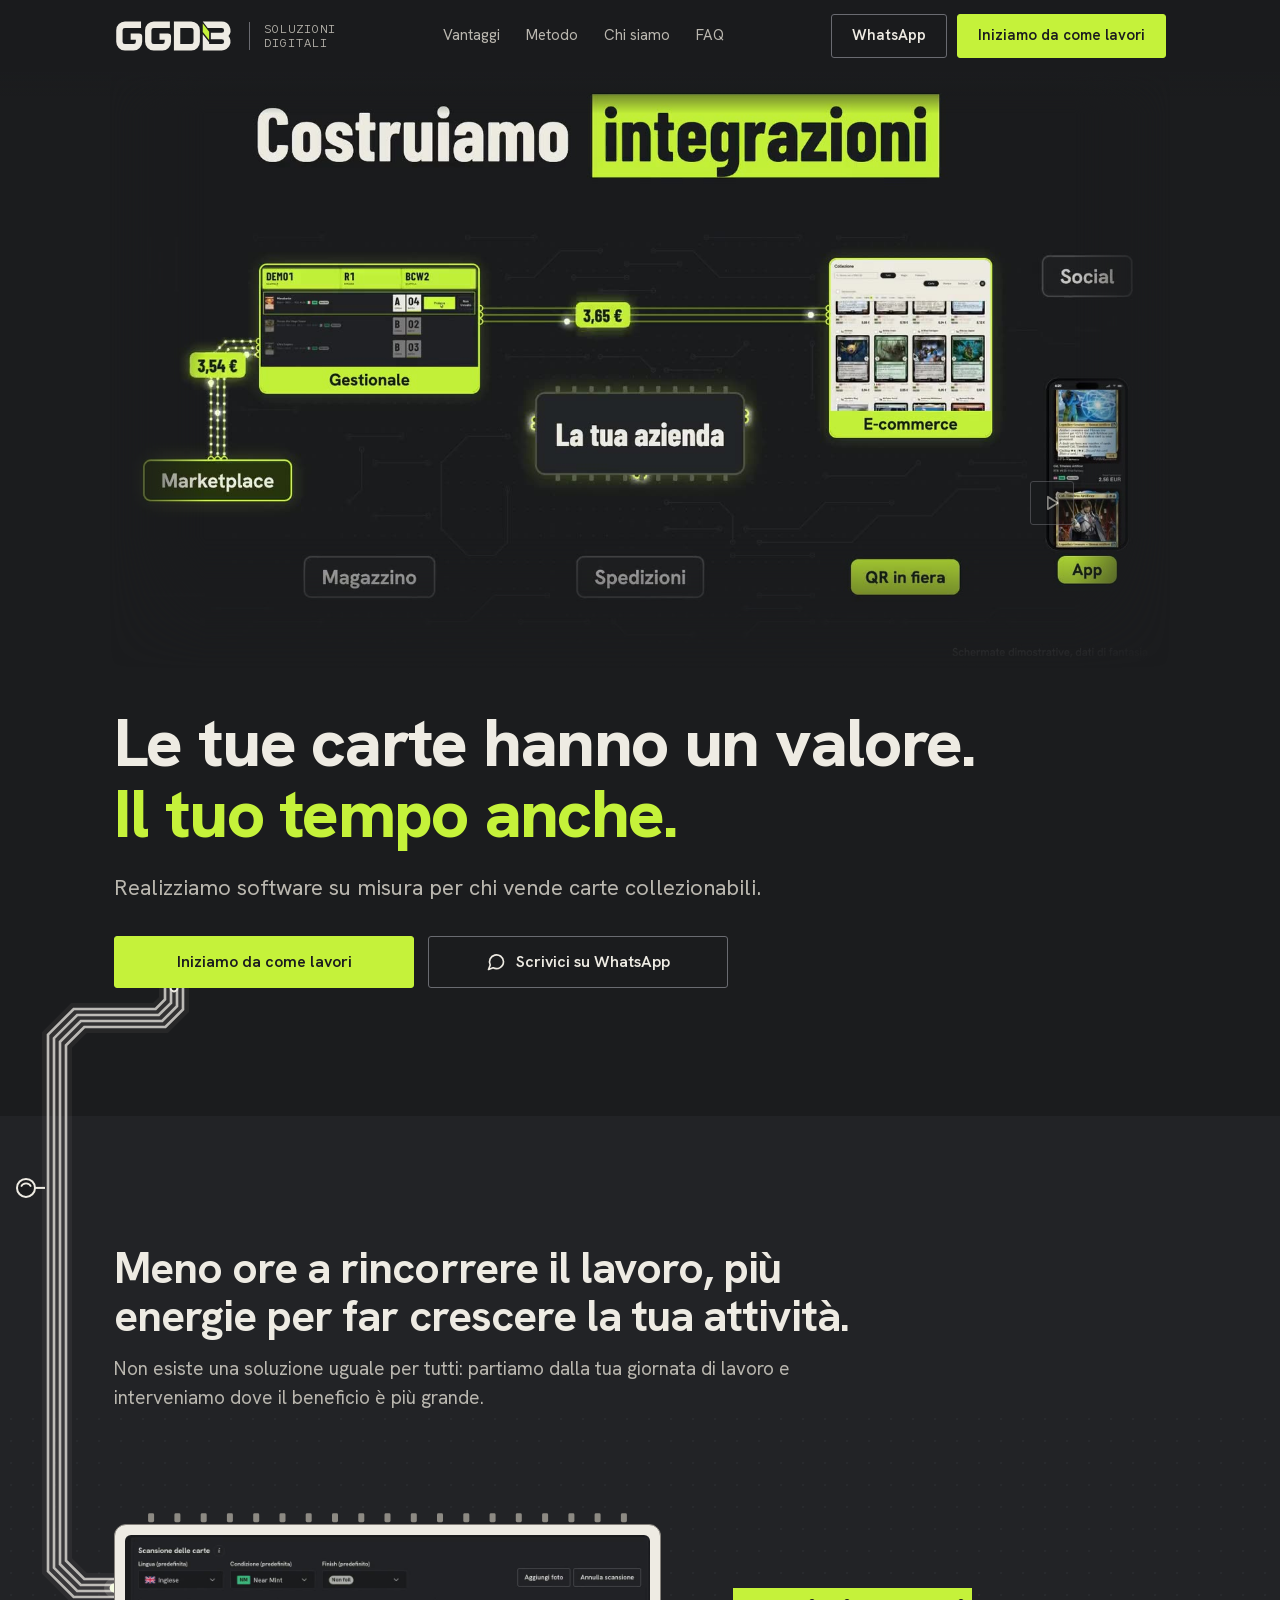
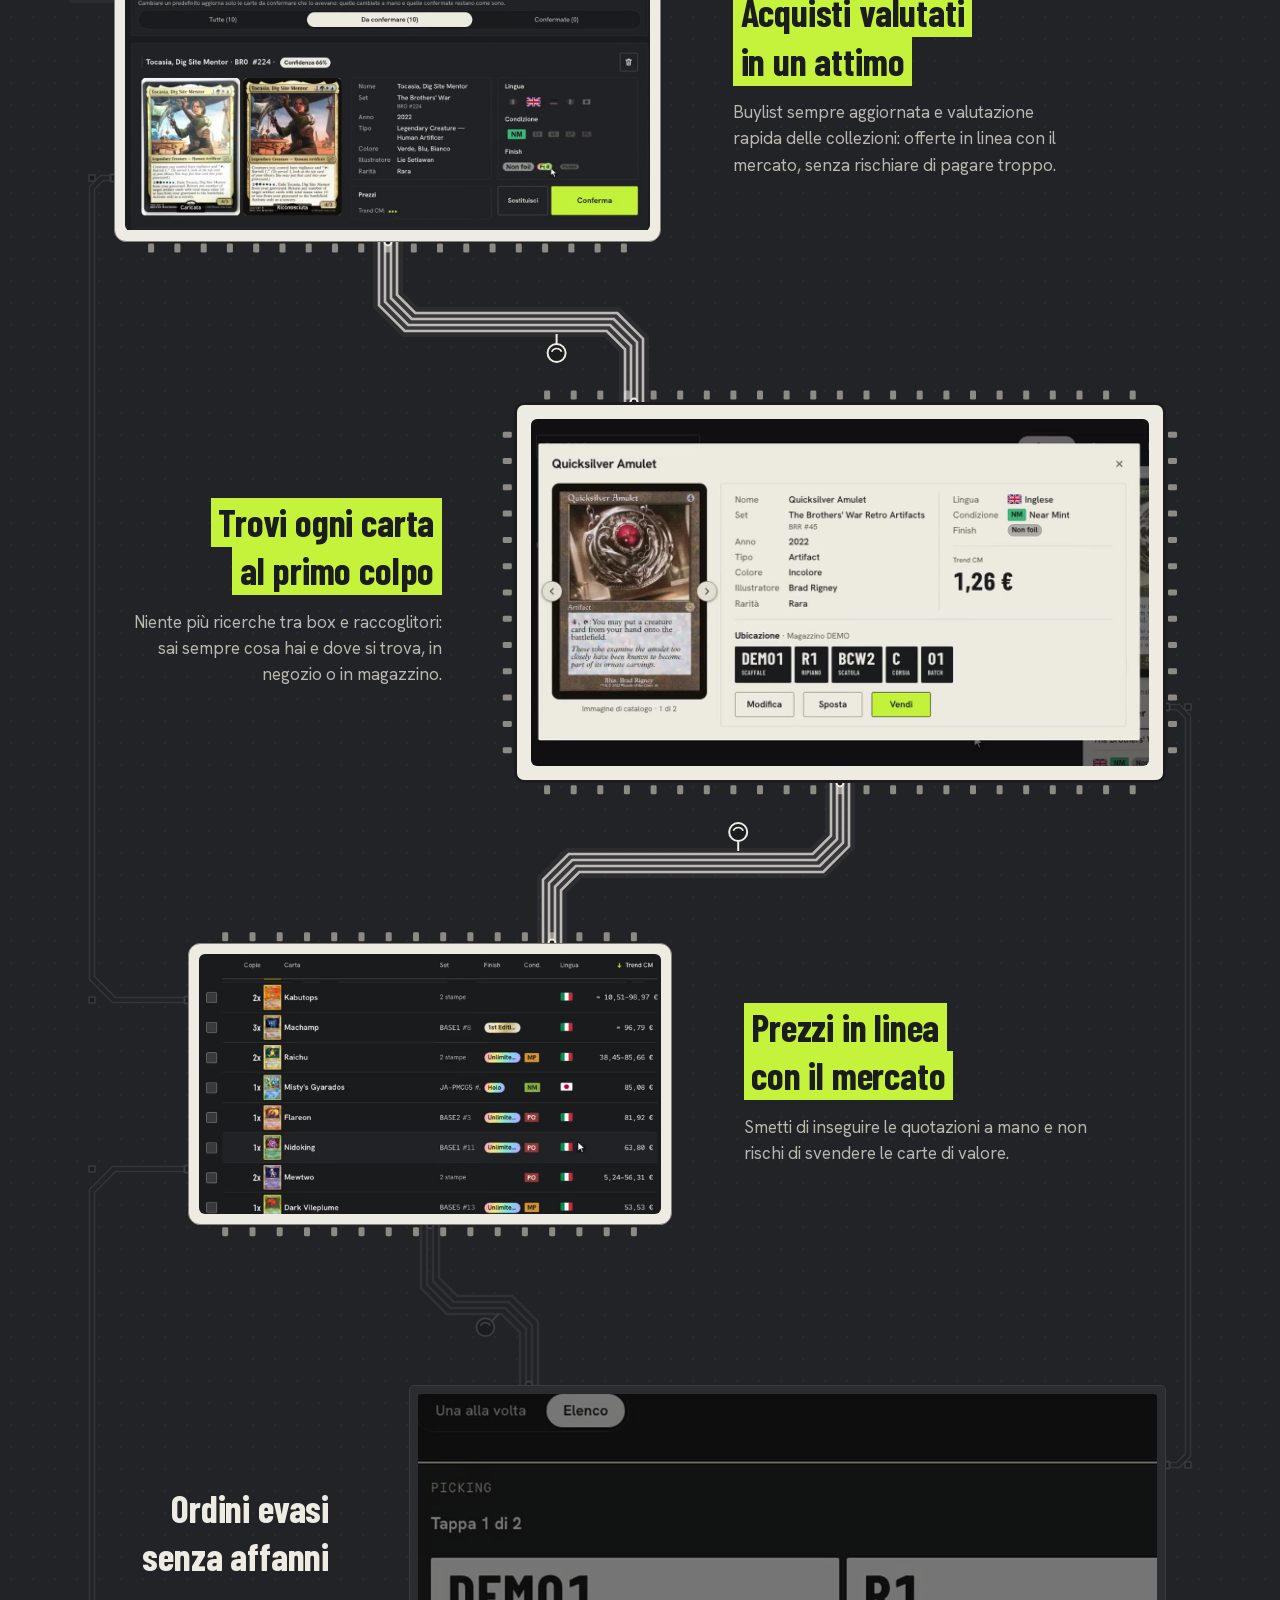
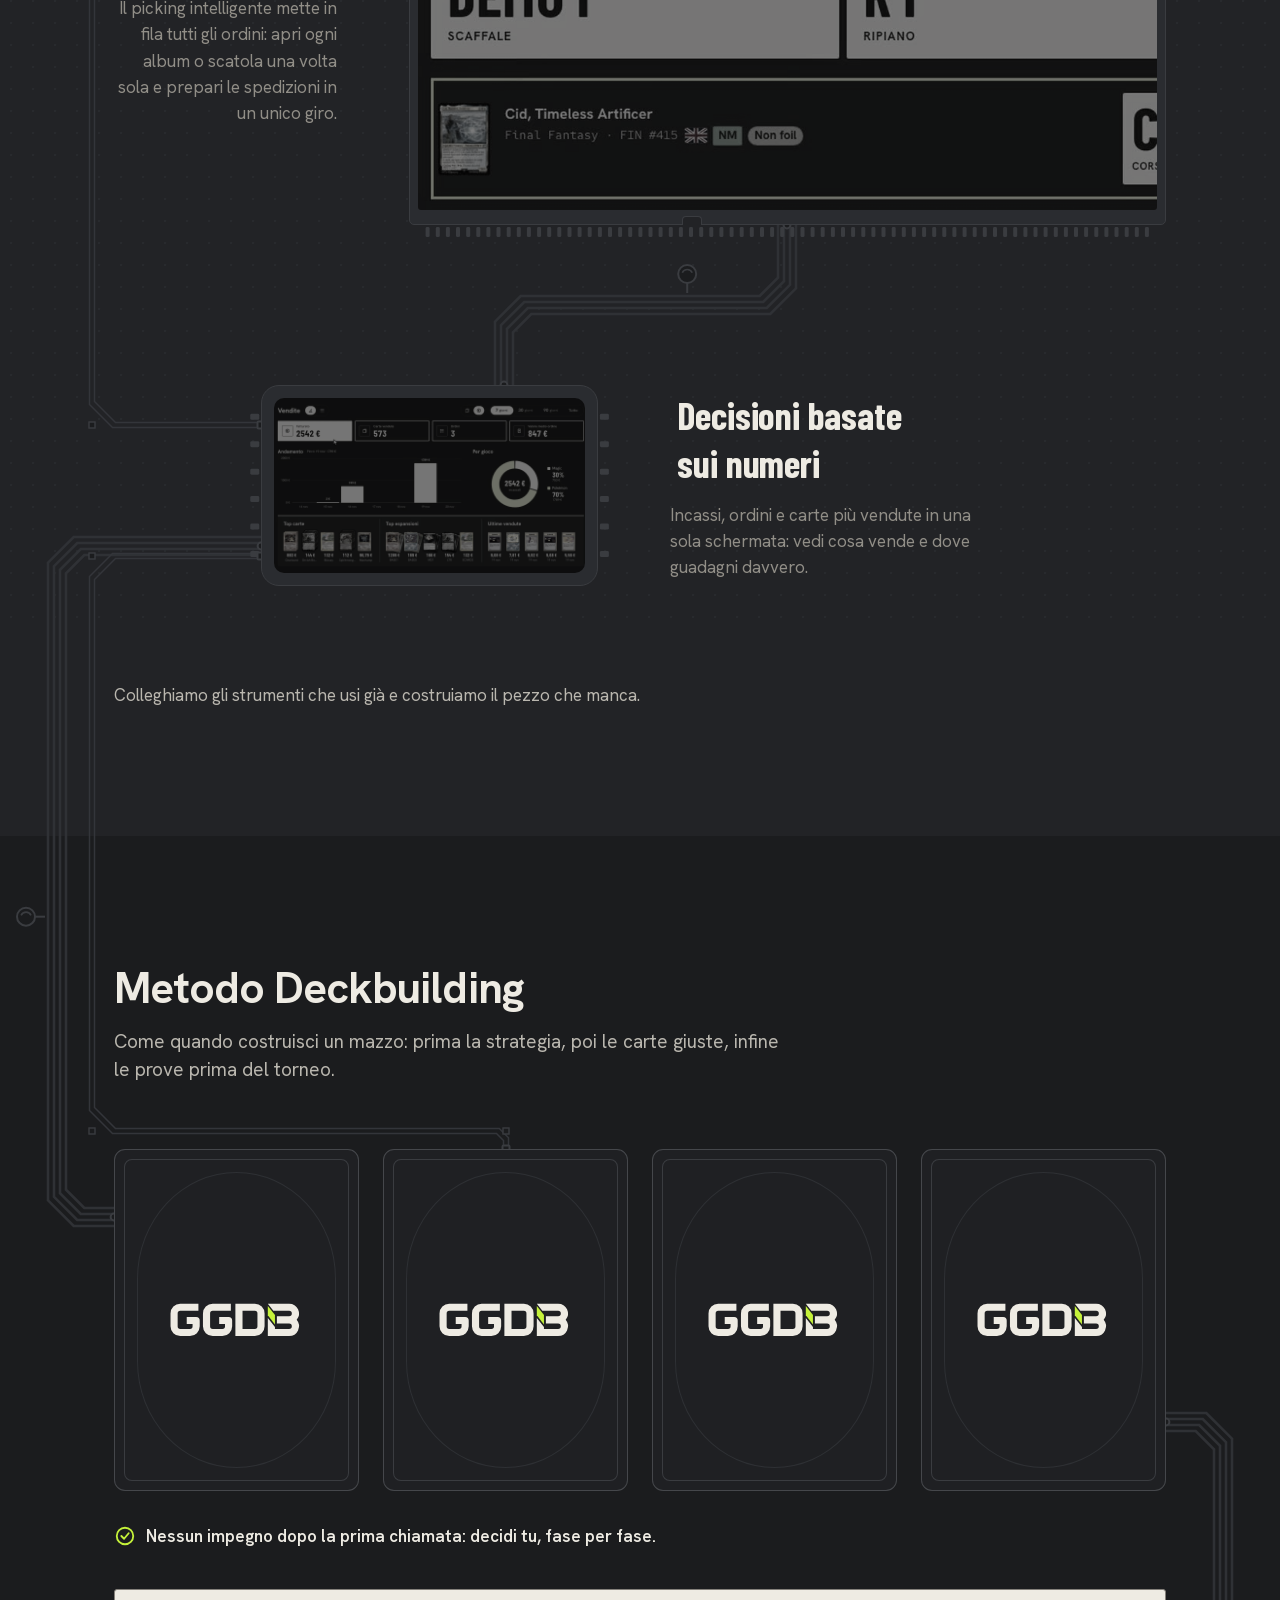
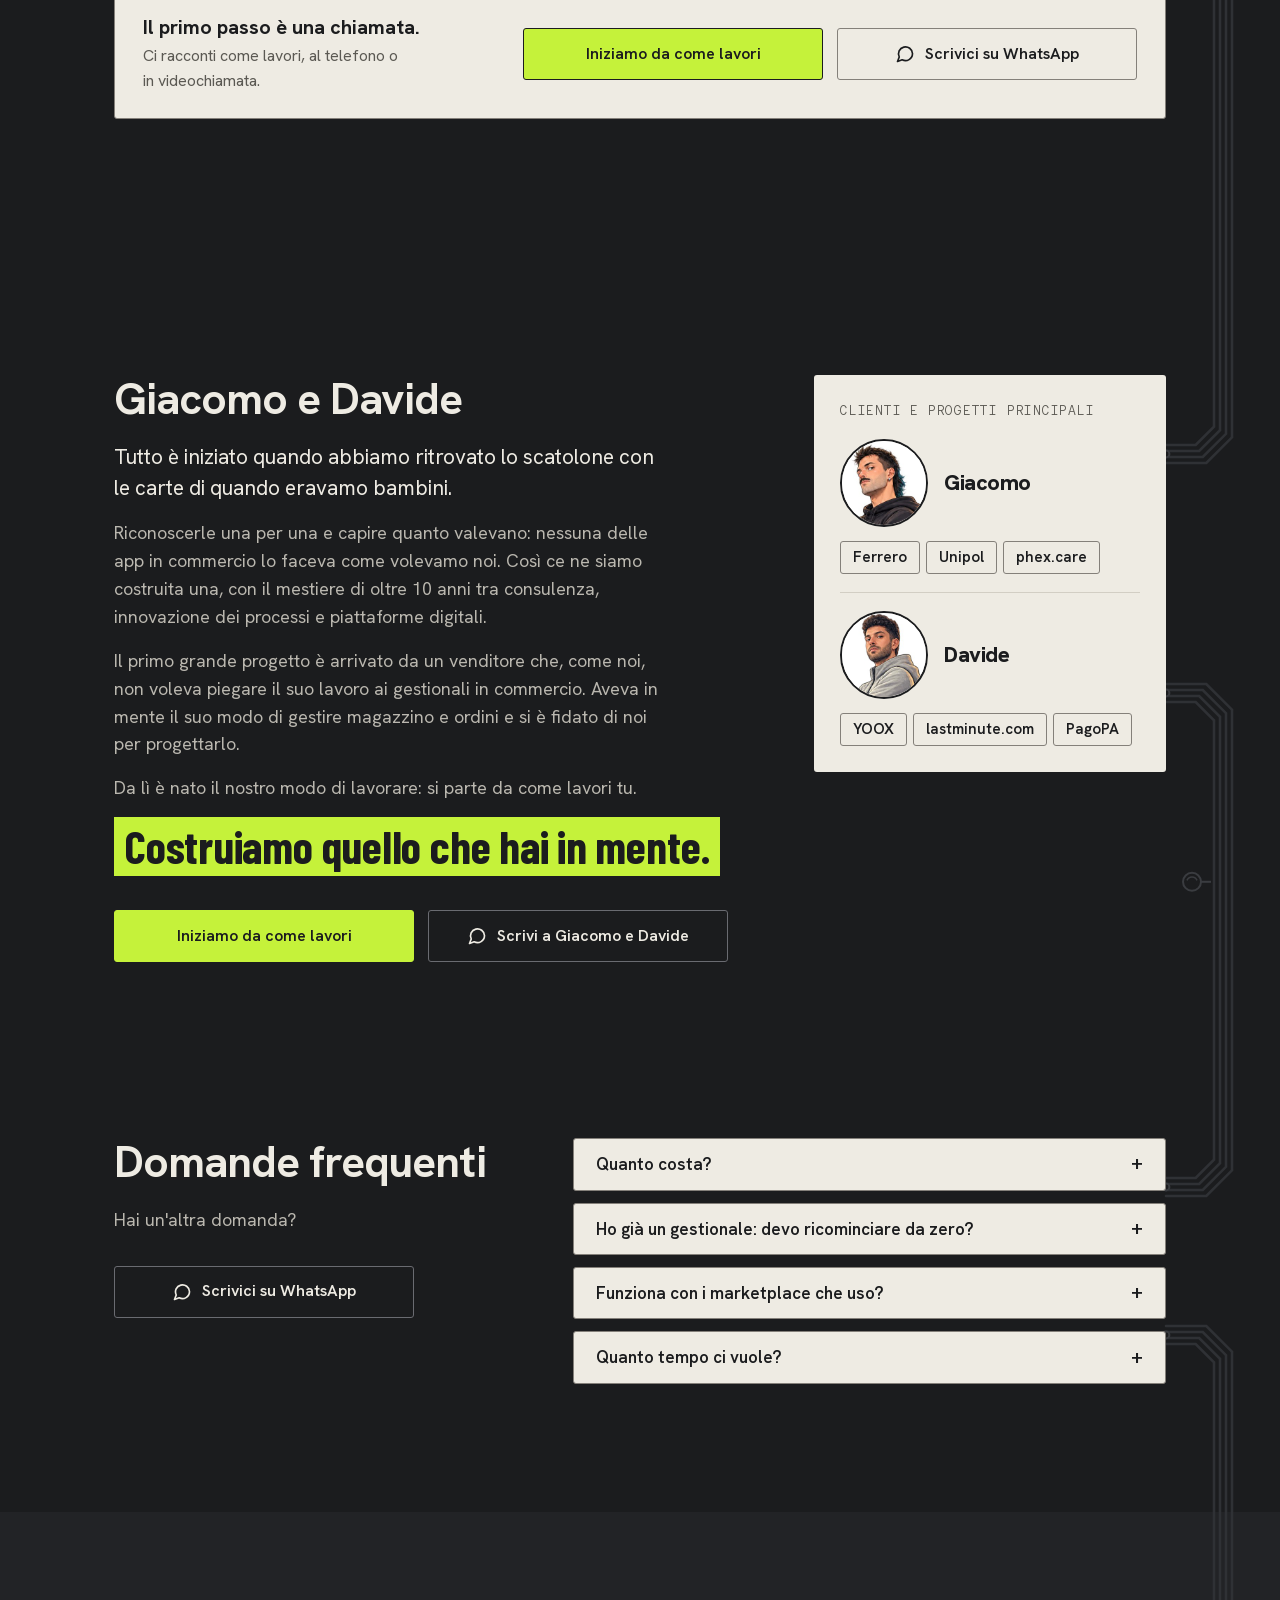
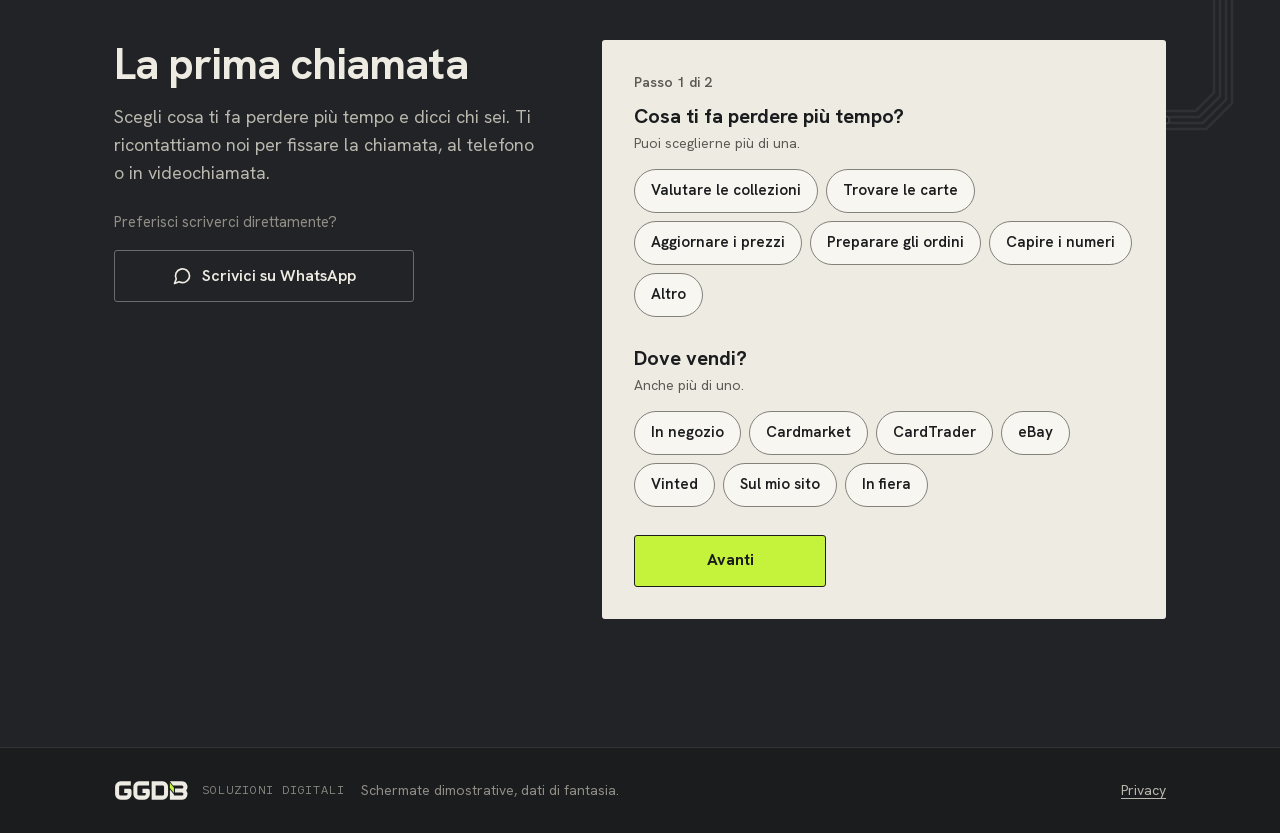
==== commit d2cd61dd: "Landing: clip nuove di Prezzi e Numeri - Prezzi: la Collezione ordinata per Trend CM, l'elenco di ca" ====
--- a/index.html
+++ b/index.html
@@ -106,7 +106,7 @@
 </article>
 
 <article class="comp comp-c" data-shape="wide">
-<div class="pkg"><div class="pkg-media"><video src="media/prezzi.mp4" poster="media/prezzi.jpg" width="960" height="540" muted loop playsinline preload="none" aria-hidden="true"></video></div></div>
+<div class="pkg"><div class="pkg-media"><video src="media/prezzi.mp4" poster="media/prezzi.jpg" width="1280" height="720" muted loop playsinline preload="none" aria-hidden="true"></video></div></div>
 <div class="comp-text">
 <h3 class="comp-title"><span>Prezzi in linea con il mercato</span></h3>
 <p class="comp-note">Smetti di inseguire le quotazioni a mano e non rischi di svendere le carte di valore.</p>
@@ -122,7 +122,7 @@
 </article>
 
 <article class="comp comp-e" data-shape="small">
-<div class="pkg"><div class="pkg-media"><video src="media/numeri.mp4" poster="media/numeri.jpg" width="960" height="540" muted loop playsinline preload="none" aria-hidden="true"></video></div></div>
+<div class="pkg"><div class="pkg-media"><video src="media/numeri.mp4" poster="media/numeri.jpg" width="1280" height="720" muted loop playsinline preload="none" aria-hidden="true"></video></div></div>
 <div class="comp-text">
 <h3 class="comp-title"><span>Decisioni basate sui numeri</span></h3>
 <p class="comp-note">Incassi, ordini e carte più vendute in una sola schermata: vedi cosa vende e dove guadagni davvero.</p>
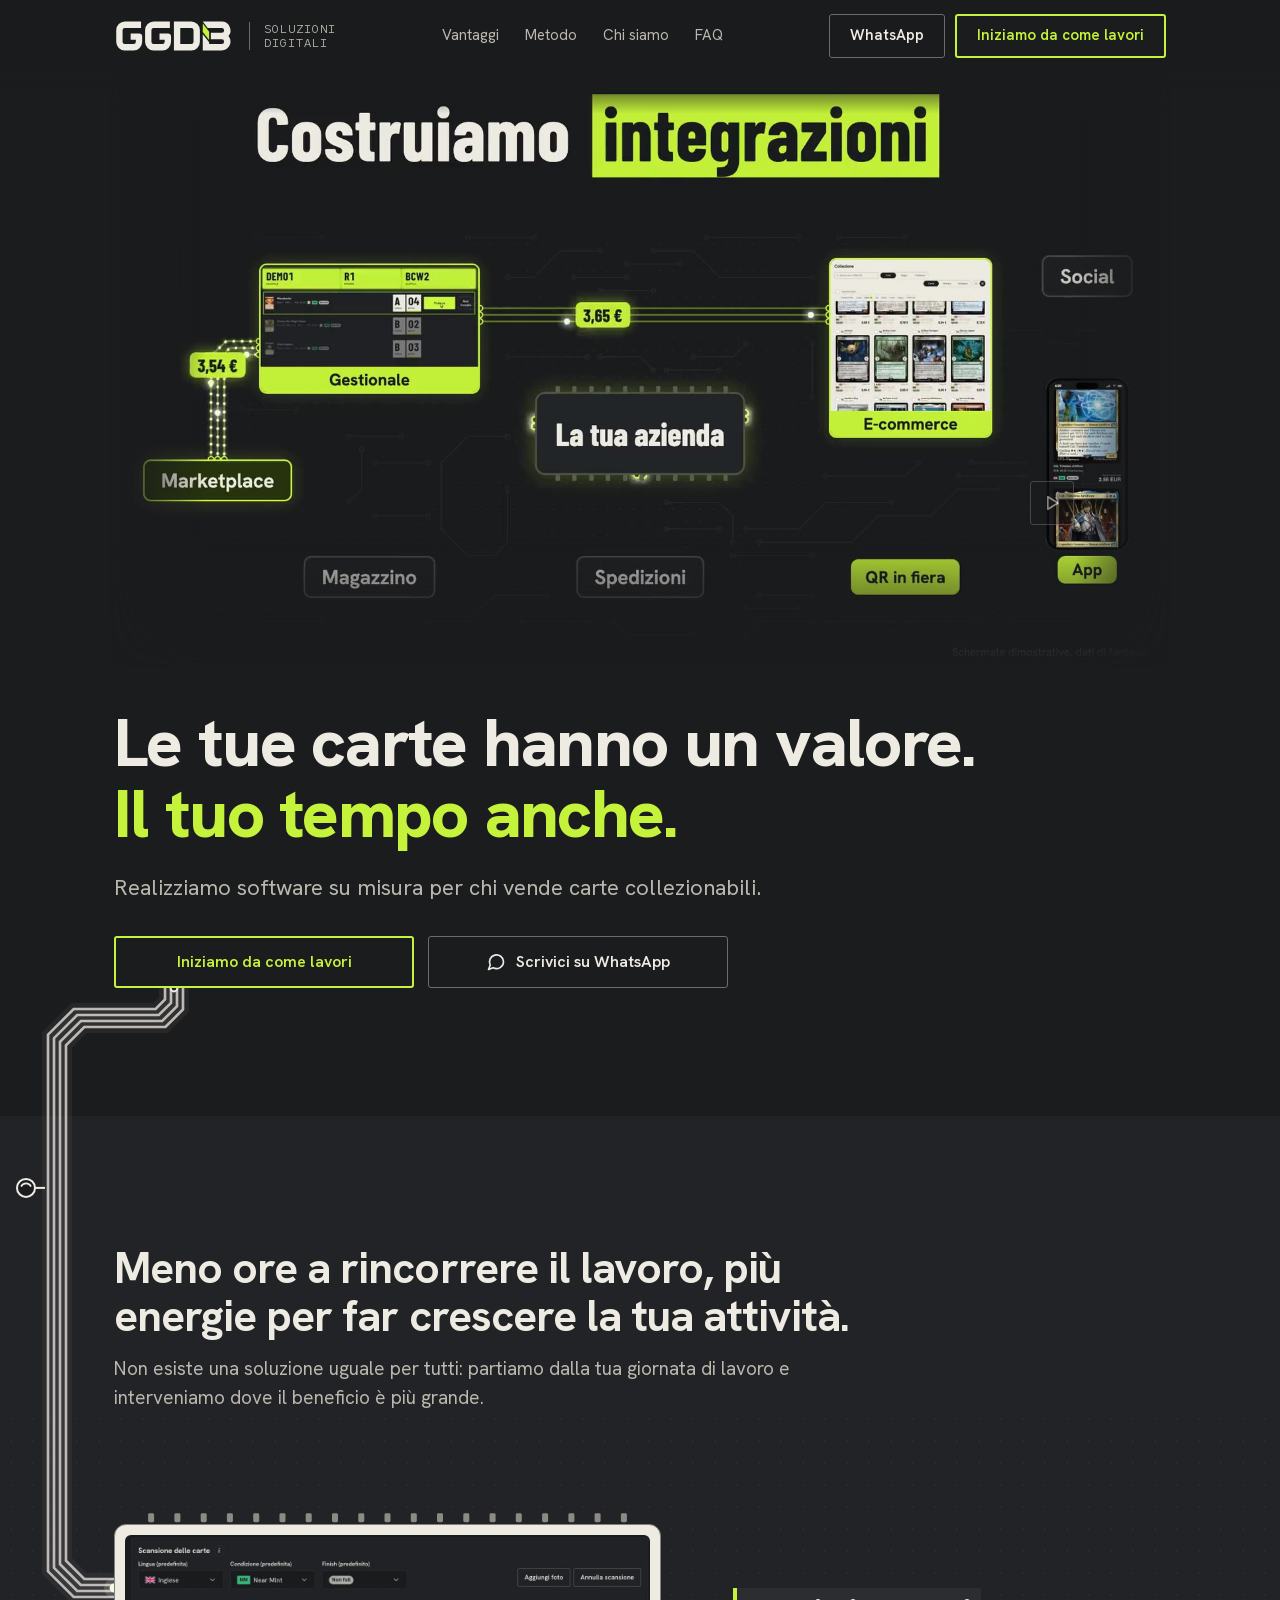
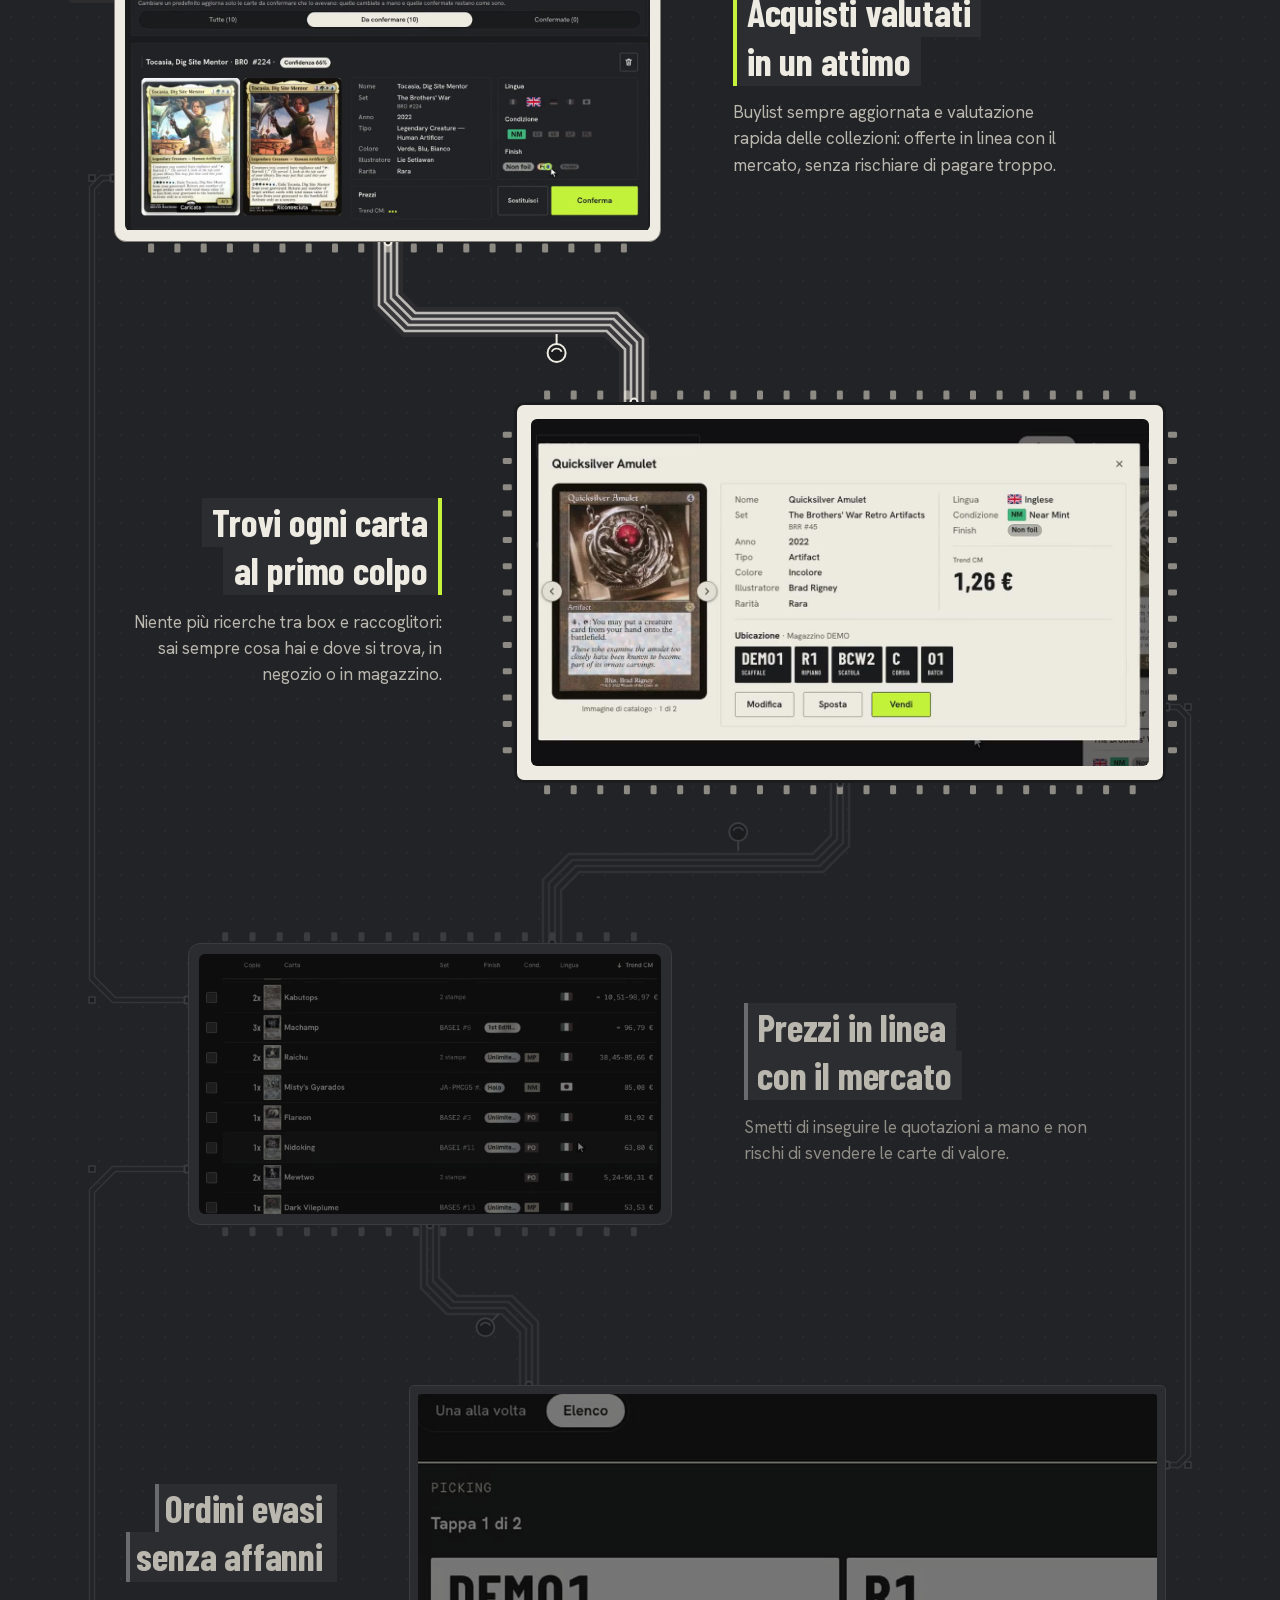
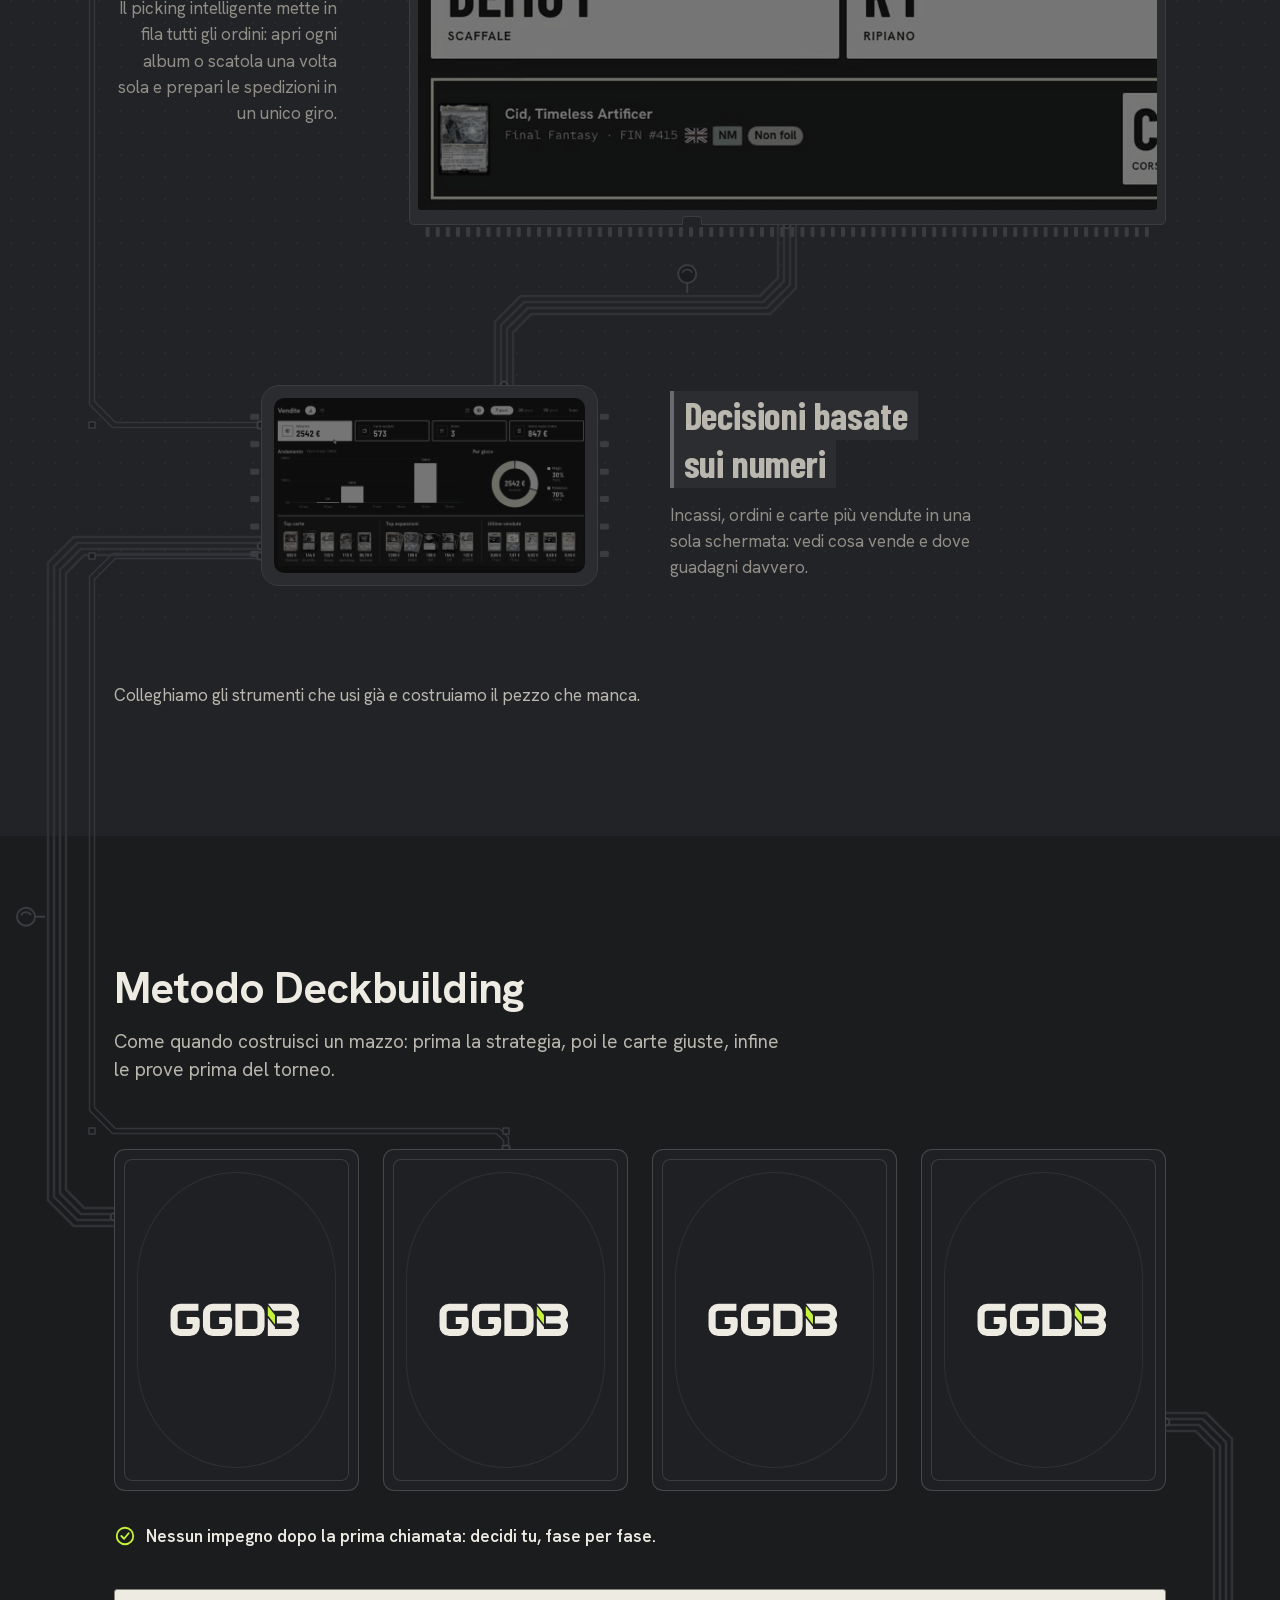
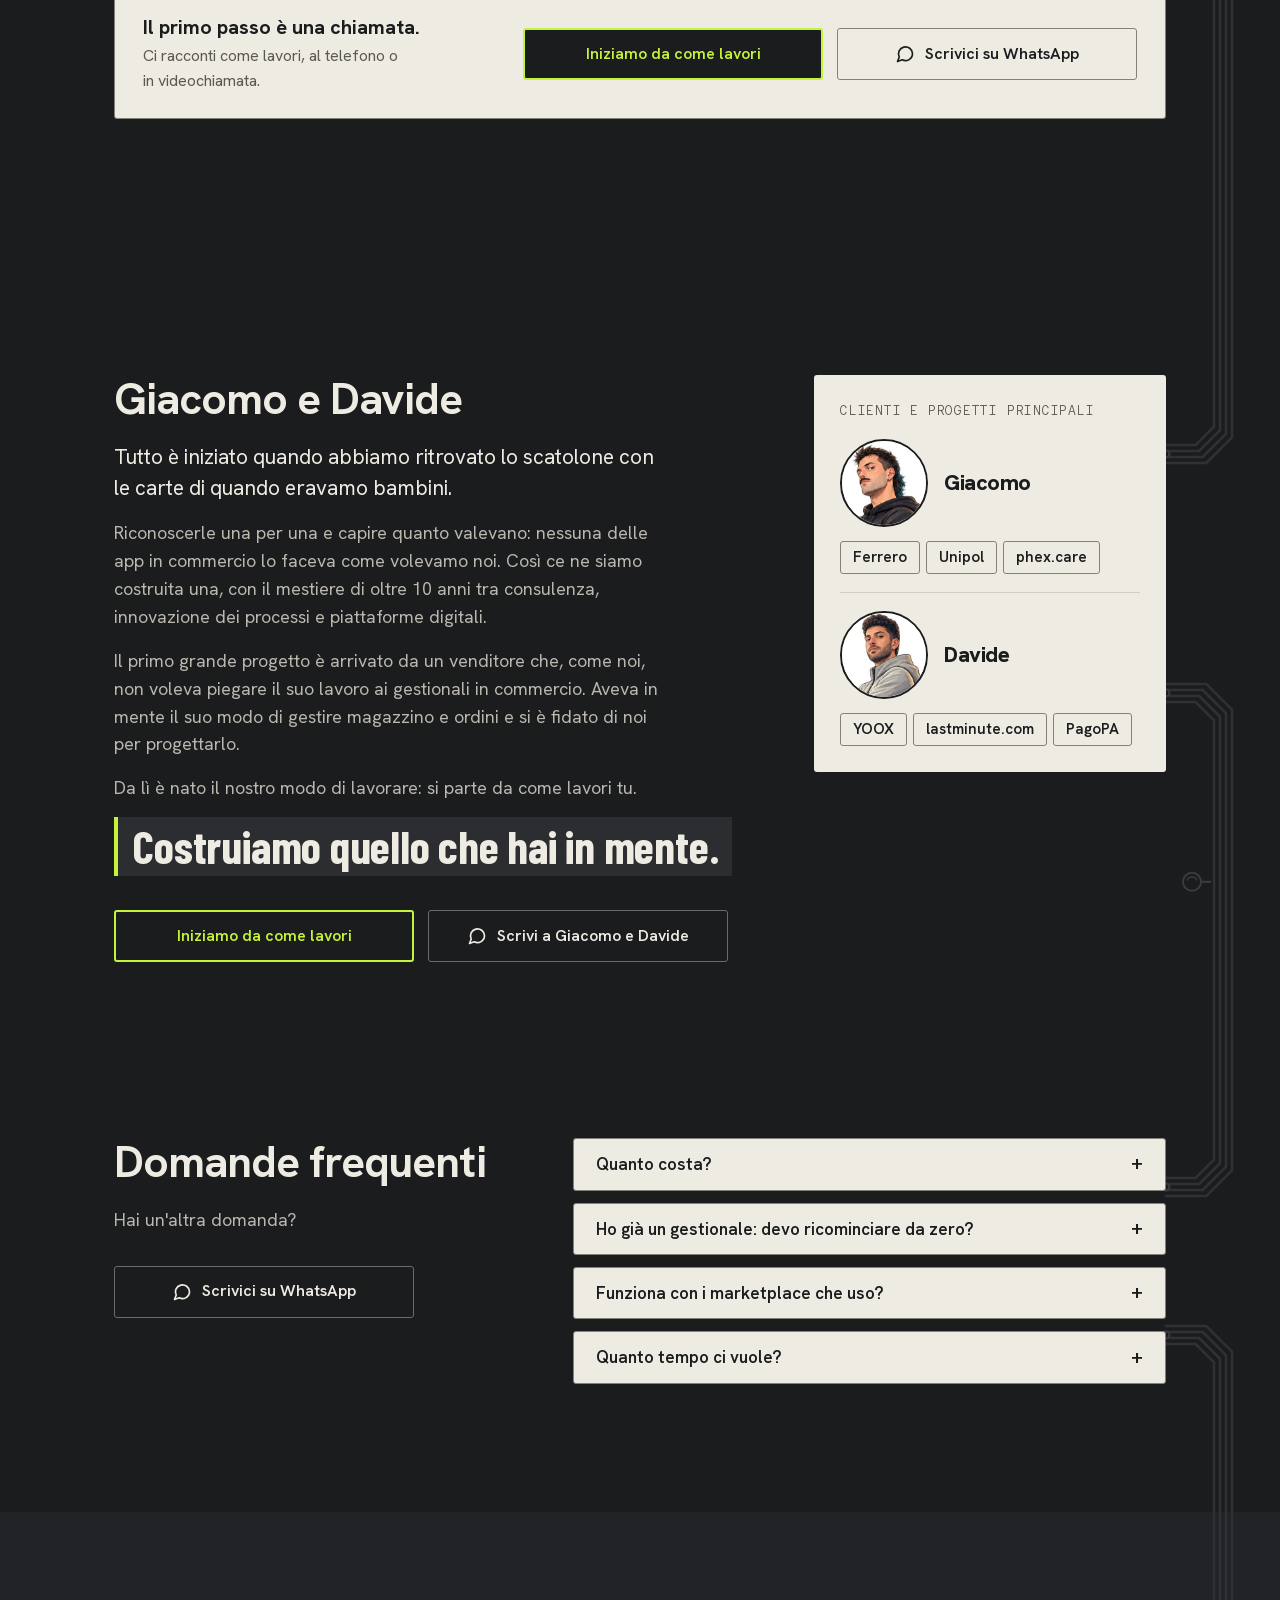
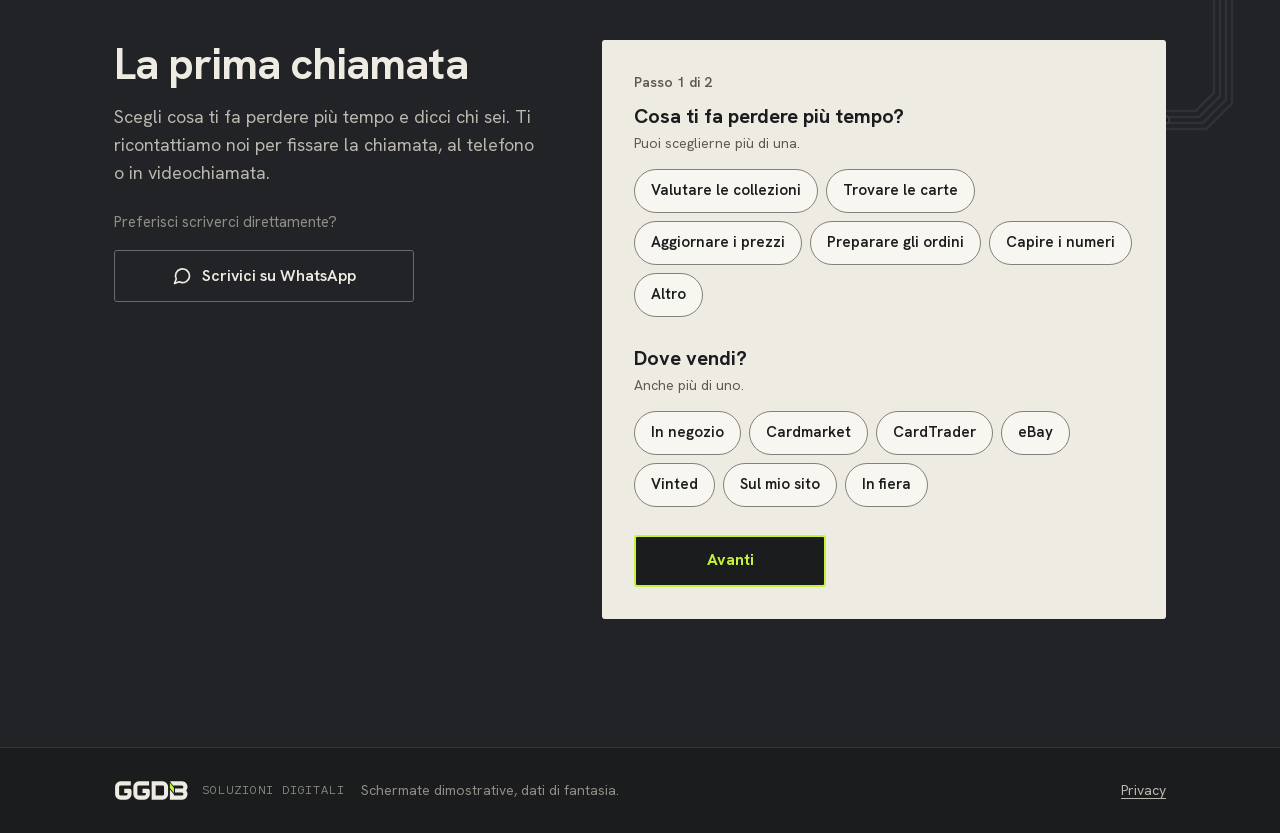
==== commit ac57dab1: "Landing: pulsanti d'azione con contorno elettrico, titoli e correzioni da critica - Pulsanti princip" ====
--- a/index.html
+++ b/index.html
@@ -505,8 +505,56 @@
       dock.classList.toggle('is-on', on);
       if (on) dock.removeAttribute('inert'); else dock.setAttribute('inert', '');
     };
-    new IntersectionObserver(function (en) { heroInVista = en[0].isIntersecting; aggiornaDock(); }).observe(heroBtn);
+    // la barra compare solo dopo aver superato i pulsanti dell'apertura, non prima di vederli
+    new IntersectionObserver(function (en) { heroInVista = en[0].isIntersecting || en[0].boundingClientRect.top > 0; aggiornaDock(); }).observe(heroBtn);
     new IntersectionObserver(function (en) { moduloInVista = en[0].isIntersecting; aggiornaDock(); }).observe(contatti);
+  }
+
+  // ---------- Pulsanti d'azione che si accendono (stile in styles.css, "Pulsanti d'azione")
+  // Una volta sola per pulsante, quando è ben dentro lo schermo; poi il contorno respira piano finché è visibile.
+  // Con "riduci movimento" restano accesi e fermi (lo stile base è già quello finale).
+  if (!fermo && 'IntersectionObserver' in window) {
+    var NSV = 'http://www.w3.org/2000/svg';
+    function el(tag, attrs, parent) { var e = document.createElementNS(NSV, tag); for (var k in attrs) e.setAttribute(k, attrs[k]); if (parent) parent.appendChild(e); return e; }
+    var azioni = document.querySelectorAll('.hero .btn-row .btn:not(.btn-ghost), .cta .btn:not(.btn-ghost), #chi-siamo .btn:not(.btn-ghost), form.sheet .next, form.sheet button[type="submit"]');
+    var accendi = new IntersectionObserver(function (entries) {
+      entries.forEach(function (en) {
+        if (!en.isIntersecting) return;
+        accendi.unobserve(en.target);
+        en.target.classList.remove('cta-off');
+        en.target.classList.add('cta-on');
+      });
+    }, {threshold: 0.9, rootMargin: '0px 0px -10% 0px'});
+    var visibili = new IntersectionObserver(function (entries) {
+      entries.forEach(function (en) { en.target.classList.toggle('cta-vis', en.isIntersecting); });
+    });
+    function adatta(b, svg) {
+      var w = b.offsetWidth, h = b.offsetHeight;
+      if (!w || !h) return;
+      svg.setAttribute('width', w); svg.setAttribute('height', h);
+      [].forEach.call(svg.querySelectorAll('rect'), function (r) {
+        r.setAttribute('x', 1); r.setAttribute('y', 1); r.setAttribute('width', w - 2); r.setAttribute('height', h - 2);
+      });
+      var piste = svg.querySelector('.t-piste');
+      if (piste) piste.setAttribute('transform', 'translate(0 ' + (h / 2) + ')');
+    }
+    [].forEach.call(azioni, function (b) {
+      var svg = el('svg', {'class': 'cta-trace', 'aria-hidden': 'true'});
+      // tre piste corte che arrivano da sinistra, solo se a sinistra c'è spazio
+      if (b.getBoundingClientRect().left > 60) {
+        var g = el('g', {'class': 't-piste'}, svg);
+        [-6, 0, 6].forEach(function (dy) {
+          el('path', {d: 'M -46 ' + (dy * 2.2) + ' L -22 ' + (dy * 2.2) + ' L -8 ' + dy + ' L 0 ' + dy, pathLength: 100, 'class': 't-stub'}, g);
+        });
+      }
+      ['t-ring', 't-calm'].forEach(function (c) { el('rect', {rx: 2, pathLength: 100, 'class': c}, svg); });
+      b.appendChild(svg);
+      b.classList.add('cta-p', 'cta-off');
+      adatta(b, svg);
+      if ('ResizeObserver' in window) new ResizeObserver(function () { adatta(b, svg); }).observe(b);
+      accendi.observe(b);
+      visibili.observe(b);
+    });
   }
 
   // ---------- Modulo in due passi
--- a/styles.css
+++ b/styles.css
@@ -45,6 +45,8 @@
 }
 ::selection{background:var(--accent);color:var(--accent-text)}
 :focus-visible{outline:2px solid var(--text);outline-offset:2px}
+/* sui fogli perla l'anello di focus è inchiostro, altrimenti sparisce */
+.sheet :focus-visible,.cta :focus-visible,details :focus-visible{outline-color:var(--sheet-ink)}
 a{color:inherit;text-underline-offset:3px}
 a:hover{color:#fff}
 p{text-wrap:pretty}
@@ -74,15 +76,14 @@
 .logo .d{fill:var(--text)}
 .logo .m{fill:var(--accent)}
 
-/* Bottoni: lime pieno per l'azione principale, bordo sottile per il resto */
+/* Bottoni: l'azione principale ha corpo scuro e contorno lime (vedi "Pulsanti d'azione" in fondo), il resto bordo sottile */
 .btn{
   display:inline-flex;align-items:center;justify-content:center;gap:.625rem;
   min-height:var(--touch);padding:0 1.25rem;border-radius:var(--radius);
   font-weight:600;font-size:1rem;text-decoration:none;white-space:nowrap;cursor:pointer;
-  border:1px solid var(--accent);background:var(--accent);color:var(--accent-text);
+  border:1px solid var(--accent);
 }
 .btn{transition:transform .1s ease-out,background-color .15s ease,border-color .15s ease,color .15s ease}
-.btn:hover{background:var(--text);border-color:var(--text);color:var(--accent-text)}
 .btn:active,form.sheet button[type=submit]:active,.reel-btn:active,.opt-btn:active span,summary:active{transform:scale(.97)}
 form.sheet button[type=submit],.reel-btn,.opt-btn span{transition:transform .1s ease-out,background-color .15s ease,border-color .15s ease,color .15s ease}
 .btn-ghost{background:transparent;color:var(--text);border-color:var(--edge)}
@@ -159,7 +160,7 @@
 .pkg-media video,.pkg-media img{display:block;width:100%;height:100%;object-fit:cover}
 .comp-text{display:flex;flex-direction:column;gap:.875rem;max-width:26rem}
 .comp-title{margin:0;font-family:var(--cond);font-weight:700;font-size:clamp(1.75rem,3vw,2.375rem);line-height:1.28;letter-spacing:-.005em}
-.comp-title span{display:inline;padding:.02em .2em .06em;background:var(--accent);color:var(--accent-text);
+.comp-title span{display:inline;padding:.02em .28em .06em .36em;background:var(--raised);color:var(--text);box-shadow:inset 4px 0 0 var(--accent);
   -webkit-box-decoration-break:clone;box-decoration-break:clone}
 .comp-note{margin:0;color:var(--muted);font-size:1.0625rem;line-height:1.55}
 .comp-b .comp-text,.comp-d .comp-text{align-self:flex-end}
@@ -183,6 +184,8 @@
   .comp-e .pkg{width:32%;margin-left:14%}
   .comp-text{flex:0 1 22rem}
   .comp-b .comp-text,.comp-d .comp-text{align-self:auto;text-align:right;align-items:flex-end}
+  .comp-b .comp-title span,.comp-d .comp-title span{padding:.02em .36em .06em .28em;box-shadow:inset -4px 0 0 var(--accent)}
+  .js-circuit .comp-b:not(.is-lit) .comp-title span,.js-circuit .comp-d:not(.is-lit) .comp-title span{box-shadow:inset -4px 0 0 var(--edge)}
 }
 .more{margin:3rem 0 0;color:var(--muted)}
 
@@ -255,8 +258,6 @@
  */
 .cta,.cta.on-surface{background:var(--sheet-bg);color:var(--sheet-ink);border-color:var(--sheet-edge);color-scheme:light}
 .cta-txt .s{color:var(--sheet-muted)}
-.cta .btn{border-color:var(--sheet-ink)}
-.cta .btn:hover{background:var(--sheet-ink);border-color:var(--sheet-ink);color:var(--sheet-bg)}
 .cta .btn-ghost{background:transparent;color:var(--sheet-ink);border-color:var(--sheet-edge)}
 .cta .btn-ghost:hover{background:transparent;color:var(--sheet-ink);border-color:var(--sheet-ink)}
 details{background:var(--sheet-bg);border-color:var(--sheet-edge);color:var(--sheet-ink)}
@@ -303,14 +304,13 @@
 .consent label{font-size:.875rem;color:var(--sheet-muted)}
 .consent a{color:var(--sheet-ink)}
 form.sheet button[type=submit]{
-  background:var(--accent);color:var(--accent-text);border:1px solid var(--sheet-ink);border-radius:var(--radius);
+  border-radius:var(--radius);
   min-height:3.25rem;padding:0 1.25rem;font-weight:700;font-size:1rem;cursor:pointer;
 }
-form.sheet button[type=submit]:hover{background:var(--sheet-ink);color:var(--sheet-bg)}
 form.sheet button[disabled]{opacity:.6;cursor:default}
 #form-fallito{border:1px solid var(--sheet-danger);border-radius:var(--radius);padding:1.125rem 1.25rem;background:var(--sheet-field);display:flex;flex-direction:column;gap:.75rem}
 #form-fallito p{margin:0;color:var(--sheet-ink);font-size:1rem}
-#form-fallito a{border:1px solid var(--sheet-ink);background:var(--accent);color:var(--accent-text);border-radius:var(--radius);min-height:3.25rem;padding:0 1.25rem;font-weight:600;display:inline-flex;align-items:center;justify-content:center;text-decoration:none}
+#form-fallito a{border-radius:var(--radius);min-height:3.25rem;padding:0 1.25rem;font-weight:600;display:inline-flex;align-items:center;justify-content:center;text-decoration:none}
 
 /* Footer */
 footer{border-top:1px solid var(--border)}
@@ -329,6 +329,9 @@
     transform:translateY(110%);transition:transform .32s cubic-bezier(.16,1,.3,1);
   }
   .dock.is-on{transform:none}
+  /* quando c'è la barra in basso, il pulsante in alto non si ripete */
+  .nav-cta{transition:opacity .2s ease}
+  body:has(.dock.is-on) .nav-cta{opacity:0;visibility:hidden}
   .dock .btn{flex:1 1 auto;min-height:3.25rem}
   .dock .dock-wa{flex:0 0 3.25rem;padding:0}
   footer{padding-bottom:calc(5rem + env(safe-area-inset-bottom))}
@@ -470,7 +473,7 @@
 .step:focus{outline:none}
 .step-n{margin:0;font-size:.875rem;font-weight:600;color:var(--sheet-muted)}
 .step1 .step-n{margin-bottom:-1.125rem}
-.step-head{display:flex;align-items:baseline;justify-content:space-between;gap:1rem;margin:-.75rem 0 -1.5rem}
+.step-head{display:flex;align-items:baseline;justify-content:space-between;gap:1rem;margin:-.75rem 0 -1.25rem}
 .step-head .back{min-height:0;padding:.75rem .25rem}
 .step-title{font-size:1.25rem;line-height:1.3;font-weight:700;color:var(--sheet-ink)}
 .recap{margin:0;font-size:.9375rem;color:var(--sheet-muted)}
@@ -478,8 +481,7 @@
 .step2 .step-title{margin:0 0 -.75rem}
 .back{min-height:var(--touch);padding:0 .25rem;border:0;background:none;color:var(--sheet-ink);font-weight:600;font-size:.9375rem;text-decoration:underline;text-underline-offset:3px;cursor:pointer}
 .back:hover{text-decoration-thickness:2px}
-form.sheet .next{align-self:flex-start;min-width:12rem;min-height:3.25rem;padding:0 1.5rem;border:1px solid var(--sheet-ink);border-radius:var(--radius);background:var(--accent);color:var(--accent-text);font-weight:700;font-size:1rem;cursor:pointer;transition:transform .1s ease-out,background-color .15s ease,color .15s ease}
-form.sheet .next:hover{background:var(--sheet-ink);color:var(--sheet-bg)}
+form.sheet .next{align-self:flex-start;min-width:12rem;min-height:3.25rem;padding:0 1.5rem;border-radius:var(--radius);font-weight:700;font-size:1rem;cursor:pointer}
 form.sheet .next:active{transform:scale(.97)}
 /* senza JavaScript: tutto visibile, niente Avanti né Modifica */
 form.guided:not(.js-guided) .next,form.guided:not(.js-guided) .back,form.guided:not(.js-guided) .step-n,form.guided:not(.js-guided) .recap{display:none}
@@ -496,8 +498,8 @@
 /* Chi siamo: una frase d'apertura più grande, il racconto, poi la frase che converte nella fascia lime */
 .split-txt .about-lead{color:var(--text);font-size:1.3125rem;line-height:1.45}
 .punch{margin:1rem 0 0;text-wrap:balance;font-family:var(--cond);font-weight:700;font-size:clamp(2rem,3.6vw,2.875rem);line-height:1.22;letter-spacing:-.005em;max-width:none}
-.split-txt .punch{color:var(--accent-text);font-size:clamp(2rem,3.6vw,2.875rem);line-height:1.22;max-width:none}
-.punch span{background:var(--accent);padding:.02em .22em .06em;-webkit-box-decoration-break:clone;box-decoration-break:clone}
+.split-txt .punch{color:var(--text);font-size:clamp(2rem,3.6vw,2.875rem);line-height:1.22;max-width:none}
+.punch span{background:var(--raised);padding:.02em .3em .06em .4em;box-shadow:inset 4px 0 0 var(--accent);-webkit-box-decoration-break:clone;box-decoration-break:clone}
 .split-act.btn-row{margin-top:1.25rem}
 .people .chips{margin-top:-.25rem}
 
@@ -574,8 +576,9 @@
 .pkg-media{transition:filter .8s ease}
 .js-circuit .comp:not(.is-lit) .pkg-media{filter:grayscale(.9) brightness(.5)}
 .js-circuit .comp:not(.is-lit) .pkg{background:#2a2c30;border-color:#3a3c40}
-.js-circuit .comp-title span{background:linear-gradient(var(--accent),var(--accent)) left/0% 100% no-repeat;color:var(--text);transition:background-size .5s cubic-bezier(.2,.7,.2,1),color .3s ease .15s}
-.js-circuit .comp.is-lit .comp-title span{background-size:100% 100%;color:var(--accent-text)}
+/* il filo si accende quando la corrente arriva al chip; la fascia resta grigia: il lime pieno è dei pulsanti */
+.js-circuit .comp-title span{transition:box-shadow .5s cubic-bezier(.2,.7,.2,1)}
+.js-circuit .comp:not(.is-lit) .comp-title span{box-shadow:inset 4px 0 0 var(--edge);color:var(--muted)}
 .js-circuit .comp:not(.is-lit) .comp-note{color:var(--faint)}
 .comp-d .pkg::after{transition:background-color .45s ease}
 .js-circuit .comp-d:not(.is-lit) .pkg::after{background:var(--surface);border-color:#3a3c40}
@@ -593,3 +596,36 @@
   .dock{transition:none}
   .people,form.sheet,.pkg,.pkg-media,.comp-title span,details,.b-pin{transition:none !important}
 }
+
+/*
+ * Pulsanti d'azione, tutti uguali ovunque (barra, sezioni, modulo, barra in basso): corpo scuro, testo e contorno lime.
+ * Il lime pieno arriva solo al passaggio del mouse e alla pressione: il circuito si chiude. Su fondo perla il corpo scuro
+ * è il pulsante più forte della scheda; il contorno lime poggia sul corpo, non sulla perla.
+ * Le due reazioni (passaggio, pressione) sono una regola sola: non esistono casi particolari.
+ */
+.btn:not(.btn-ghost),form.sheet .next,form.sheet button[type=submit],#form-fallito a{
+  position:relative;border:2px solid var(--accent);background:var(--bg);color:var(--accent);
+  transition:background-color .16s ease,color .16s ease,border-color .16s ease,transform .1s ease-out}
+.btn:not(.btn-ghost):hover,form.sheet .next:hover,form.sheet button[type=submit]:hover,#form-fallito a:hover{background:var(--accent);color:var(--accent-text)}
+.cta .btn:not(.btn-ghost):hover,form.sheet .next:hover,form.sheet button[type=submit]:hover,#form-fallito a:hover{border-color:var(--sheet-ink)}
+form.sheet button[disabled]:hover{background:var(--bg);color:var(--accent)}
+
+/*
+ * Accensione (circuit.js non c'entra: lo fa lo script in fondo alla pagina). Arrivano tre piste da sinistra, la corrente
+ * disegna il contorno e il pulsante resta acceso, con un respiro lentissimo del contorno finché è sullo schermo.
+ * Usa un'animazione e non una transizione, così non tocca la reazione al mouse. Una volta sola per pulsante.
+ */
+.cta-p.cta-off{border-color:rgba(197,242,58,.2);color:var(--muted)}
+.cta-p.cta-on{animation:cta-accendi 1.2s ease backwards}
+@keyframes cta-accendi{0%,56%{border-color:rgba(197,242,58,.2);color:var(--muted)}100%{border-color:var(--accent);color:var(--accent)}}
+.cta-trace{position:absolute;left:-2px;top:-2px;overflow:visible;pointer-events:none;fill:none;stroke:var(--accent);stroke-width:2;stroke-linecap:round}
+.cta-trace .t-stub,.cta-trace .t-ring{stroke-dasharray:100;stroke-dashoffset:100}
+.cta-on .cta-trace .t-stub{transition:stroke-dashoffset .32s cubic-bezier(.4,0,.2,1);stroke-dashoffset:0}
+.cta-on .cta-trace .t-ring{transition:stroke-dashoffset .5s cubic-bezier(.4,0,.2,1) .26s,opacity .3s ease 1s;stroke-dashoffset:0;opacity:0}
+.cta-on .cta-trace .t-stub{transition:stroke-dashoffset .32s cubic-bezier(.4,0,.2,1),opacity .5s ease 1.2s;opacity:0}
+.cta-trace .t-calm{stroke:#fbffe8;stroke-width:2;opacity:0}
+/* dopo l'accensione la corrente "respira": ogni 6 s il contorno si schiarisce appena e torna com'è. Niente si sposta. */
+.cta-on.cta-vis .cta-trace .t-calm{animation:cta-respiro 6s ease-in-out 1.6s infinite}
+.cta-p:hover .cta-trace .t-calm{animation:none;opacity:0}
+@keyframes cta-respiro{0%,100%{opacity:0}50%{opacity:.34}}
+@media (prefers-reduced-motion:reduce){.cta-trace{display:none}.cta-p.cta-on,.cta-p.cta-off{animation:none;border-color:var(--accent);color:var(--accent)}}
